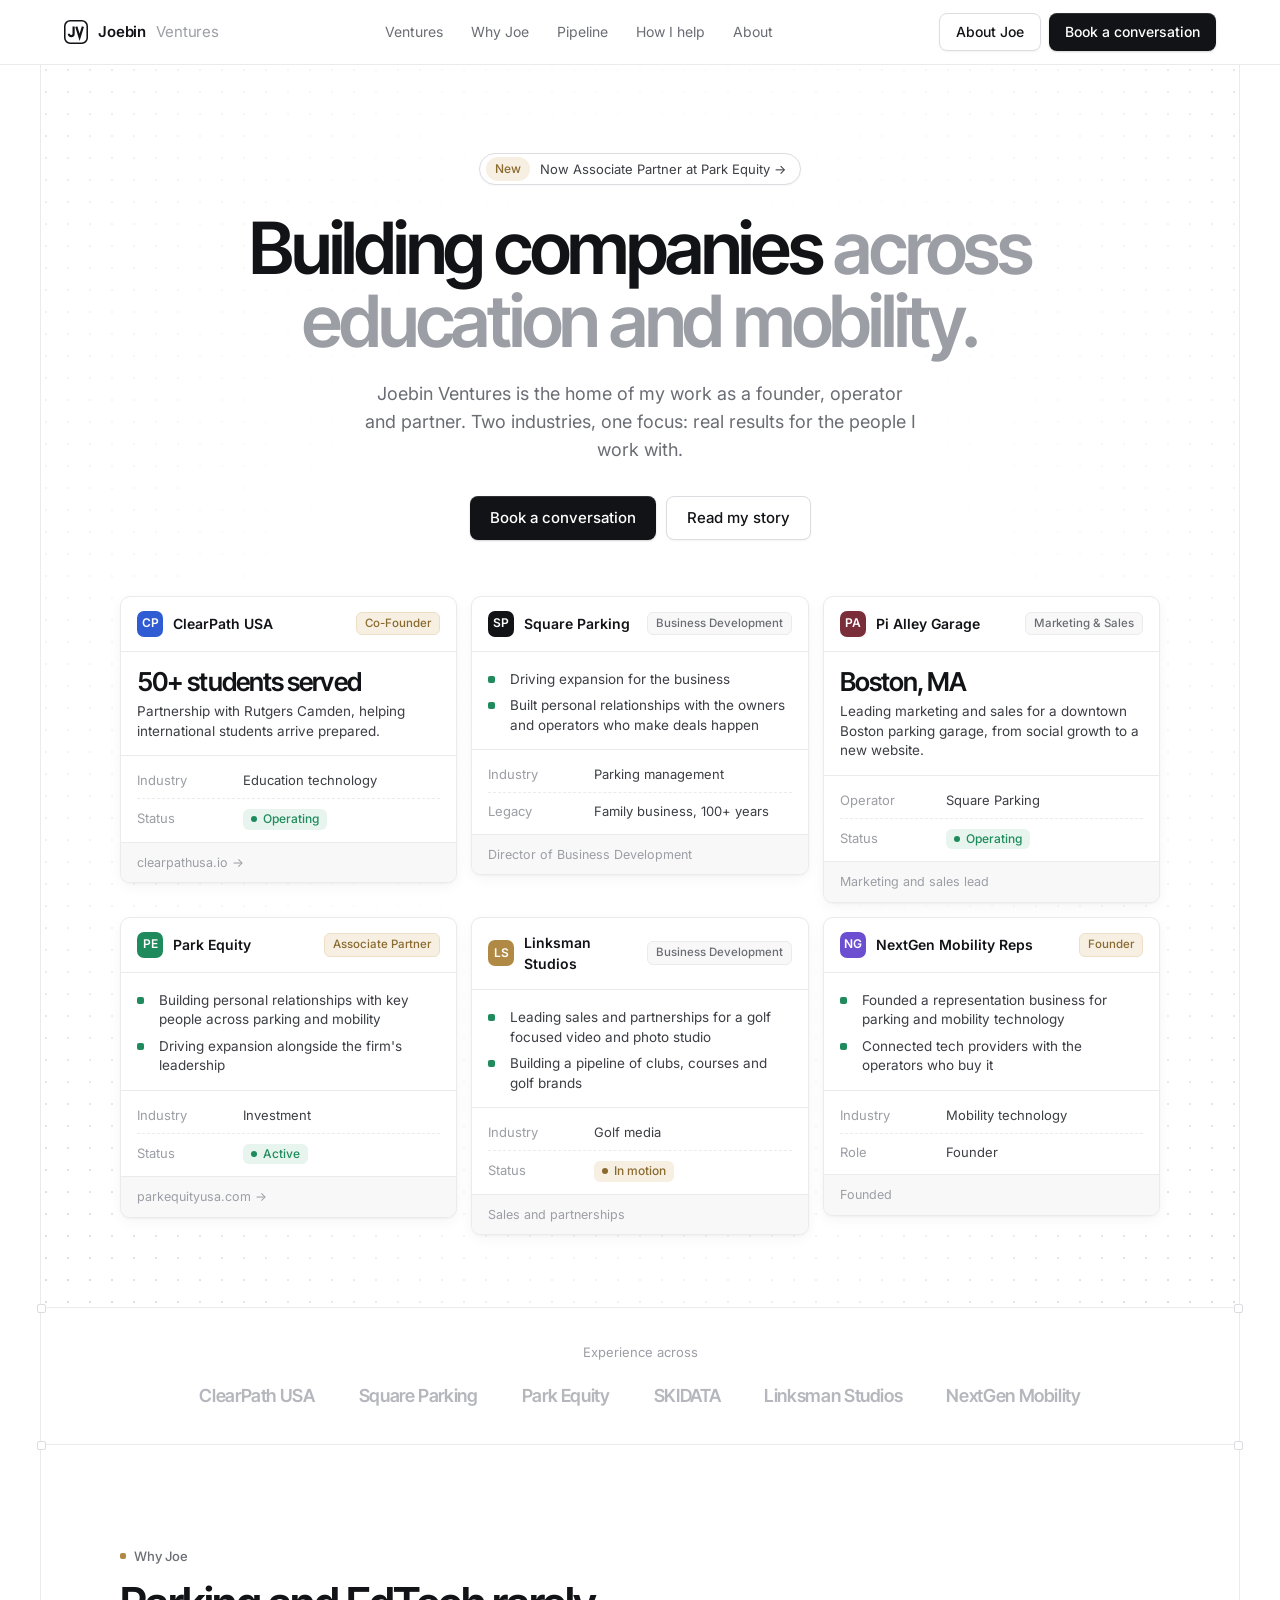
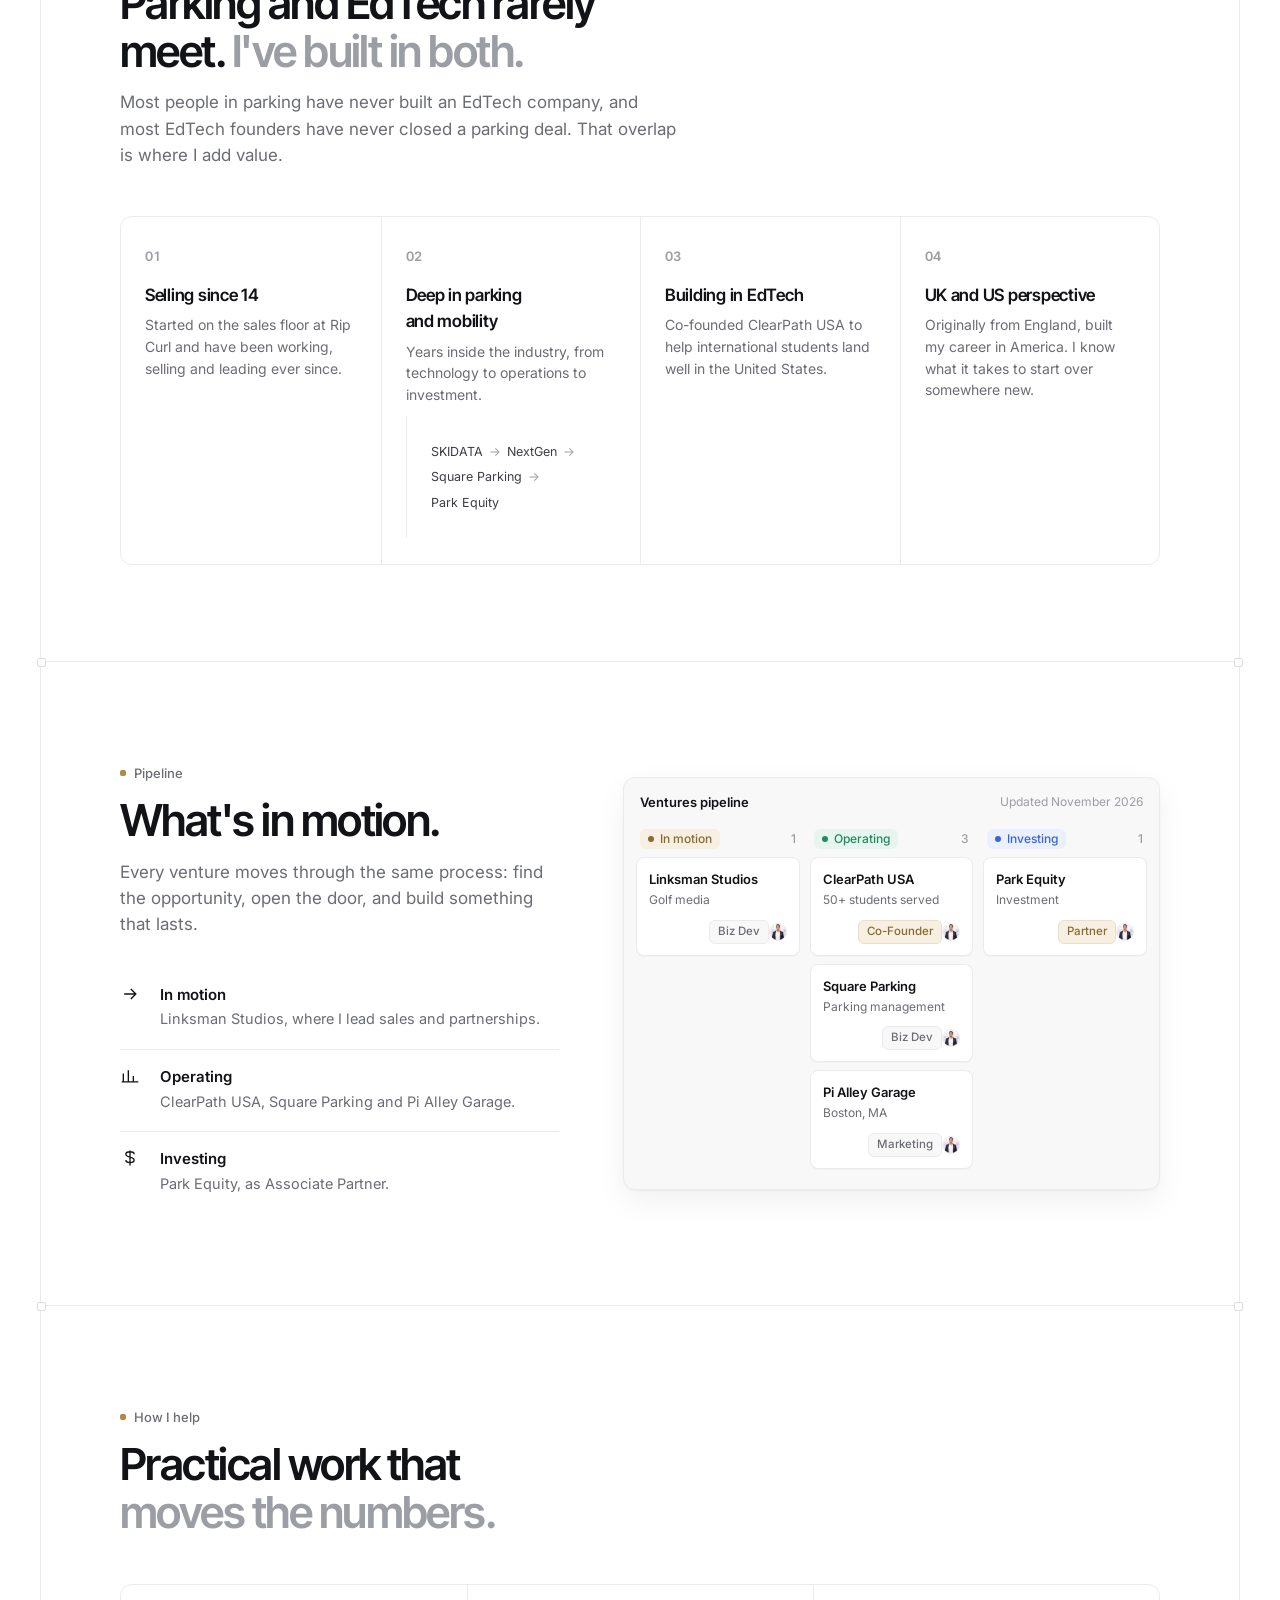
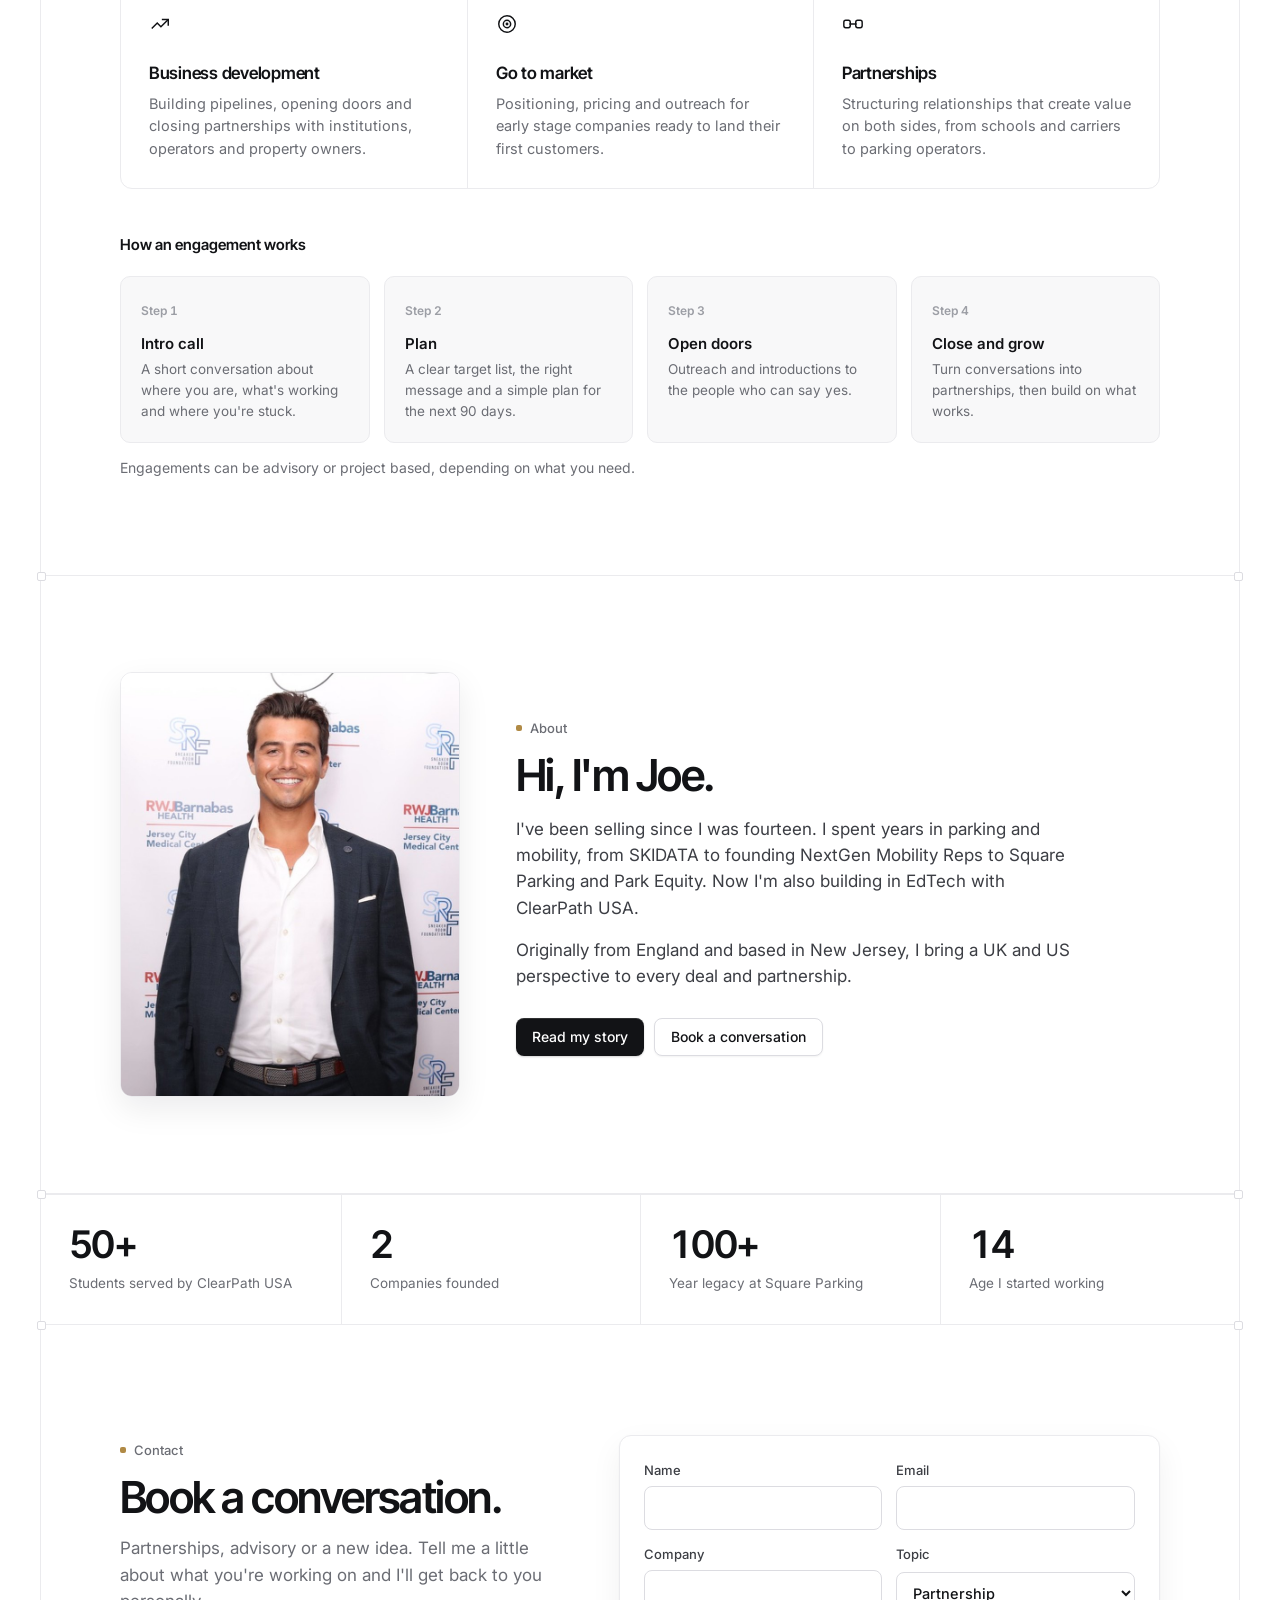
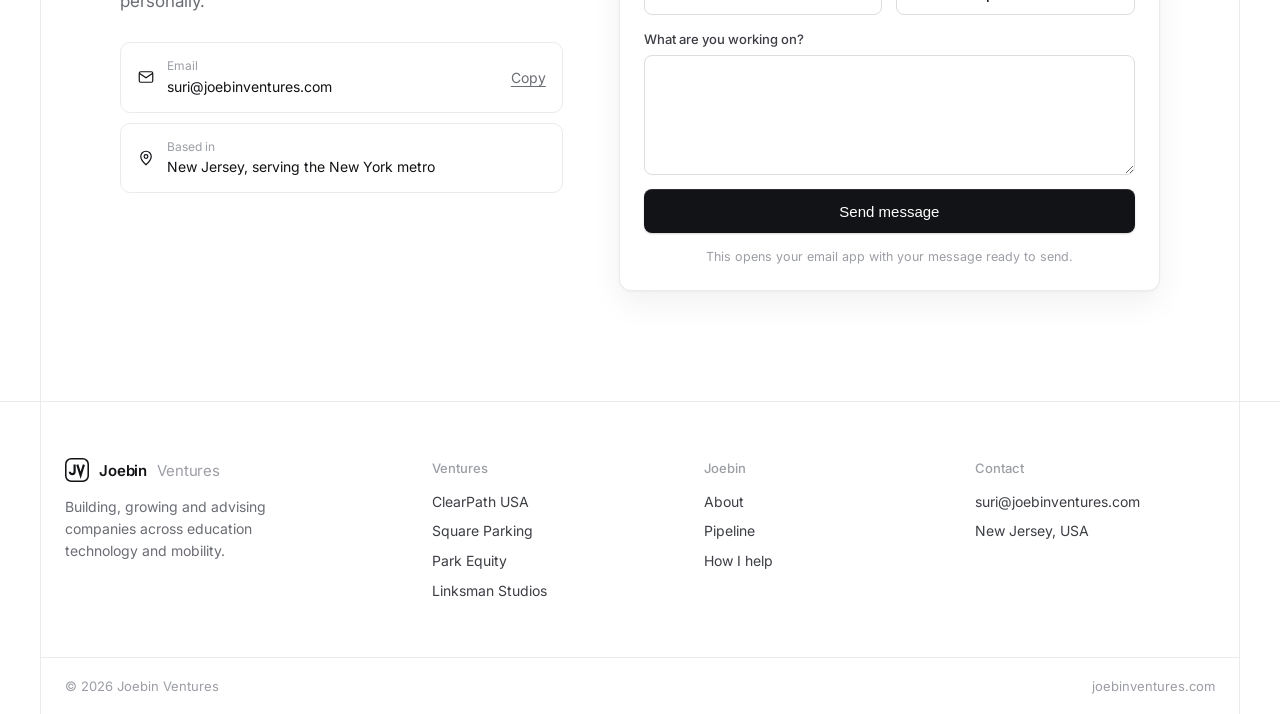
==== index.html @ 10397120 "Results on venture cards, Why Joe, real pipeline, contact form, engagement process Co-Authored-By: C" ====
<!doctype html>
<html lang="en">
<head>
<meta charset="utf-8">
<meta name="viewport" content="width=device-width, initial-scale=1">
<title>Joebin Ventures</title>
<meta name="description" content="Joebin Ventures. Joe Suri builds, grows and advises companies across education technology, parking and mobility.">
<link rel="icon" href="favicon.svg" type="image/svg+xml">
<link rel="apple-touch-icon" href="apple-touch-icon.png">
<link rel="canonical" href="https://joebinventures.com/">
<meta property="og:type" content="website">
<meta property="og:site_name" content="Joebin Ventures">
<meta property="og:title" content="Joebin Ventures">
<meta property="og:description" content="Joe Suri builds and grows companies across education technology, parking and mobility. Co-Founder of ClearPath USA and Associate Partner at Park Equity.">
<meta property="og:url" content="https://joebinventures.com/">
<meta property="og:image" content="https://joebinventures.com/og-image.png">
<meta name="twitter:card" content="summary_large_image">
<meta name="theme-color" content="#ffffff">
<script type="application/ld+json">{"@context":"https://schema.org","@type":"Person","name":"Joe Suri","url":"https://joebinventures.com/","email":"mailto:suri@joebinventures.com","jobTitle":"Founder","worksFor":[{"@type":"Organization","name":"Joebin Ventures","url":"https://joebinventures.com/"},{"@type":"Organization","name":"ClearPath USA","url":"https://clearpathusa.io"},{"@type":"Organization","name":"Square Parking"}],"alumniOf":"Boise State University"}</script>
<link rel="preconnect" href="https://fonts.googleapis.com">
<link rel="preconnect" href="https://fonts.gstatic.com" crossorigin>
<link href="https://fonts.googleapis.com/css2?family=Inter:wght@400;500;600&family=Inter+Tight:wght@500;600&display=swap" rel="stylesheet">
<link rel="stylesheet" href="styles.css">
</head>
<body>

<header>
  <div class="nav">
    <a href="./" class="brand"><img src="jv-mark.svg" alt="">Joebin <em>Ventures</em></a>
    <ul class="links">
      <li><a href="#ventures">Ventures</a></li>
      <li><a href="#why">Why Joe</a></li>
      <li><a href="#pipeline">Pipeline</a></li>
      <li><a href="#work">How I help</a></li>
      <li><a href="about.html">About</a></li>
    </ul>
    <div class="navcta">
      <a href="about.html" class="btn btn-light">About Joe</a>
      <a href="#contact" class="btn btn-dark">Book a conversation</a>
    </div>
    <button class="menu-btn" id="menuBtn" aria-label="Open menu" aria-expanded="false"><svg viewBox="0 0 24 24" fill="none" stroke="currentColor" stroke-width="1.8"><path d="M4 7h16M4 12h16M4 17h16"/></svg></button>
  </div>
  <nav class="mnav"><a href="#ventures">Ventures</a><a href="#why">Why Joe</a><a href="#pipeline">Pipeline</a><a href="#work">How I help</a><a href="about.html">About</a><a href="#contact">Contact</a></nav>
</header>

<main class="frame">

  <section class="pad hero" id="ventures">
    <a href="#pipeline" class="announce"><b>New</b><span>Now Associate Partner at Park Equity &rarr;</span></a>
    <h1>Building companies <span>across education and mobility.</span></h1>
    <p>Joebin Ventures is the home of my work as a founder, operator and partner. Two industries, one focus: real results for the people I work with.</p>
    <div class="cta">
      <a href="#contact" class="btn btn-dark btn-lg">Book a conversation</a>
      <a href="about.html" class="btn btn-light btn-lg">Read my story</a>
    </div>

    <div class="records inner">
      <a class="rec" href="https://clearpathusa.io" target="_blank" rel="noopener">
        <div class="rec-h"><span class="ico" style="background:#2f5bd3">CP</span><strong>ClearPath USA</strong><span class="tag gold">Co-Founder</span></div>
        <div class="out"><b>50+ students served</b><span>Partnership with Rutgers Camden, helping international students arrive prepared.</span></div>
        <dl class="rows">
          <div class="row"><dt>Industry</dt><dd>Education technology</dd></div>
          <div class="row"><dt>Status</dt><dd><span class="pill p-green">Operating</span></dd></div>
        </dl>
        <div class="rec-f">clearpathusa.io &rarr;</div>
      </a>
      <div class="rec">
        <div class="rec-h"><span class="ico" style="background:#121316">SP</span><strong>Square Parking</strong><span class="tag">Business Development</span></div>
        <div class="out"><ul><li>Driving expansion for the business</li><li>Built personal relationships with the owners and operators who make deals happen</li></ul></div>
        <dl class="rows">
          <div class="row"><dt>Industry</dt><dd>Parking management</dd></div>
          <div class="row"><dt>Legacy</dt><dd>Family business, 100+ years</dd></div>
        </dl>
        <div class="rec-f">Director of Business Development</div>
      </div>
      <div class="rec">
        <div class="rec-h"><span class="ico" style="background:#7a2e3a">PA</span><strong>Pi Alley Garage</strong><span class="tag">Marketing &amp; Sales</span></div>
        <div class="out"><b>Boston, MA</b><span>Leading marketing and sales for a downtown Boston parking garage, from social growth to a new website.</span></div>
        <dl class="rows">
          <div class="row"><dt>Operator</dt><dd>Square Parking</dd></div>
          <div class="row"><dt>Status</dt><dd><span class="pill p-green">Operating</span></dd></div>
        </dl>
        <div class="rec-f">Marketing and sales lead</div>
      </div>
      <a class="rec" href="https://parkequityusa.com" target="_blank" rel="noopener">
        <div class="rec-h"><span class="ico" style="background:#1f8a5b">PE</span><strong>Park Equity</strong><span class="tag gold">Associate Partner</span></div>
        <div class="out"><ul><li>Building personal relationships with key people across parking and mobility</li><li>Driving expansion alongside the firm's leadership</li></ul></div>
        <dl class="rows">
          <div class="row"><dt>Industry</dt><dd>Investment</dd></div>
          <div class="row"><dt>Status</dt><dd><span class="pill p-green">Active</span></dd></div>
        </dl>
        <div class="rec-f">parkequityusa.com &rarr;</div>
      </a>
      <div class="rec">
        <div class="rec-h"><span class="ico" style="background:#b08a45">LS</span><strong>Linksman Studios</strong><span class="tag">Business Development</span></div>
        <div class="out"><ul><li>Leading sales and partnerships for a golf focused video and photo studio</li><li>Building a pipeline of clubs, courses and golf brands</li></ul></div>
        <dl class="rows">
          <div class="row"><dt>Industry</dt><dd>Golf media</dd></div>
          <div class="row"><dt>Status</dt><dd><span class="pill p-gold">In motion</span></dd></div>
        </dl>
        <div class="rec-f">Sales and partnerships</div>
      </div>
      <div class="rec">
        <div class="rec-h"><span class="ico" style="background:#6b4fd0">NG</span><strong>NextGen Mobility Reps</strong><span class="tag gold">Founder</span></div>
        <div class="out"><ul><li>Founded a representation business for parking and mobility technology</li><li>Connected tech providers with the operators who buy it</li></ul></div>
        <dl class="rows">
          <div class="row"><dt>Industry</dt><dd>Mobility technology</dd></div>
          <div class="row"><dt>Role</dt><dd>Founder</dd></div>
        </dl>
        <div class="rec-f">Founded</div>
      </div>
    </div>
  </section>

  <section class="band">
    <div class="strip">
      <small>Experience across</small>
      <span>ClearPath USA</span><span>Square Parking</span><span>Park Equity</span><span>SKIDATA</span><span>Linksman Studios</span><span>NextGen Mobility</span>
    </div>
  </section>

  <section class="band pad" id="why">
    <div class="inner">
      <span class="eyebrow"><i></i>Why Joe</span>
      <h2 class="h2">Parking and EdTech rarely meet. <span>I've built in both.</span></h2>
      <p class="sub">Most people in parking have never built an EdTech company, and most EdTech founders have never closed a parking deal. That overlap is where I add value.</p>
      <div class="why">
        <div><span class="k">01</span><h3>Selling since 14</h3><p>Started on the sales floor at Rip Curl and have been working, selling and leading ever since.</p></div>
        <div><span class="k">02</span><h3>Deep in parking and mobility</h3><p>Years inside the industry, from technology to operations to investment.</p><div class="path">SKIDATA <i>&rarr;</i> NextGen <i>&rarr;</i> Square Parking <i>&rarr;</i> Park Equity</div></div>
        <div><span class="k">03</span><h3>Building in EdTech</h3><p>Co-founded ClearPath USA to help international students land well in the United States.</p></div>
        <div><span class="k">04</span><h3>UK and US perspective</h3><p>Originally from England, built my career in America. I know what it takes to start over somewhere new.</p></div>
      </div>
    </div>
  </section>

  <section class="band pad" id="pipeline">
    <div class="inner feat">
      <div>
        <span class="eyebrow"><i></i>Pipeline</span>
        <h2 class="h2">What's in motion.</h2>
        <p class="sub">Every venture moves through the same process: find the opportunity, open the door, and build something that lasts.</p>
        <div class="feat-list">
          <div class="fl"><svg viewBox="0 0 24 24" fill="none" stroke="currentColor" stroke-width="1.6"><path d="M5 12h14M13 6l6 6-6 6"/></svg><div><strong>In motion</strong><p>Linksman Studios, where I lead sales and partnerships.</p></div></div>
          <div class="fl"><svg viewBox="0 0 24 24" fill="none" stroke="currentColor" stroke-width="1.6"><path d="M4 19V9M10 19V5M16 19v-7M22 19H2"/></svg><div><strong>Operating</strong><p>ClearPath USA, Square Parking and Pi Alley Garage.</p></div></div>
          <div class="fl"><svg viewBox="0 0 24 24" fill="none" stroke="currentColor" stroke-width="1.6"><path d="M12 3v18M17 7.5c0-1.9-2.2-3-5-3s-5 1.1-5 3 2.2 2.7 5 3.5 5 1.6 5 3.5-2.2 3-5 3-5-1.1-5-3"/></svg><div><strong>Investing</strong><p>Park Equity, as Associate Partner.</p></div></div>
        </div>
      </div>
      <div class="board">
        <div class="board-top">Ventures pipeline<span>Updated November 2026</span></div>
        <div class="cols">
          <div class="col">
            <h4><span class="pill p-gold">In motion</span><em>1</em></h4>
            <div class="card"><strong>Linksman Studios</strong><small>Golf media</small><div class="meta"><span class="tag">Biz Dev</span><span class="av"><img src="joe-suri.jpg" alt=""></span></div></div>
          </div>
          <div class="col">
            <h4><span class="pill p-green">Operating</span><em>3</em></h4>
            <div class="card"><strong>ClearPath USA</strong><small>50+ students served</small><div class="meta"><span class="tag gold">Co-Founder</span><span class="av"><img src="joe-suri.jpg" alt=""></span></div></div>
            <div class="card"><strong>Square Parking</strong><small>Parking management</small><div class="meta"><span class="tag">Biz Dev</span><span class="av"><img src="joe-suri.jpg" alt=""></span></div></div>
            <div class="card"><strong>Pi Alley Garage</strong><small>Boston, MA</small><div class="meta"><span class="tag">Marketing</span><span class="av"><img src="joe-suri.jpg" alt=""></span></div></div>
          </div>
          <div class="col">
            <h4><span class="pill p-blue">Investing</span><em>1</em></h4>
            <div class="card"><strong>Park Equity</strong><small>Investment</small><div class="meta"><span class="tag gold">Partner</span><span class="av"><img src="joe-suri.jpg" alt=""></span></div></div>
          </div>
        </div>
      </div>
    </div>
  </section>

  <section class="band pad" id="work">
    <div class="inner">
      <span class="eyebrow"><i></i>How I help</span>
      <h2 class="h2">Practical work that <span>moves the numbers.</span></h2>
      <div class="svc">
        <div><svg viewBox="0 0 24 24" fill="none" stroke="currentColor" stroke-width="1.6"><path d="M3 17l6-6 4 4 8-8"/><path d="M14 7h7v7"/></svg><h3>Business development</h3><p>Building pipelines, opening doors and closing partnerships with institutions, operators and property owners.</p></div>
        <div><svg viewBox="0 0 24 24" fill="none" stroke="currentColor" stroke-width="1.6"><circle cx="12" cy="12" r="9"/><circle cx="12" cy="12" r="4"/><circle cx="12" cy="12" r=".8" fill="currentColor"/></svg><h3>Go to market</h3><p>Positioning, pricing and outreach for early stage companies ready to land their first customers.</p></div>
        <div><svg viewBox="0 0 24 24" fill="none" stroke="currentColor" stroke-width="1.6"><path d="M8 12h8"/><rect x="2" y="8" width="7" height="8" rx="2"/><rect x="15" y="8" width="7" height="8" rx="2"/></svg><h3>Partnerships</h3><p>Structuring relationships that create value on both sides, from schools and carriers to parking operators.</p></div>
      </div>
      <h3 style="font-size:15px;font-weight:600;margin-top:44px">How an engagement works</h3>
      <div class="process">
        <div class="step"><span class="n">Step 1</span><h4>Intro call</h4><p>A short conversation about where you are, what's working and where you're stuck.</p></div>
        <div class="step"><span class="n">Step 2</span><h4>Plan</h4><p>A clear target list, the right message and a simple plan for the next 90 days.</p></div>
        <div class="step"><span class="n">Step 3</span><h4>Open doors</h4><p>Outreach and introductions to the people who can say yes.</p></div>
        <div class="step"><span class="n">Step 4</span><h4>Close and grow</h4><p>Turn conversations into partnerships, then build on what works.</p></div>
      </div>
      <p class="engage">Engagements can be advisory or project based, depending on what you need.</p>
    </div>
  </section>

  <section class="band pad">
    <div class="inner profile">
      <div class="photo"><img src="joe-suri.jpg" alt="Joe Suri"></div>
      <div>
        <span class="eyebrow"><i></i>About</span>
        <h2 class="h2">Hi, I'm Joe.</h2>
        <p>I've been selling since I was fourteen. I spent years in parking and mobility, from SKIDATA to founding NextGen Mobility Reps to Square Parking and Park Equity. Now I'm also building in EdTech with ClearPath USA.</p>
        <p>Originally from England and based in New Jersey, I bring a UK and US perspective to every deal and partnership.</p>
        <div class="cta"><a href="about.html" class="btn btn-dark">Read my story</a><a href="#contact" class="btn btn-light">Book a conversation</a></div>
      </div>
    </div>
  </section>

  <section class="band">
    <div class="stats">
      <div class="stat"><b>50+</b><span>Students served by ClearPath USA</span></div>
      <div class="stat"><b>2</b><span>Companies founded</span></div>
      <div class="stat"><b>100+</b><span>Year legacy at Square Parking</span></div>
      <div class="stat"><b>14</b><span>Age I started working</span></div>
    </div>
  </section>

  <section class="band pad final left" id="contact">
    <div class="inner contact-grid">
      <div>
        <span class="eyebrow"><i></i>Contact</span>
        <h2 class="h2">Book a conversation.</h2>
        <p class="sub">Partnerships, advisory or a new idea. Tell me a little about what you're working on and I'll get back to you personally.</p>
        <div class="ways">
          <div class="way"><svg viewBox="0 0 24 24" fill="none" stroke="currentColor" stroke-width="1.6"><rect x="3" y="5" width="18" height="14" rx="2"/><path d="m3 7 9 6 9-6"/></svg><div><small>Email</small><span>suri@joebinventures.com</span></div><button class="copy" data-copy="suri@joebinventures.com">Copy</button></div>
          <div class="way"><svg viewBox="0 0 24 24" fill="none" stroke="currentColor" stroke-width="1.6"><path d="M12 21s-7-6.2-7-11a7 7 0 0 1 14 0c0 4.8-7 11-7 11z"/><circle cx="12" cy="10" r="2.5"/></svg><div><small>Based in</small><span>New Jersey, serving the New York metro</span></div></div>
        </div>
      </div>
      <form class="cf" id="cf" novalidate>
        <div class="two">
          <label for="cf-name">Name<input id="cf-name" name="name" autocomplete="name" required></label>
          <label for="cf-email">Email<input id="cf-email" name="email" type="email" autocomplete="email" required></label>
        </div>
        <div class="two">
          <label for="cf-company">Company<input id="cf-company" name="company" autocomplete="organization"></label>
          <label for="cf-topic">Topic<select id="cf-topic" name="topic"><option>Partnership</option><option>Advisory</option><option>Business development</option><option>Parking or mobility</option><option>ClearPath USA</option><option>Something else</option></select></label>
        </div>
        <label for="cf-msg">What are you working on?<textarea id="cf-msg" name="message" required></textarea></label>
        <div class="err" id="cf-err" hidden>Please add your name, email and a short message.</div>
        <button class="btn btn-dark btn-lg" type="submit">Send message</button>
        <div class="fine">This opens your email app with your message ready to send.</div>
      </form>
    </div>
  </section>

</main>

<footer>
  <div class="foot">
    <div><a href="./" class="brand"><img src="jv-mark.svg" alt="">Joebin <em>Ventures</em></a><p>Building, growing and advising companies across education technology and mobility.</p></div>
    <div><h5>Ventures</h5><ul><li><a href="https://clearpathusa.io" target="_blank" rel="noopener">ClearPath USA</a></li><li><a href="#ventures">Square Parking</a></li><li><a href="https://parkequityusa.com" target="_blank" rel="noopener">Park Equity</a></li><li><a href="#pipeline">Linksman Studios</a></li></ul></div>
    <div><h5>Joebin</h5><ul><li><a href="about.html">About</a></li><li><a href="#pipeline">Pipeline</a></li><li><a href="#work">How I help</a></li></ul></div>
    <div><h5>Contact</h5><ul><li><a href="mailto:suri@joebinventures.com">suri@joebinventures.com</a></li><li>New Jersey, USA</li></ul></div>
  </div>
  <div class="legal"><span>&copy; <span id="yr">2026</span> Joebin Ventures</span><span>joebinventures.com</span></div>
</footer>

<script>
document.getElementById('yr').textContent=new Date().getFullYear();
var h=document.querySelector('header'),mb=document.getElementById('menuBtn');
mb.addEventListener('click',function(){var o=h.classList.toggle('open');mb.setAttribute('aria-expanded',o)});
document.querySelectorAll('.mnav a').forEach(function(a){a.addEventListener('click',function(){h.classList.remove('open')})});
document.querySelectorAll('.copy').forEach(function(b){b.addEventListener('click',function(){var t=b.getAttribute('data-copy');
 var done=function(){b.textContent='Copied';setTimeout(function(){b.textContent='Copy'},1600)};
 if(navigator.clipboard){navigator.clipboard.writeText(t).then(done,function(){})}});});
var f=document.getElementById('cf');
if(f){f.addEventListener('submit',function(e){e.preventDefault();
 var g=function(id){return document.getElementById(id).value.trim()};
 var n=g('cf-name'),em=g('cf-email'),m=g('cf-msg'),c=g('cf-company'),t=g('cf-topic');
 var err=document.getElementById('cf-err');
 if(!n||!em||!m){err.hidden=false;return}err.hidden=true;
 var body='Name: '+n+'\nEmail: '+em+(c?'\nCompany: '+c:'')+'\nTopic: '+t+'\n\n'+m;
 location.href='mailto:suri@joebinventures.com?subject='+encodeURIComponent(t+' inquiry from '+n)+'&body='+encodeURIComponent(body);
});}
</script>
</body>
</html>
---- styles.css ----
/* Light, framed layout: hairline rails down both sides, sections stacked with rules, product-style cards */
:root{
  --bg:#ffffff; --soft:#f8f8f9; --soft2:#f2f2f4;
  --line:#ebebee; --line2:#dcdce1;
  --text:#121316; --body:#3c3e44; --muted:#6b6d74; --faint:#9c9ea5;
  --gold:#b08a45; --goldSoft:#f6efe2; --green:#1f8a5b; --greenSoft:#e7f5ee; --blue:#3a63d8; --blueSoft:#eaf0fd;
  --display:"Inter Tight",Inter,Arial,Helvetica,sans-serif;
  --sans:Inter,Arial,Helvetica,sans-serif;
  --r:10px;
}
*{box-sizing:border-box;margin:0;padding:0}
html{scroll-behavior:smooth;overflow-x:clip}
body{background:var(--bg);color:var(--text);font-family:var(--sans);font-size:16px;line-height:1.55;-webkit-font-smoothing:antialiased;overflow-x:hidden}
a{color:inherit;text-decoration:none}
img{display:block;max-width:100%}
h1,h2,h3{font-family:var(--display);text-wrap:balance}

/* Frame */
.frame{max-width:1200px;margin:0 auto;border-left:1px solid var(--line);border-right:1px solid var(--line)}
.band{border-top:1px solid var(--line);position:relative}
.pad{padding:96px max(24px,env(safe-area-inset-left,0px)) 96px max(24px,env(safe-area-inset-right,0px))}
.inner{max-width:1040px;margin:0 auto}
.band::before,.band::after{content:"";position:absolute;top:-4px;width:7px;height:7px;background:var(--bg);border:1px solid var(--line2);border-radius:2px}
.band::before{left:-4px}.band::after{right:-4px}

/* Header */
header{position:sticky;top:0;z-index:30;background:rgba(255,255,255,.86);backdrop-filter:saturate(1.4) blur(12px);border-bottom:1px solid var(--line)}
.nav{max-width:1200px;margin:0 auto;height:64px;display:flex;align-items:center;justify-content:space-between;padding:0 max(24px,env(safe-area-inset-left,0px)) 0 max(24px,env(safe-area-inset-right,0px));gap:24px}
.brand{display:flex;align-items:center;gap:10px;font-weight:600;font-size:15px;letter-spacing:-.01em}
.brand img{height:24px;width:auto}
.brand em{font-style:normal;font-weight:400;color:var(--faint)}
.links{display:flex;gap:28px;list-style:none;font-size:14px;color:var(--muted)}
.links a:hover,.links a.on{color:var(--text)}
.navcta{display:flex;gap:8px;align-items:center}

/* Buttons */
.btn{display:inline-flex;align-items:center;gap:8px;height:38px;padding:0 16px;border-radius:8px;font-size:14px;font-weight:500;transition:background .15s,border-color .15s,box-shadow .15s;white-space:nowrap}
.btn-dark{background:var(--text);color:#fff;box-shadow:0 1px 2px rgba(0,0,0,.18),inset 0 1px 0 rgba(255,255,255,.12)}
.btn-dark:hover{background:#2a2c31}
.btn-light{background:#fff;border:1px solid var(--line2);color:var(--text);box-shadow:0 1px 2px rgba(16,17,20,.05)}
.btn-light:hover{border-color:#c4c5cb}
.btn-lg{height:44px;padding:0 20px;font-size:15px}
.btn:focus-visible,a:focus-visible{outline:2px solid var(--blue);outline-offset:2px}

/* Type */
.eyebrow{display:inline-flex;align-items:center;gap:8px;font-size:13px;font-weight:500;color:var(--muted)}
.eyebrow i{width:6px;height:6px;border-radius:2px;background:var(--gold);display:inline-block}
.h2{font-size:clamp(30px,4vw,44px);font-weight:600;letter-spacing:-.035em;line-height:1.08;margin-top:14px;max-width:700px}
.h2 span{color:var(--faint)}
.sub{color:var(--muted);font-size:17px;margin-top:14px;max-width:560px}

/* Hero */
.hero{text-align:center;padding-top:88px;padding-bottom:72px;background-image:radial-gradient(var(--line2) 1px,transparent 1px);background-size:22px 22px;background-position:center;position:relative}
.hero::after{content:"";position:absolute;inset:0;background:radial-gradient(ellipse 70% 80% at 50% 40%,rgba(255,255,255,.96) 35%,rgba(255,255,255,.7) 70%,rgba(255,255,255,0));pointer-events:none}
.hero > *{position:relative;z-index:1}
.announce{display:inline-flex;align-items:center;gap:10px;height:32px;padding:0 6px 0 6px;border:1px solid var(--line2);border-radius:999px;background:#fff;font-size:13px;color:var(--body);box-shadow:0 1px 2px rgba(16,17,20,.04)}
.announce b{font-weight:500;background:var(--goldSoft);color:#8a6a2e;border-radius:999px;padding:3px 9px;font-size:12px}
.announce span{padding-right:8px}
.hero h1{margin:26px auto 0;font-size:clamp(40px,6.4vw,72px);font-weight:600;letter-spacing:-.045em;line-height:1.02;max-width:880px}
.hero h1 span{color:var(--faint)}
.hero p{margin:22px auto 0;max-width:560px;font-size:18px;color:var(--muted)}
.hero .cta{margin-top:32px;display:flex;justify-content:center;gap:10px;flex-wrap:wrap}

/* Record cards */
.records{display:grid;grid-template-columns:repeat(3,1fr);gap:14px;margin-top:56px;text-align:left}
.rec{background:#fff;border:1px solid var(--line);border-radius:var(--r);box-shadow:0 1px 2px rgba(16,17,20,.04),0 4px 14px rgba(16,17,20,.04);overflow:hidden;transition:border-color .15s,box-shadow .15s,transform .15s}
a.rec:hover{border-color:var(--line2);box-shadow:0 2px 4px rgba(16,17,20,.05),0 10px 24px rgba(16,17,20,.07);transform:translateY(-1px)}
.rec-h{display:flex;align-items:center;gap:10px;padding:14px 16px;border-bottom:1px solid var(--line)}
.ico{width:26px;height:26px;border-radius:7px;display:grid;place-items:center;font-size:12px;font-weight:600;color:#fff;flex:none}
.rec-h strong{font-size:14px;font-weight:600;min-width:0}
.tag{margin-left:auto;font-size:11.5px;font-weight:500;color:var(--muted);border:1px solid var(--line);background:var(--soft);padding:2px 8px;border-radius:6px;white-space:nowrap}
.tag.gold{color:#8a6a2e;background:var(--goldSoft);border-color:#ecdfc6}
.rows{padding:6px 16px 4px}
.row{display:grid;grid-template-columns:96px 1fr;gap:10px;padding:8px 0;font-size:13px;border-bottom:1px dashed var(--line)}
.row:last-child{border-bottom:0}
.row dt{color:var(--faint);display:flex;align-items:center;gap:6px}
.row dd{color:var(--body);min-width:0}
.pill{display:inline-flex;align-items:center;gap:6px;font-size:12px;font-weight:500;padding:1px 8px;border-radius:6px}
.pill::before{content:"";width:6px;height:6px;border-radius:50%;background:currentColor}
.p-green{color:var(--green);background:var(--greenSoft)}
.p-blue{color:var(--blue);background:var(--blueSoft)}
.p-gold{color:#8a6a2e;background:var(--goldSoft)}
.rec-f{padding:10px 16px;font-size:12.5px;color:var(--faint);border-top:1px solid var(--line);background:var(--soft)}
.rec.add{border-style:dashed;box-shadow:none;background:var(--soft);display:flex;flex-direction:column;align-items:center;justify-content:center;text-align:center;padding:28px;gap:6px;min-height:220px}
.rec.add .plus{width:34px;height:34px;border-radius:9px;border:1px solid var(--line2);background:#fff;display:grid;place-items:center;font-size:18px;color:var(--muted);margin-bottom:6px}
.rec.add strong{font-size:14px;font-weight:600}
.rec.add span{font-size:13px;color:var(--muted)}

/* Name strip */
.strip{padding:34px 24px;display:flex;flex-wrap:wrap;align-items:center;justify-content:center;gap:14px 44px}
.strip small{width:100%;text-align:center;font-size:13px;color:var(--faint);margin-bottom:6px}
.strip span{font-family:var(--display);font-size:18px;font-weight:600;letter-spacing:-.02em;color:#b5b7bd}

/* Two column feature */
.feat{display:grid;grid-template-columns:.9fr 1.1fr;gap:64px;align-items:center}
.feat-list{margin-top:30px;display:grid;gap:4px}
.fl{display:grid;grid-template-columns:28px 1fr;gap:12px;padding:14px 0;border-top:1px solid var(--line)}
.fl:first-child{border-top:0}
.fl svg{width:20px;height:20px;margin-top:2px;color:var(--text)}
.fl strong{font-weight:600;font-size:15px}
.fl p{color:var(--muted);font-size:14.5px;margin-top:2px}

/* Board */
.board{background:var(--soft);border:1px solid var(--line);border-radius:12px;padding:12px;box-shadow:0 1px 2px rgba(16,17,20,.04),0 12px 32px rgba(16,17,20,.06)}
.board-top{display:flex;align-items:center;gap:8px;padding:2px 4px 12px;font-size:13px;font-weight:600}
.board-top span{margin-left:auto;font-weight:400;color:var(--faint);font-size:12px}
.cols{display:grid;grid-template-columns:repeat(3,1fr);gap:10px}
.col h4{display:flex;align-items:center;gap:6px;font-size:12px;font-weight:500;color:var(--muted);padding:4px 4px 8px}
.col h4 em{font-style:normal;color:var(--faint);margin-left:auto}
.card{background:#fff;border:1px solid var(--line);border-radius:8px;padding:11px 12px;margin-bottom:8px;box-shadow:0 1px 1px rgba(16,17,20,.03)}
.card strong{display:block;font-size:13px;font-weight:600}
.card small{display:block;font-size:12px;color:var(--muted);margin-top:2px}
.card .meta{display:flex;align-items:center;justify-content:space-between;margin-top:10px}
.card .av{width:18px;height:18px;border-radius:50%;overflow:hidden;border:1px solid var(--line)}
.card .av img{width:100%;height:100%;object-fit:cover;object-position:50% 12%}
.card.ghost{border-style:dashed;background:transparent;box-shadow:none;color:var(--faint);font-size:12.5px;text-align:center}

/* Stats */
.stats{display:grid;grid-template-columns:repeat(4,1fr);border-top:1px solid var(--line)}
.stat{padding:30px 28px;border-left:1px solid var(--line)}
.stat:first-child{border-left:0}
.stat b{display:block;font-family:var(--display);font-size:38px;font-weight:600;letter-spacing:-.04em;line-height:1;font-variant-numeric:tabular-nums}
.stat span{display:block;margin-top:10px;font-size:13.5px;color:var(--muted)}

/* Profile */
.profile{display:grid;grid-template-columns:340px 1fr;gap:56px;align-items:center}
.photo{border-radius:12px;overflow:hidden;border:1px solid var(--line);box-shadow:0 12px 32px rgba(16,17,20,.08);aspect-ratio:4/5;max-width:100%}
.photo img{width:100%;height:100%;object-fit:cover;object-position:50% 15%}
.profile p{color:var(--body);font-size:17px;margin-top:16px;max-width:560px}
.profile .cta{display:flex;gap:10px;margin-top:28px;flex-wrap:wrap}

/* Services */
.svc{display:grid;grid-template-columns:repeat(3,1fr);margin-top:48px;border:1px solid var(--line);border-radius:12px;overflow:hidden}
.svc div{padding:28px;border-left:1px solid var(--line)}
.svc div:first-child{border-left:0}
.svc svg{width:22px;height:22px}
.svc h3{font-size:17px;font-weight:600;letter-spacing:-.015em;margin-top:18px}
.svc p{font-size:14.5px;color:var(--muted);margin-top:6px}

/* CTA */
.final{text-align:center;padding-top:110px;padding-bottom:110px}
.final .h2{margin-left:auto;margin-right:auto}
.final .cta{margin-top:30px;display:flex;justify-content:center;gap:10px;flex-wrap:wrap}
.email{margin-top:18px;font-size:14px;color:var(--muted)}
.email span{user-select:all}

/* Footer */
footer{border-top:1px solid var(--line)}
.foot{max-width:1200px;margin:0 auto;border-left:1px solid var(--line);border-right:1px solid var(--line);display:grid;grid-template-columns:1.4fr 1fr 1fr 1fr;gap:32px;padding:56px max(24px,env(safe-area-inset-left,0px)) 56px max(24px,env(safe-area-inset-right,0px))}
.foot p{color:var(--muted);font-size:14px;margin-top:14px;max-width:260px}
.foot h5{font-size:13px;font-weight:500;color:var(--faint);margin-bottom:12px}
.foot ul{list-style:none;display:grid;gap:8px;font-size:14px;color:var(--body)}
.foot ul a:hover{color:var(--text)}
.legal{max-width:1200px;margin:0 auto;border:1px solid var(--line);border-bottom:0;display:flex;justify-content:space-between;flex-wrap:wrap;gap:10px;padding:18px max(24px,env(safe-area-inset-left,0px)) 18px max(24px,env(safe-area-inset-right,0px));font-size:13px;color:var(--faint)}

/* About page */
.about-hero{padding-top:80px;padding-bottom:80px}
.awards{display:grid;grid-template-columns:repeat(3,1fr);gap:14px;margin-top:48px}
.award{border:1px solid var(--line);border-radius:var(--r);padding:24px;background:#fff;box-shadow:0 1px 2px rgba(16,17,20,.04)}
.award .ico{width:32px;height:32px;border-radius:8px;background:var(--goldSoft);color:#8a6a2e}
.award .ico svg{width:17px;height:17px}
.award h3{font-size:16.5px;font-weight:600;letter-spacing:-.015em;margin-top:18px}
.award small{display:block;font-size:12.5px;color:var(--faint);margin-top:3px}
.award p{font-size:14px;color:var(--muted);margin-top:10px}
.table{margin-top:48px;border:1px solid var(--line);border-radius:12px;overflow:hidden;background:#fff}
.tr{display:grid;grid-template-columns:150px 1fr 1.6fr;gap:20px;padding:18px 22px;border-top:1px solid var(--line);align-items:baseline}
.tr:first-child{border-top:0}
.tr.th{background:var(--soft);font-size:12px;color:var(--faint);font-weight:500;padding-top:11px;padding-bottom:11px}
.tr .when{font-size:13px;color:var(--muted);font-variant-numeric:tabular-nums}
.tr strong{font-size:15px;font-weight:600}
.tr p{font-size:14.5px;color:var(--muted)}
.chips{display:flex;flex-wrap:wrap;gap:8px;margin-top:24px}
.chips span{font-size:13px;padding:5px 12px;border:1px solid var(--line2);border-radius:999px;color:var(--body);background:#fff}

@media (max-width:960px){
  .links{display:none}
  .records{grid-template-columns:1fr 1fr}
  .feat,.profile{grid-template-columns:1fr;gap:44px}
  .profile .photo{max-width:340px}
  .stats{grid-template-columns:1fr 1fr}
  .stat:nth-child(3){border-left:0}
  .stat:nth-child(n+3){border-top:1px solid var(--line)}
  .svc,.awards{grid-template-columns:1fr}
  .svc div{border-left:0;border-top:1px solid var(--line)}
  .svc div:first-child{border-top:0}
  .foot{grid-template-columns:1fr 1fr}
  .pad{padding-top:72px;padding-bottom:72px}
}
@media (max-width:640px){
  .records{grid-template-columns:1fr}
  .cols{grid-template-columns:1fr}
  .navcta .btn-light{display:none}
  .tr{grid-template-columns:1fr;gap:4px}
  .tr.th{display:none}
  .strip{gap:10px 26px}
  .strip span{font-size:16px}
}
@media (prefers-reduced-motion:reduce){*{transition:none!important}}

/* Mobile menu */
.menu-btn{display:none;width:38px;height:38px;border:1px solid var(--line2);border-radius:8px;background:#fff;align-items:center;justify-content:center;cursor:pointer}
.menu-btn svg{width:18px;height:18px}
.mnav{display:none;border-top:1px solid var(--line);background:#fff;padding:8px max(24px,env(safe-area-inset-left,0px)) 16px max(24px,env(safe-area-inset-right,0px))}
.mnav a{display:block;padding:12px 0;border-bottom:1px solid var(--line);font-size:15px}
.mnav a:last-child{border-bottom:0}
header.open .mnav{display:block}
.copy{background:none;border:0;font:inherit;color:var(--muted);cursor:pointer;text-decoration:underline;text-underline-offset:3px;margin-left:8px}
.copy:hover{color:var(--text)}
@media (max-width:960px){.menu-btn{display:inline-flex}}
@media (max-width:640px){.navcta .btn-dark{display:none}}
/* 404 */
.nf{text-align:center;padding-top:140px;padding-bottom:140px}
.nf .code{font-family:var(--display);font-size:13px;color:var(--faint);letter-spacing:.2em}
@media (max-width:640px){.announce{height:auto;border-radius:12px;padding:6px 10px 6px 6px;text-align:left;font-size:12.5px;line-height:1.4}.hero{padding-top:56px}}

/* Outcome block on venture cards */
.out{padding:16px 16px 14px;border-bottom:1px solid var(--line)}
.out b{display:block;font-family:var(--display);font-size:26px;font-weight:600;letter-spacing:-.035em;line-height:1.1;font-variant-numeric:tabular-nums}
.out span{display:block;font-size:13.5px;color:var(--body);margin-top:6px;line-height:1.45}
.out ul{list-style:none;display:grid;gap:7px;margin-top:2px}
.out li{display:grid;grid-template-columns:16px 1fr;gap:6px;font-size:13.5px;color:var(--body);line-height:1.45}
.out li::before{content:"";width:7px;height:7px;border-radius:2px;background:var(--green);margin-top:6px}
.records{align-items:start}

/* Why Joe */
.why{display:grid;grid-template-columns:repeat(4,1fr);margin-top:48px;border:1px solid var(--line);border-radius:12px;overflow:hidden;background:#fff}
.why div{padding:26px 24px;border-left:1px solid var(--line)}
.why div:first-child{border-left:0}
.why .k{font-family:var(--display);font-size:13px;font-weight:600;color:var(--faint);font-variant-numeric:tabular-nums}
.why h3{font-size:17px;font-weight:600;letter-spacing:-.015em;margin-top:14px}
.why p{font-size:14px;color:var(--muted);margin-top:6px}
.path{display:flex;flex-wrap:wrap;align-items:center;gap:6px;margin-top:10px;font-size:12.5px;color:var(--body)}
.path i{font-style:normal;color:var(--faint)}

/* Process */
.process{display:grid;grid-template-columns:repeat(4,1fr);gap:14px;margin-top:20px}
.step{border:1px solid var(--line);border-radius:var(--r);padding:20px;background:var(--soft)}
.step .n{font-size:12px;font-weight:600;color:var(--faint);font-variant-numeric:tabular-nums}
.step h4{font-size:15px;font-weight:600;margin-top:10px}
.step p{font-size:13.5px;color:var(--muted);margin-top:4px}
.engage{margin-top:14px;font-size:14px;color:var(--muted)}

/* Contact form */
.contact-grid{display:grid;grid-template-columns:.9fr 1.1fr;gap:56px;align-items:start;text-align:left}
.contact-grid .h2{margin-left:0}
.ways{margin-top:28px;display:grid;gap:10px}
.way{display:flex;align-items:center;gap:12px;padding:14px 16px;border:1px solid var(--line);border-radius:var(--r);background:#fff;font-size:14px}
.way svg{width:18px;height:18px;flex:none;color:var(--text)}
.way small{display:block;color:var(--faint);font-size:12px}
.way .copy{margin-left:auto}
form.cf{border:1px solid var(--line);border-radius:12px;padding:24px;background:#fff;box-shadow:0 1px 2px rgba(16,17,20,.04),0 12px 32px rgba(16,17,20,.06);display:grid;gap:14px}
.cf .two{display:grid;grid-template-columns:1fr 1fr;gap:14px}
.cf label{display:grid;gap:6px;font-size:13px;font-weight:500;color:var(--body);min-width:0}
.cf input,.cf select,.cf textarea{font:inherit;font-size:14.5px;color:var(--text);border:1px solid var(--line2);border-radius:8px;padding:10px 12px;background:#fff;width:100%}
.cf textarea{min-height:120px;resize:vertical}
.cf input:focus,.cf select:focus,.cf textarea:focus{outline:2px solid var(--blue);outline-offset:0;border-color:transparent}
.cf .btn{justify-content:center;border:0;cursor:pointer;width:100%}
.cf .fine{font-size:12.5px;color:var(--faint);text-align:center}
.cf .err{font-size:13px;color:#b42318}
.final.left{text-align:left}

@media (max-width:960px){
  .why{grid-template-columns:1fr 1fr}
  .why div:nth-child(3){border-left:0}
  .why div:nth-child(n+3){border-top:1px solid var(--line)}
  .process{grid-template-columns:1fr 1fr}
  .contact-grid{grid-template-columns:1fr;gap:36px}
}
@media (max-width:640px){
  .why{grid-template-columns:1fr}
  .why div{border-left:0;border-top:1px solid var(--line)}
  .why div:first-child{border-top:0}
  .process{grid-template-columns:1fr}
  .cf .two{grid-template-columns:1fr}
  form.cf{padding:18px}
}
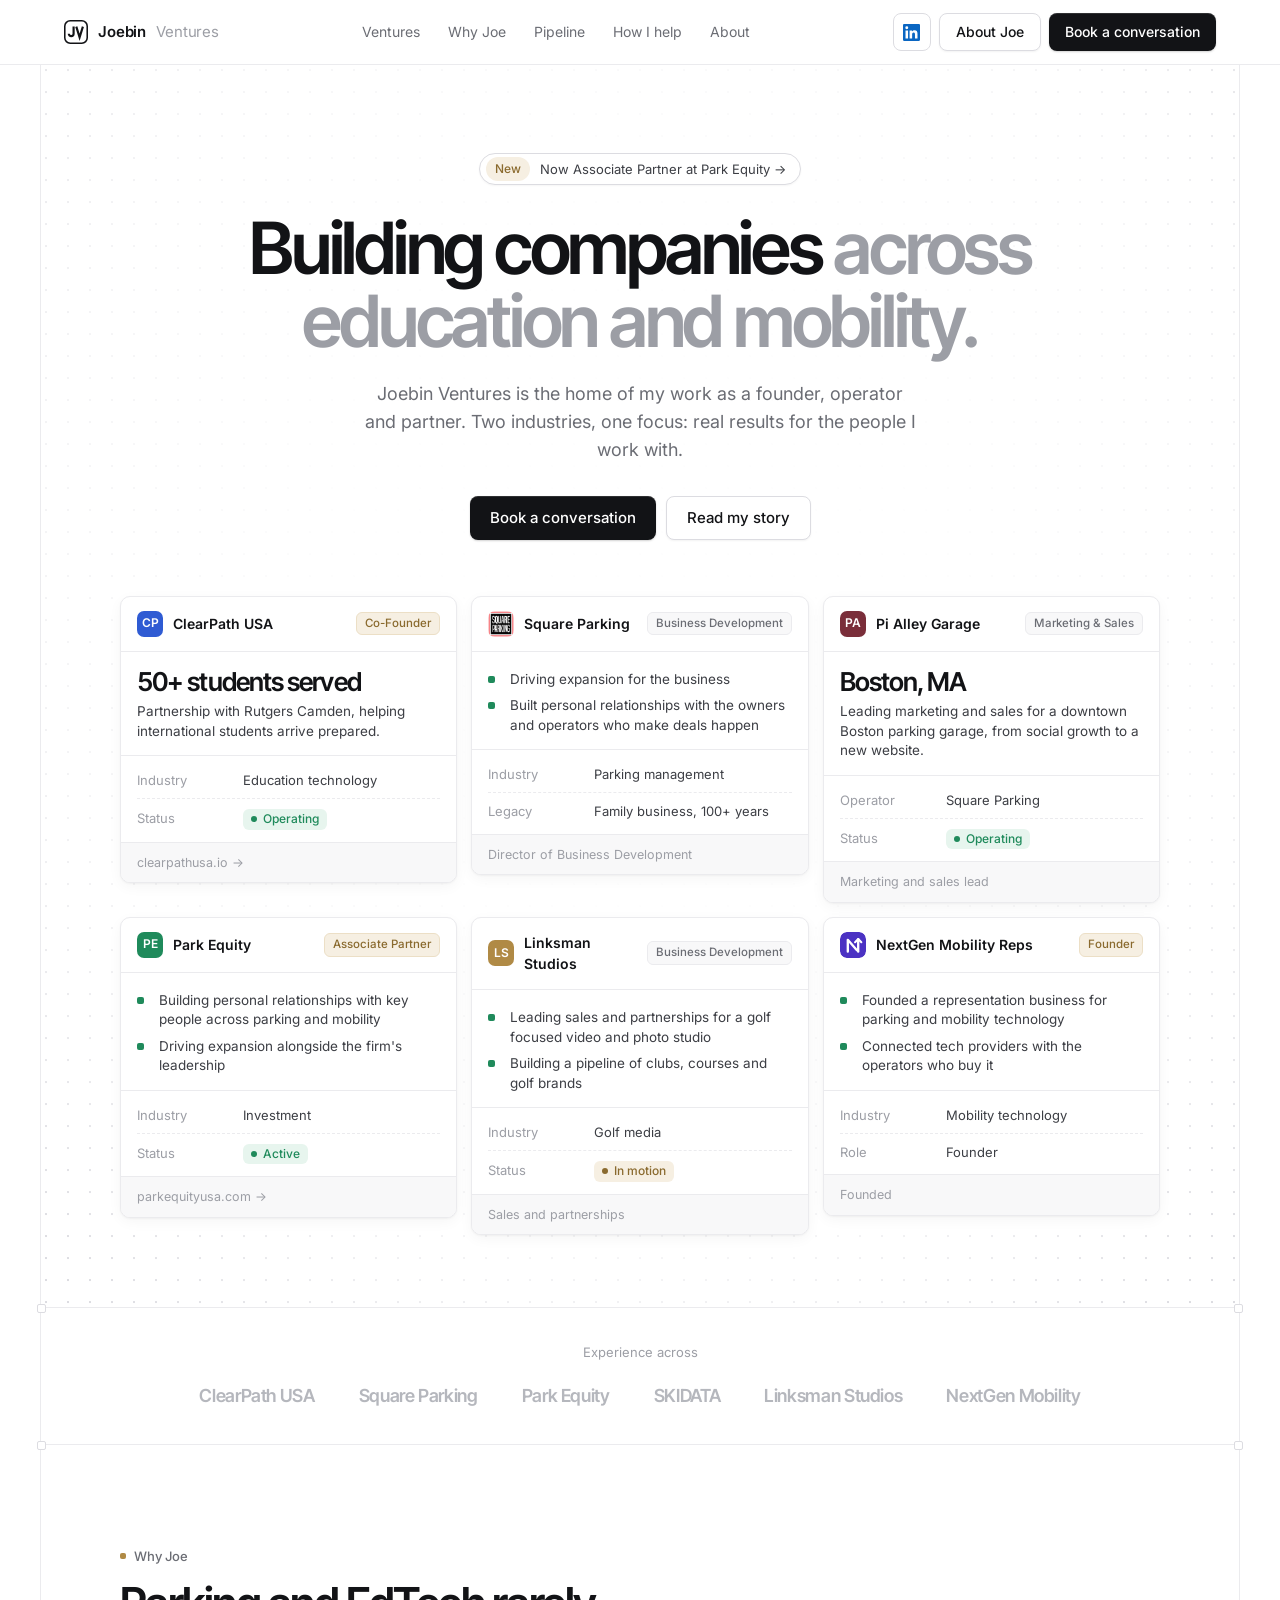
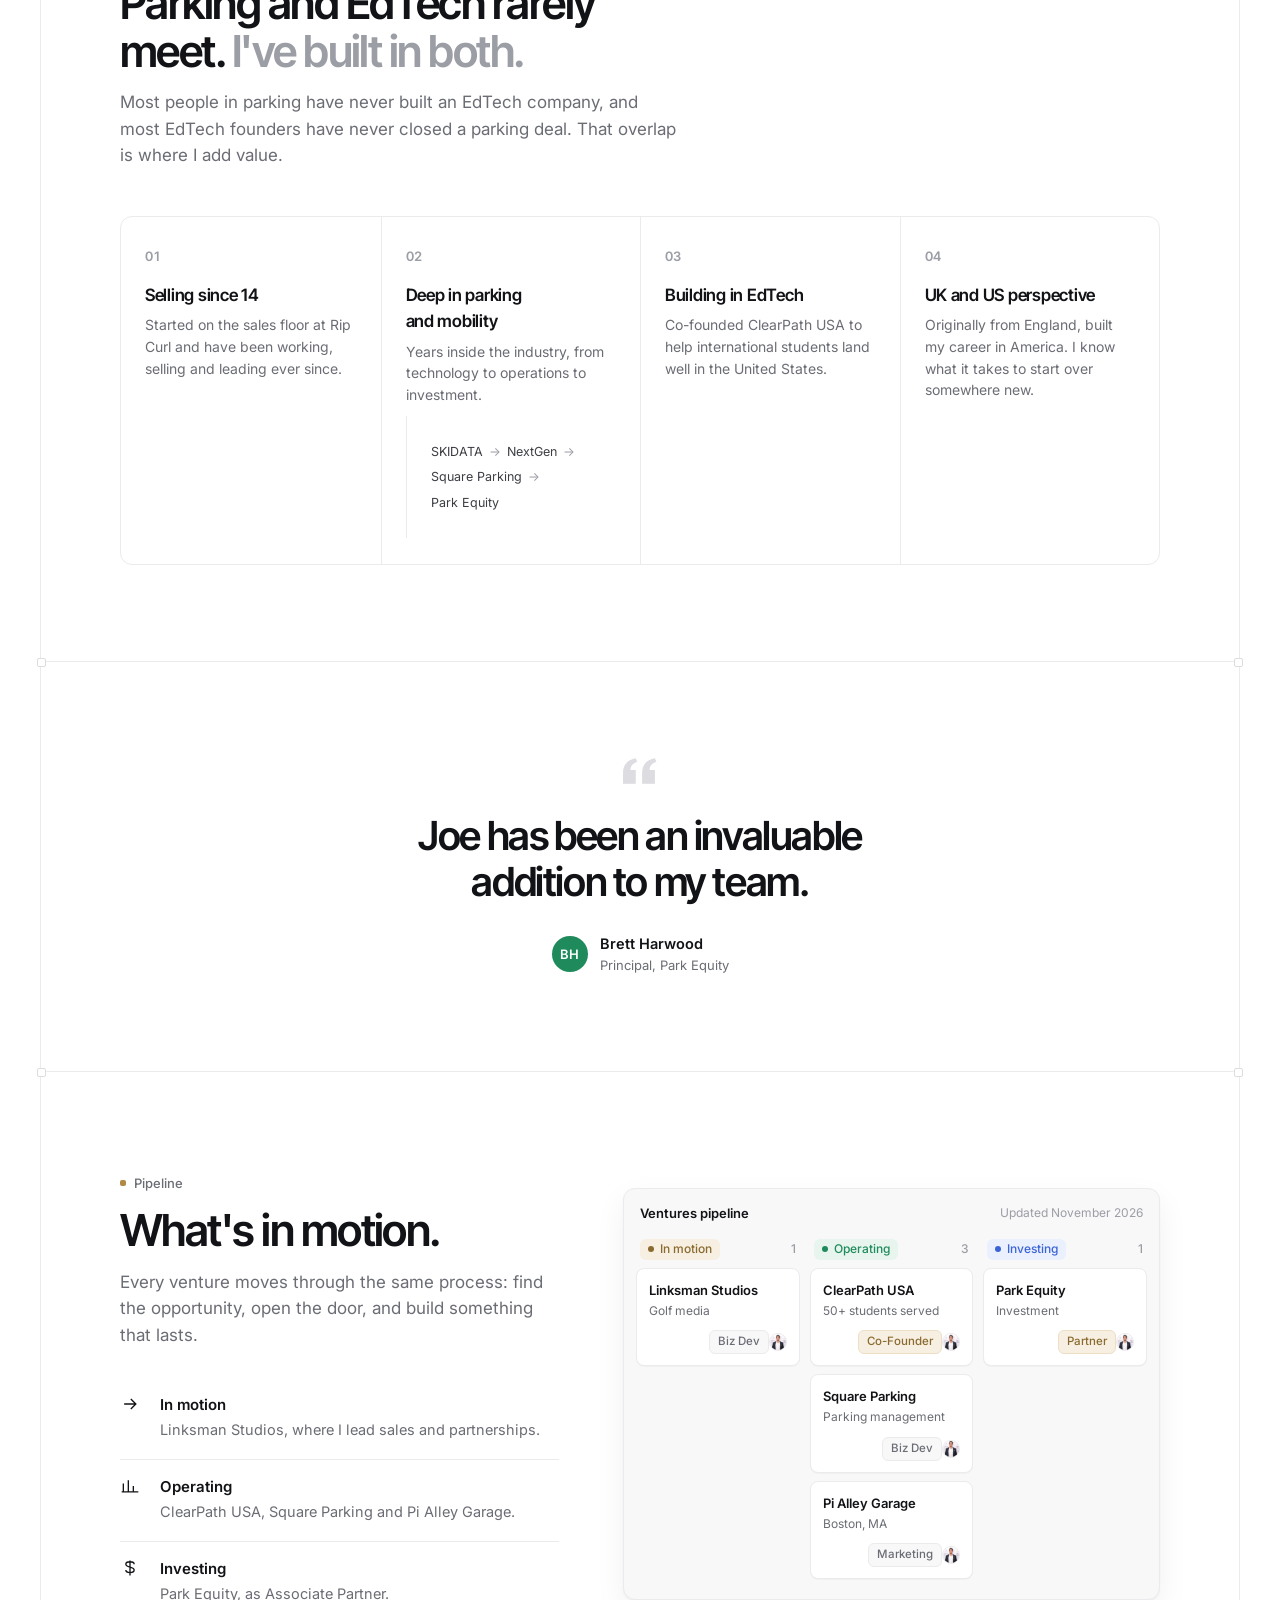
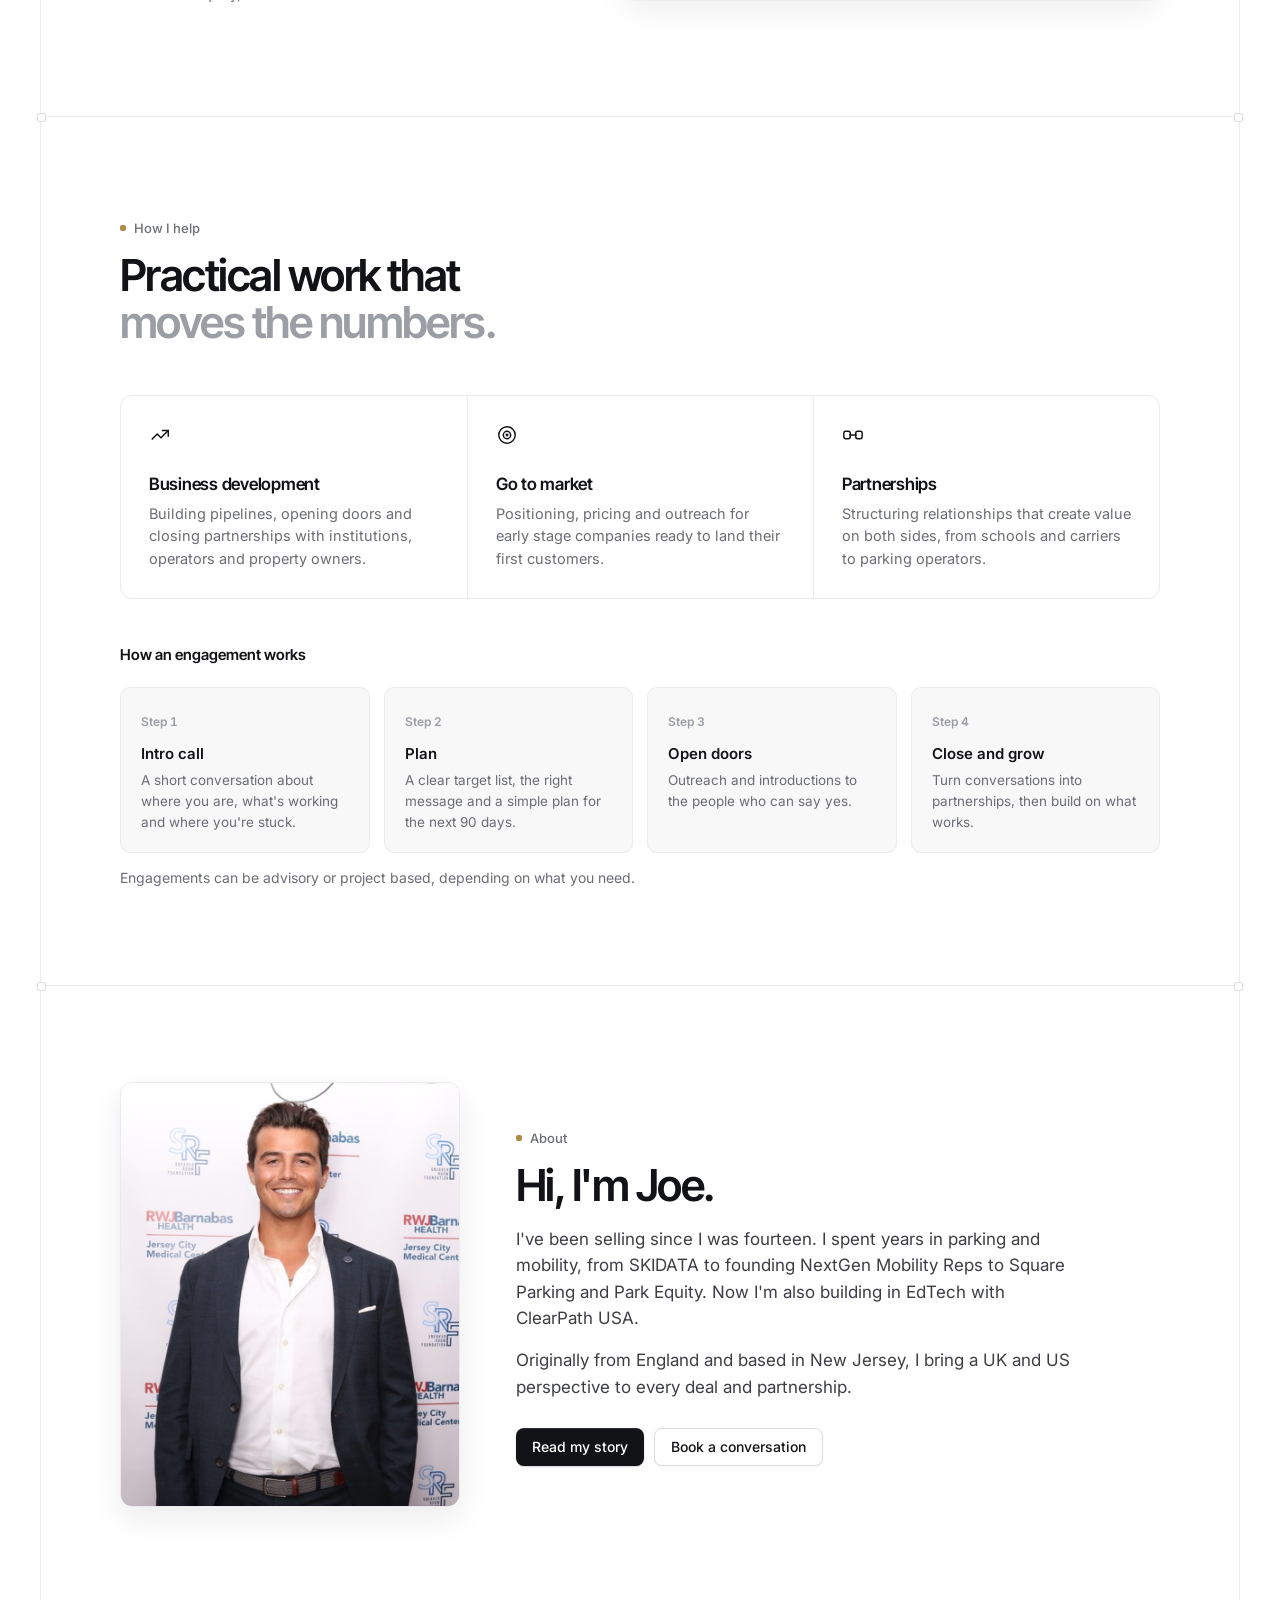
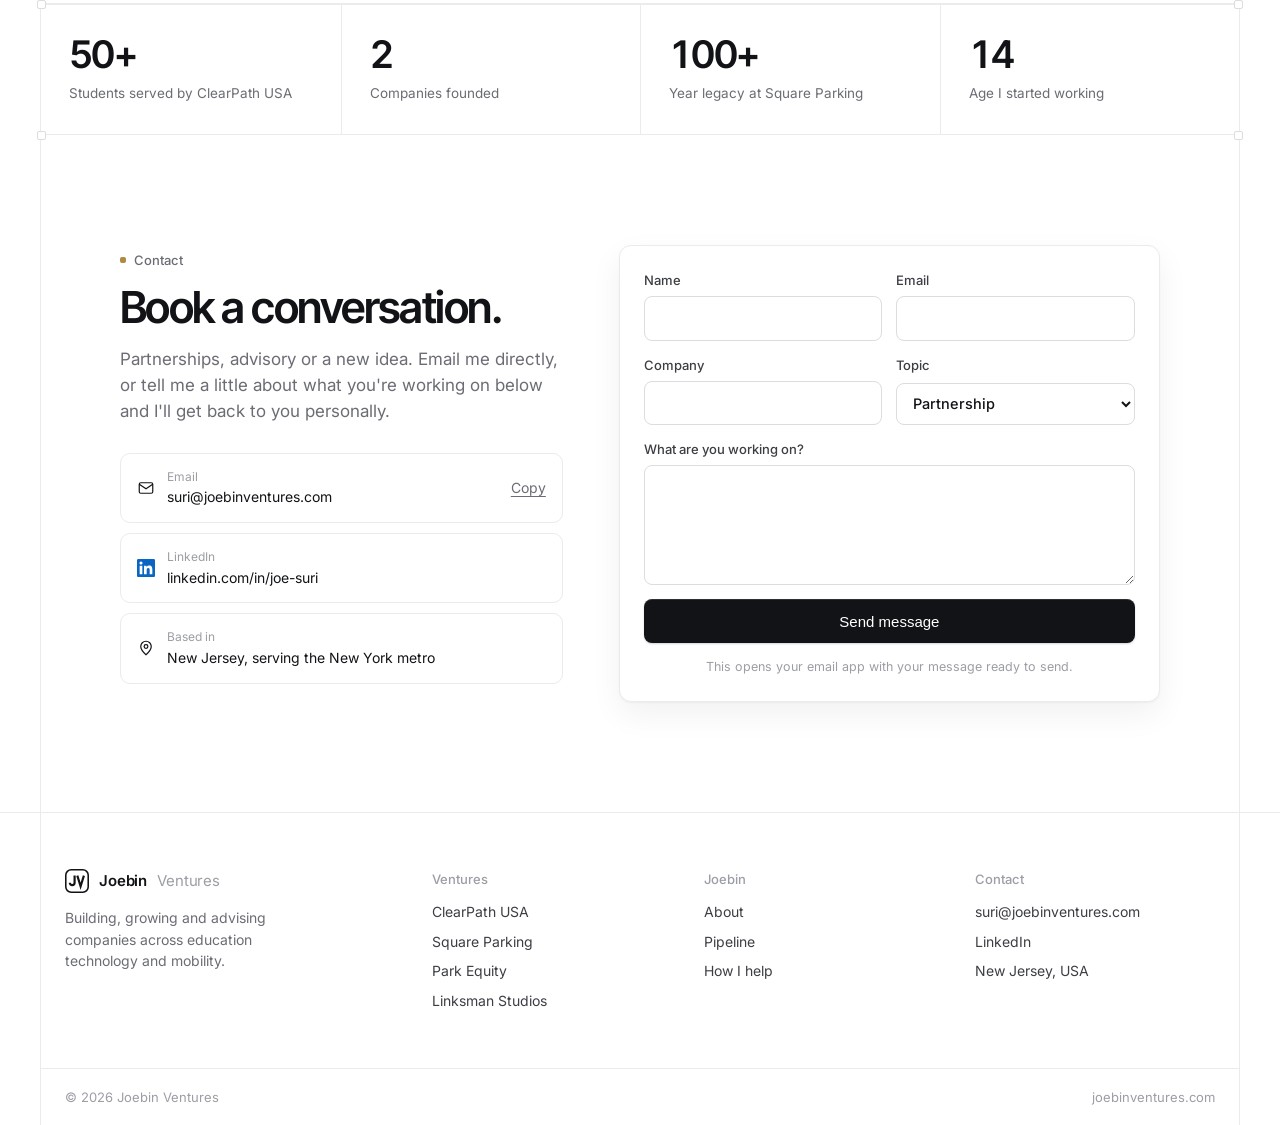
==== commit f0353eca: "Add LinkedIn, Brett Harwood testimonial, Square Parking and NextGen logos, email booking Co-Authored" ====
--- a/index.html
+++ b/index.html
@@ -16,7 +16,7 @@
 <meta property="og:image" content="https://joebinventures.com/og-image.png">
 <meta name="twitter:card" content="summary_large_image">
 <meta name="theme-color" content="#ffffff">
-<script type="application/ld+json">{"@context":"https://schema.org","@type":"Person","name":"Joe Suri","url":"https://joebinventures.com/","email":"mailto:suri@joebinventures.com","jobTitle":"Founder","worksFor":[{"@type":"Organization","name":"Joebin Ventures","url":"https://joebinventures.com/"},{"@type":"Organization","name":"ClearPath USA","url":"https://clearpathusa.io"},{"@type":"Organization","name":"Square Parking"}],"alumniOf":"Boise State University"}</script>
+<script type="application/ld+json">{"@context":"https://schema.org","@type":"Person","name":"Joe Suri","url":"https://joebinventures.com/","email":"mailto:suri@joebinventures.com","jobTitle":"Founder, Joebin Ventures","worksFor":[{"@type":"Organization","name":"Joebin Ventures","url":"https://joebinventures.com/"},{"@type":"Organization","name":"ClearPath USA","url":"https://clearpathusa.io"},{"@type":"Organization","name":"Square Parking"}],"alumniOf":"Boise State University","sameAs":["https://www.linkedin.com/in/joe-suri/"]}</script>
 <link rel="preconnect" href="https://fonts.googleapis.com">
 <link rel="preconnect" href="https://fonts.gstatic.com" crossorigin>
 <link href="https://fonts.googleapis.com/css2?family=Inter:wght@400;500;600&family=Inter+Tight:wght@500;600&display=swap" rel="stylesheet">
@@ -35,12 +35,13 @@
       <li><a href="about.html">About</a></li>
     </ul>
     <div class="navcta">
+      <a href="https://www.linkedin.com/in/joe-suri/" class="icon-btn" target="_blank" rel="noopener" aria-label="Joe Suri on LinkedIn"><svg viewBox="0 0 24 24" fill="currentColor"><path d="M20.45 20.45h-3.56v-5.57c0-1.33-.02-3.04-1.85-3.04-1.85 0-2.14 1.45-2.14 2.94v5.67H9.34V9h3.42v1.56h.05c.48-.9 1.64-1.85 3.37-1.85 3.6 0 4.27 2.37 4.27 5.46v6.28zM5.34 7.43a2.06 2.06 0 1 1 0-4.13 2.06 2.06 0 0 1 0 4.13zM7.12 20.45H3.56V9h3.56v11.45zM22.22 0H1.77C.79 0 0 .77 0 1.73v20.54C0 23.23.79 24 1.77 24h20.45c.98 0 1.78-.77 1.78-1.73V1.73C24 .77 23.2 0 22.22 0z"/></svg></a>
       <a href="about.html" class="btn btn-light">About Joe</a>
       <a href="#contact" class="btn btn-dark">Book a conversation</a>
     </div>
     <button class="menu-btn" id="menuBtn" aria-label="Open menu" aria-expanded="false"><svg viewBox="0 0 24 24" fill="none" stroke="currentColor" stroke-width="1.8"><path d="M4 7h16M4 12h16M4 17h16"/></svg></button>
   </div>
-  <nav class="mnav"><a href="#ventures">Ventures</a><a href="#why">Why Joe</a><a href="#pipeline">Pipeline</a><a href="#work">How I help</a><a href="about.html">About</a><a href="#contact">Contact</a></nav>
+  <nav class="mnav"><a href="#ventures">Ventures</a><a href="#why">Why Joe</a><a href="#pipeline">Pipeline</a><a href="#work">How I help</a><a href="about.html">About</a><a href="#contact">Contact</a><a href="https://www.linkedin.com/in/joe-suri/" target="_blank" rel="noopener">LinkedIn</a></nav>
 </header>
 
 <main class="frame">
@@ -50,7 +51,7 @@
     <h1>Building companies <span>across education and mobility.</span></h1>
     <p>Joebin Ventures is the home of my work as a founder, operator and partner. Two industries, one focus: real results for the people I work with.</p>
     <div class="cta">
-      <a href="#contact" class="btn btn-dark btn-lg">Book a conversation</a>
+      <a href="mailto:suri@joebinventures.com?subject=Booking%20a%20conversation" class="btn btn-dark btn-lg">Book a conversation</a>
       <a href="about.html" class="btn btn-light btn-lg">Read my story</a>
     </div>
 
@@ -65,7 +66,7 @@
         <div class="rec-f">clearpathusa.io &rarr;</div>
       </a>
       <div class="rec">
-        <div class="rec-h"><span class="ico" style="background:#121316">SP</span><strong>Square Parking</strong><span class="tag">Business Development</span></div>
+        <div class="rec-h"><img class="ico logo" src="logos/square-parking.png" alt=""><strong>Square Parking</strong><span class="tag">Business Development</span></div>
         <div class="out"><ul><li>Driving expansion for the business</li><li>Built personal relationships with the owners and operators who make deals happen</li></ul></div>
         <dl class="rows">
           <div class="row"><dt>Industry</dt><dd>Parking management</dd></div>
@@ -101,7 +102,7 @@
         <div class="rec-f">Sales and partnerships</div>
       </div>
       <div class="rec">
-        <div class="rec-h"><span class="ico" style="background:#6b4fd0">NG</span><strong>NextGen Mobility Reps</strong><span class="tag gold">Founder</span></div>
+        <div class="rec-h"><img class="ico logo" src="logos/nextgen-mark.svg" alt=""><strong>NextGen Mobility Reps</strong><span class="tag gold">Founder</span></div>
         <div class="out"><ul><li>Founded a representation business for parking and mobility technology</li><li>Connected tech providers with the operators who buy it</li></ul></div>
         <dl class="rows">
           <div class="row"><dt>Industry</dt><dd>Mobility technology</dd></div>
@@ -130,6 +131,14 @@
         <div><span class="k">03</span><h3>Building in EdTech</h3><p>Co-founded ClearPath USA to help international students land well in the United States.</p></div>
         <div><span class="k">04</span><h3>UK and US perspective</h3><p>Originally from England, built my career in America. I know what it takes to start over somewhere new.</p></div>
       </div>
+    </div>
+  </section>
+
+  <section class="band pad" id="testimonial">
+    <div class="inner quote">
+      <svg class="qm" viewBox="0 0 32 24" fill="currentColor" aria-hidden="true"><path d="M0 24V14C0 6 4.5 1.3 12 0l1.4 3.4C9 4.8 7.2 7.6 7 11h5v13H0zm18 0V14c0-8 4.5-12.7 12-14l1.4 3.4C27 4.8 25.2 7.6 25 11h5v13H18z"/></svg>
+      <blockquote>Joe has been an invaluable addition to my team.</blockquote>
+      <div class="who"><span class="ico" style="background:#1f8a5b">BH</span><div><strong>Brett Harwood</strong><small>Principal, Park Equity</small></div></div>
     </div>
   </section>
 
@@ -214,9 +223,10 @@
       <div>
         <span class="eyebrow"><i></i>Contact</span>
         <h2 class="h2">Book a conversation.</h2>
-        <p class="sub">Partnerships, advisory or a new idea. Tell me a little about what you're working on and I'll get back to you personally.</p>
+        <p class="sub">Partnerships, advisory or a new idea. Email me directly, or tell me a little about what you're working on below and I'll get back to you personally.</p>
         <div class="ways">
           <div class="way"><svg viewBox="0 0 24 24" fill="none" stroke="currentColor" stroke-width="1.6"><rect x="3" y="5" width="18" height="14" rx="2"/><path d="m3 7 9 6 9-6"/></svg><div><small>Email</small><span>suri@joebinventures.com</span></div><button class="copy" data-copy="suri@joebinventures.com">Copy</button></div>
+          <a class="way" href="https://www.linkedin.com/in/joe-suri/" target="_blank" rel="noopener"><svg style="color:#0a66c2" viewBox="0 0 24 24" fill="currentColor"><path d="M20.45 20.45h-3.56v-5.57c0-1.33-.02-3.04-1.85-3.04-1.85 0-2.14 1.45-2.14 2.94v5.67H9.34V9h3.42v1.56h.05c.48-.9 1.64-1.85 3.37-1.85 3.6 0 4.27 2.37 4.27 5.46v6.28zM5.34 7.43a2.06 2.06 0 1 1 0-4.13 2.06 2.06 0 0 1 0 4.13zM7.12 20.45H3.56V9h3.56v11.45zM22.22 0H1.77C.79 0 0 .77 0 1.73v20.54C0 23.23.79 24 1.77 24h20.45c.98 0 1.78-.77 1.78-1.73V1.73C24 .77 23.2 0 22.22 0z"/></svg><div><small>LinkedIn</small><span>linkedin.com/in/joe-suri</span></div></a>
           <div class="way"><svg viewBox="0 0 24 24" fill="none" stroke="currentColor" stroke-width="1.6"><path d="M12 21s-7-6.2-7-11a7 7 0 0 1 14 0c0 4.8-7 11-7 11z"/><circle cx="12" cy="10" r="2.5"/></svg><div><small>Based in</small><span>New Jersey, serving the New York metro</span></div></div>
         </div>
       </div>
@@ -244,7 +254,7 @@
     <div><a href="./" class="brand"><img src="jv-mark.svg" alt="">Joebin <em>Ventures</em></a><p>Building, growing and advising companies across education technology and mobility.</p></div>
     <div><h5>Ventures</h5><ul><li><a href="https://clearpathusa.io" target="_blank" rel="noopener">ClearPath USA</a></li><li><a href="#ventures">Square Parking</a></li><li><a href="https://parkequityusa.com" target="_blank" rel="noopener">Park Equity</a></li><li><a href="#pipeline">Linksman Studios</a></li></ul></div>
     <div><h5>Joebin</h5><ul><li><a href="about.html">About</a></li><li><a href="#pipeline">Pipeline</a></li><li><a href="#work">How I help</a></li></ul></div>
-    <div><h5>Contact</h5><ul><li><a href="mailto:suri@joebinventures.com">suri@joebinventures.com</a></li><li>New Jersey, USA</li></ul></div>
+    <div><h5>Contact</h5><ul><li><a href="mailto:suri@joebinventures.com">suri@joebinventures.com</a></li><li><a href="https://www.linkedin.com/in/joe-suri/" target="_blank" rel="noopener">LinkedIn</a></li><li>New Jersey, USA</li></ul></div>
   </div>
   <div class="legal"><span>&copy; <span id="yr">2026</span> Joebin Ventures</span><span>joebinventures.com</span></div>
 </footer>
--- a/styles.css
+++ b/styles.css
@@ -274,3 +274,20 @@
   .cf .two{grid-template-columns:1fr}
   form.cf{padding:18px}
 }
+
+/* LinkedIn icon button, logos, testimonial */
+.icon-btn{width:38px;height:38px;border:1px solid var(--line2);border-radius:8px;display:inline-flex;align-items:center;justify-content:center;color:#0a66c2;background:#fff}
+.icon-btn svg{width:17px;height:17px}
+.icon-btn:hover{border-color:#c4c5cb}
+img.ico.logo{object-fit:contain;background:none;padding:0}
+a.way:hover{border-color:var(--line2)}
+.way svg[fill="currentColor"]{width:18px;height:18px}
+.btn svg{flex:none}
+.quote{text-align:center;max-width:760px}
+.quote .qm{width:34px;height:26px;color:var(--line2)}
+.quote blockquote{font-family:var(--display);font-size:clamp(26px,3.6vw,40px);font-weight:600;letter-spacing:-.035em;line-height:1.15;margin-top:22px;text-wrap:balance}
+.quote .who{display:inline-flex;align-items:center;gap:12px;margin-top:28px;text-align:left}
+.quote .who .ico{width:36px;height:36px;border-radius:50%;font-size:13px}
+.quote .who strong{display:block;font-size:14.5px;font-weight:600}
+.quote .who small{display:block;font-size:13px;color:var(--muted)}
+@media (max-width:640px){.navcta .icon-btn{display:none}}
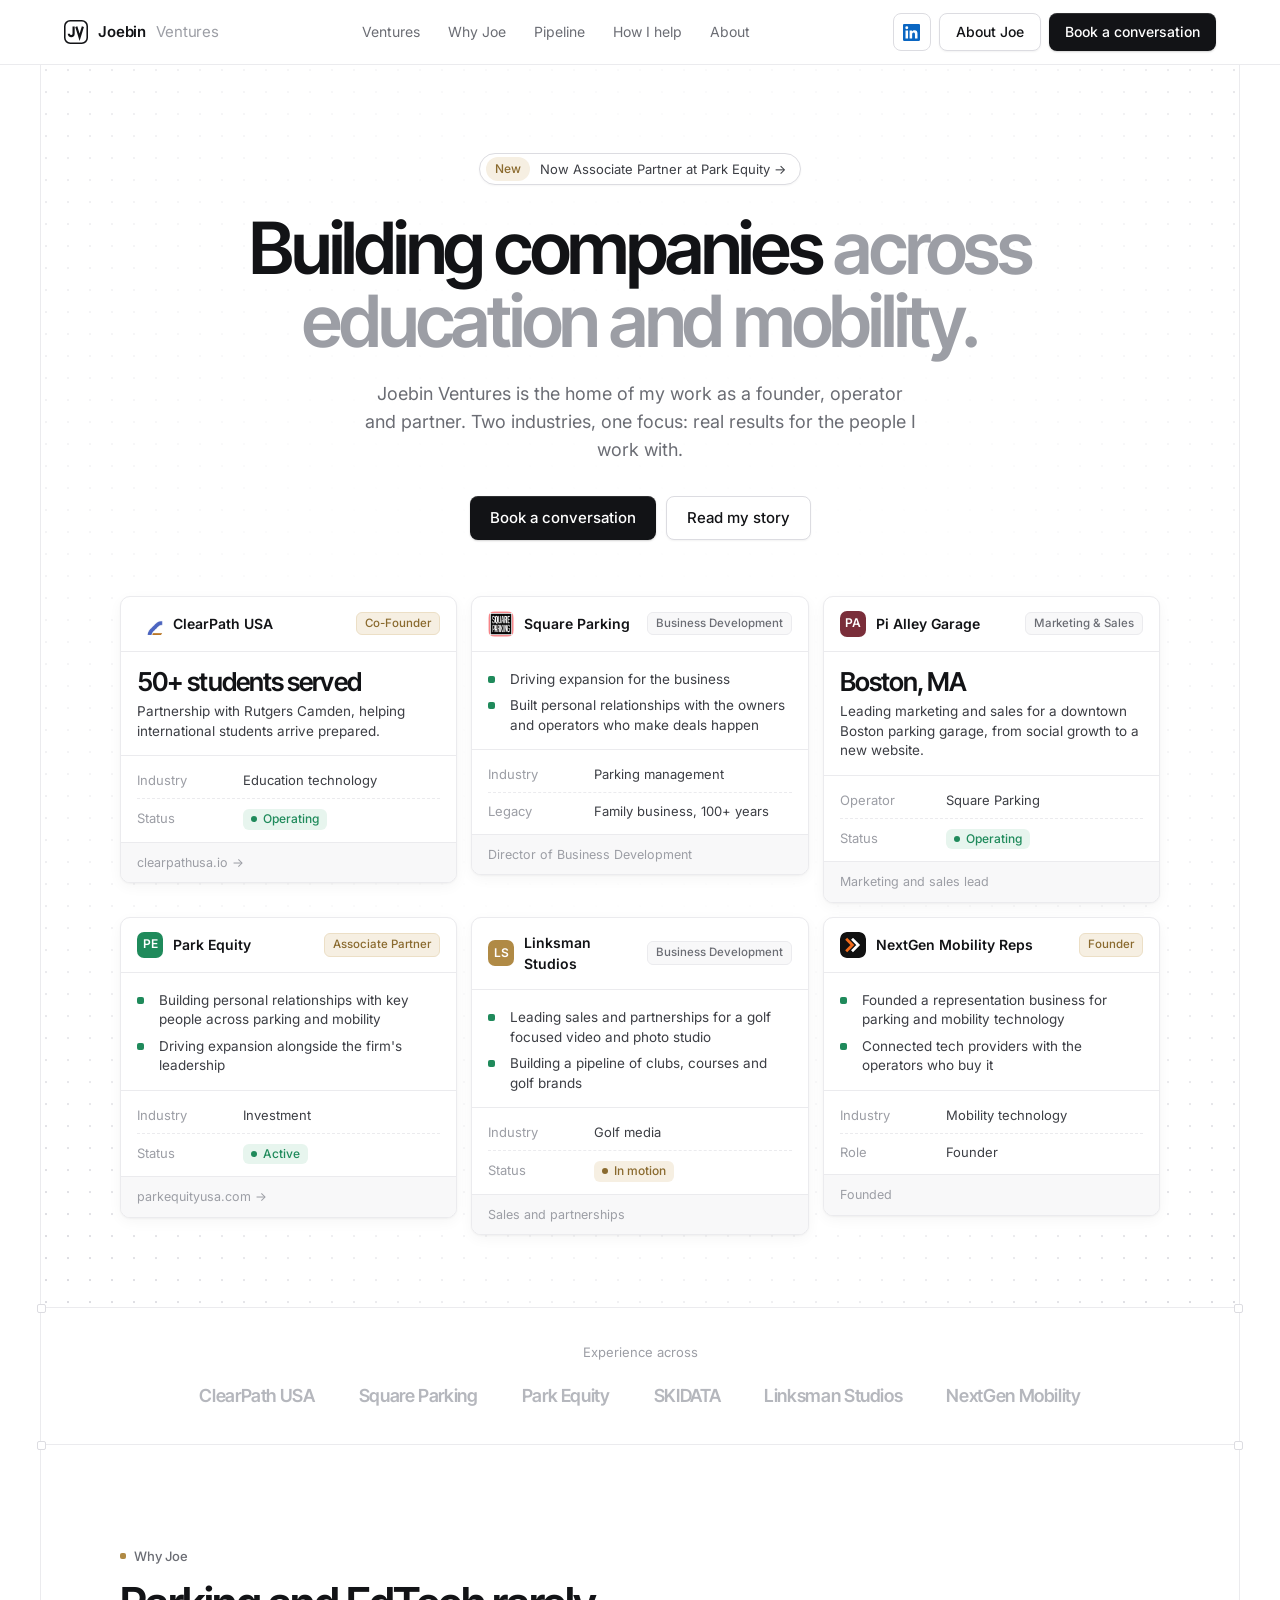
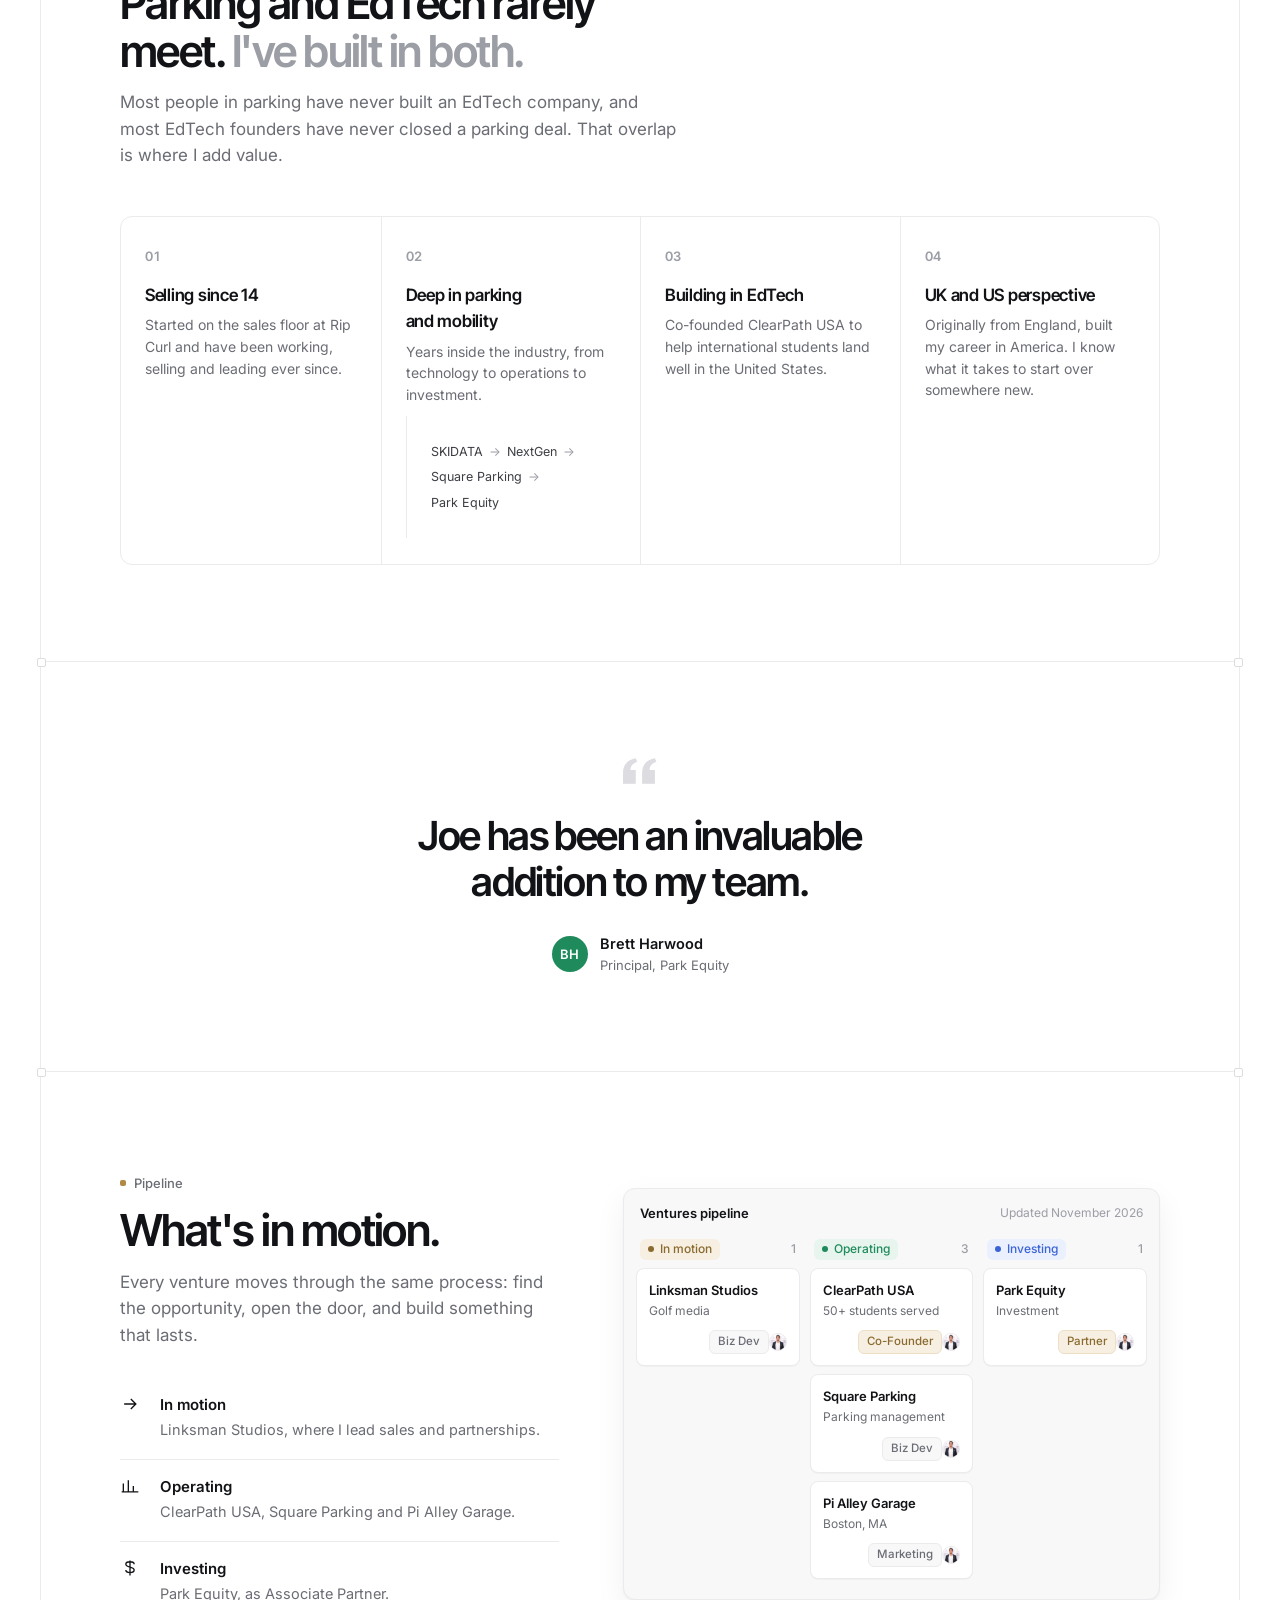
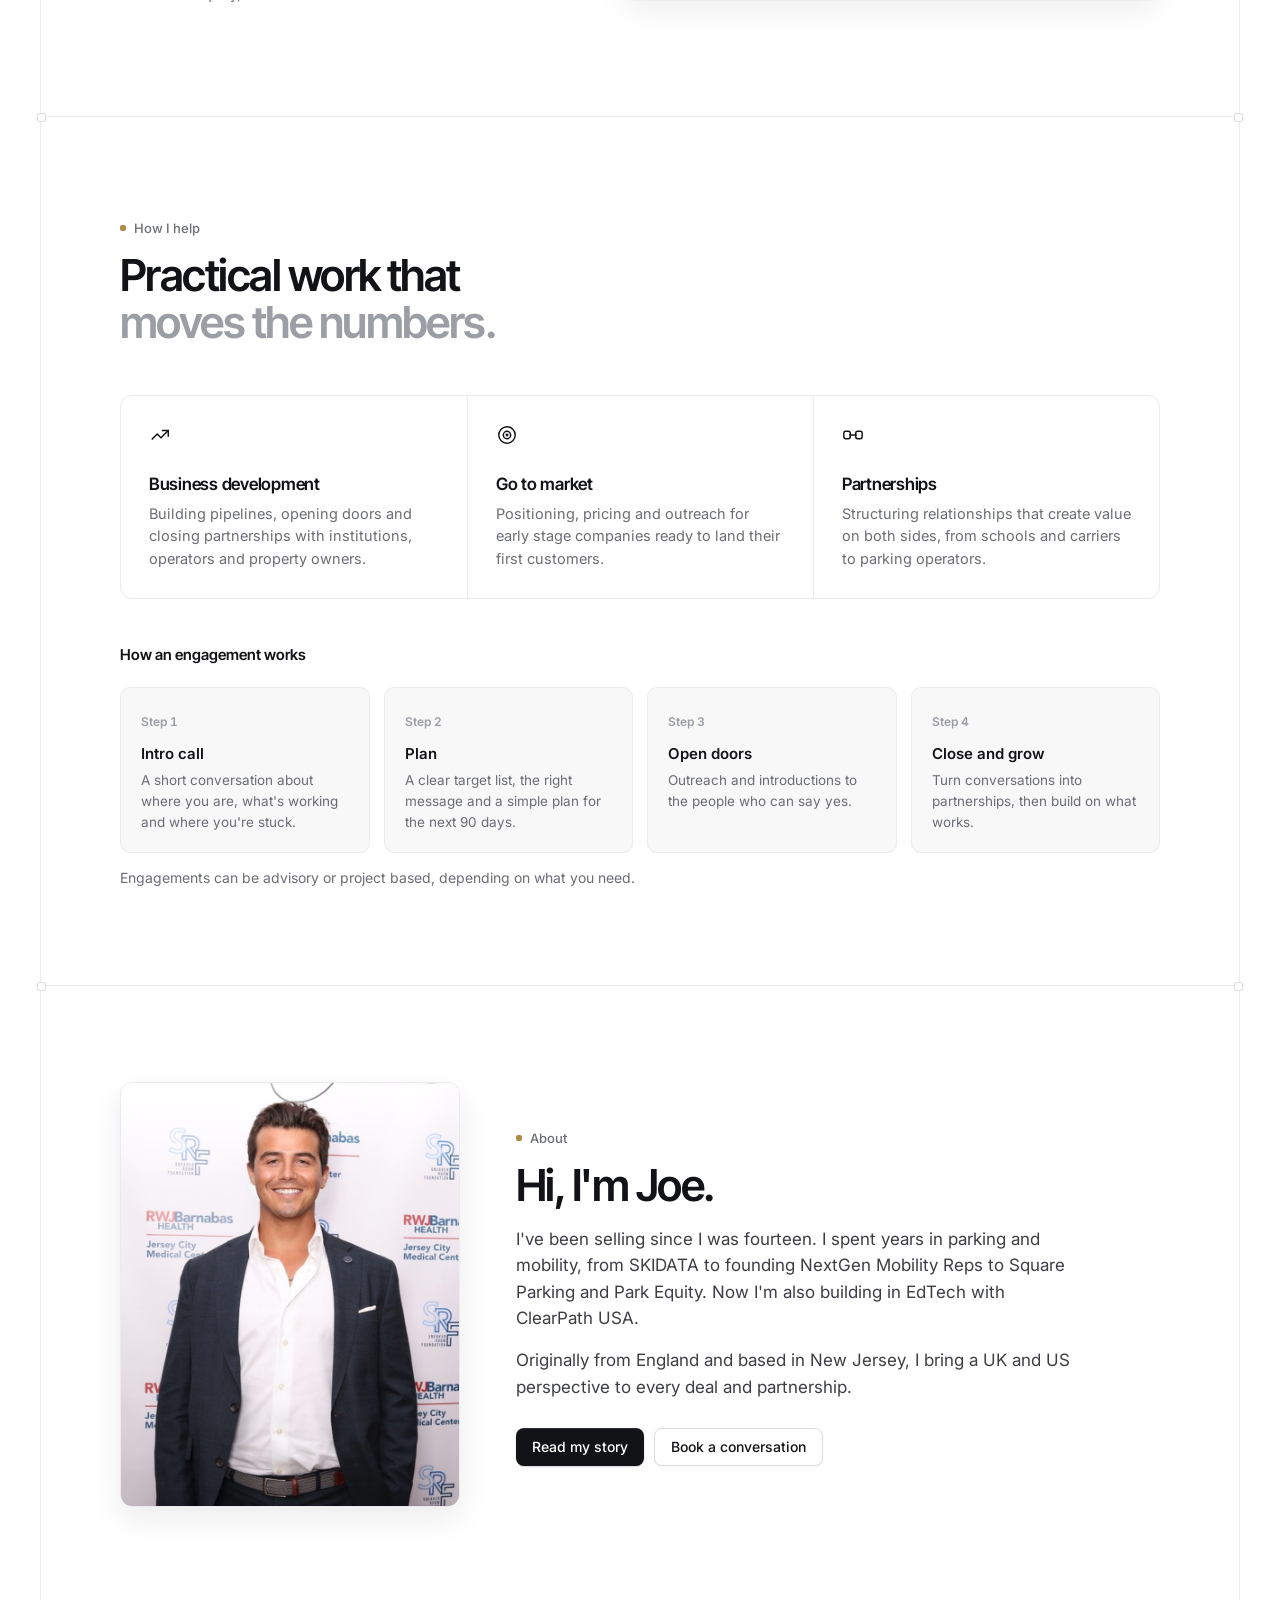
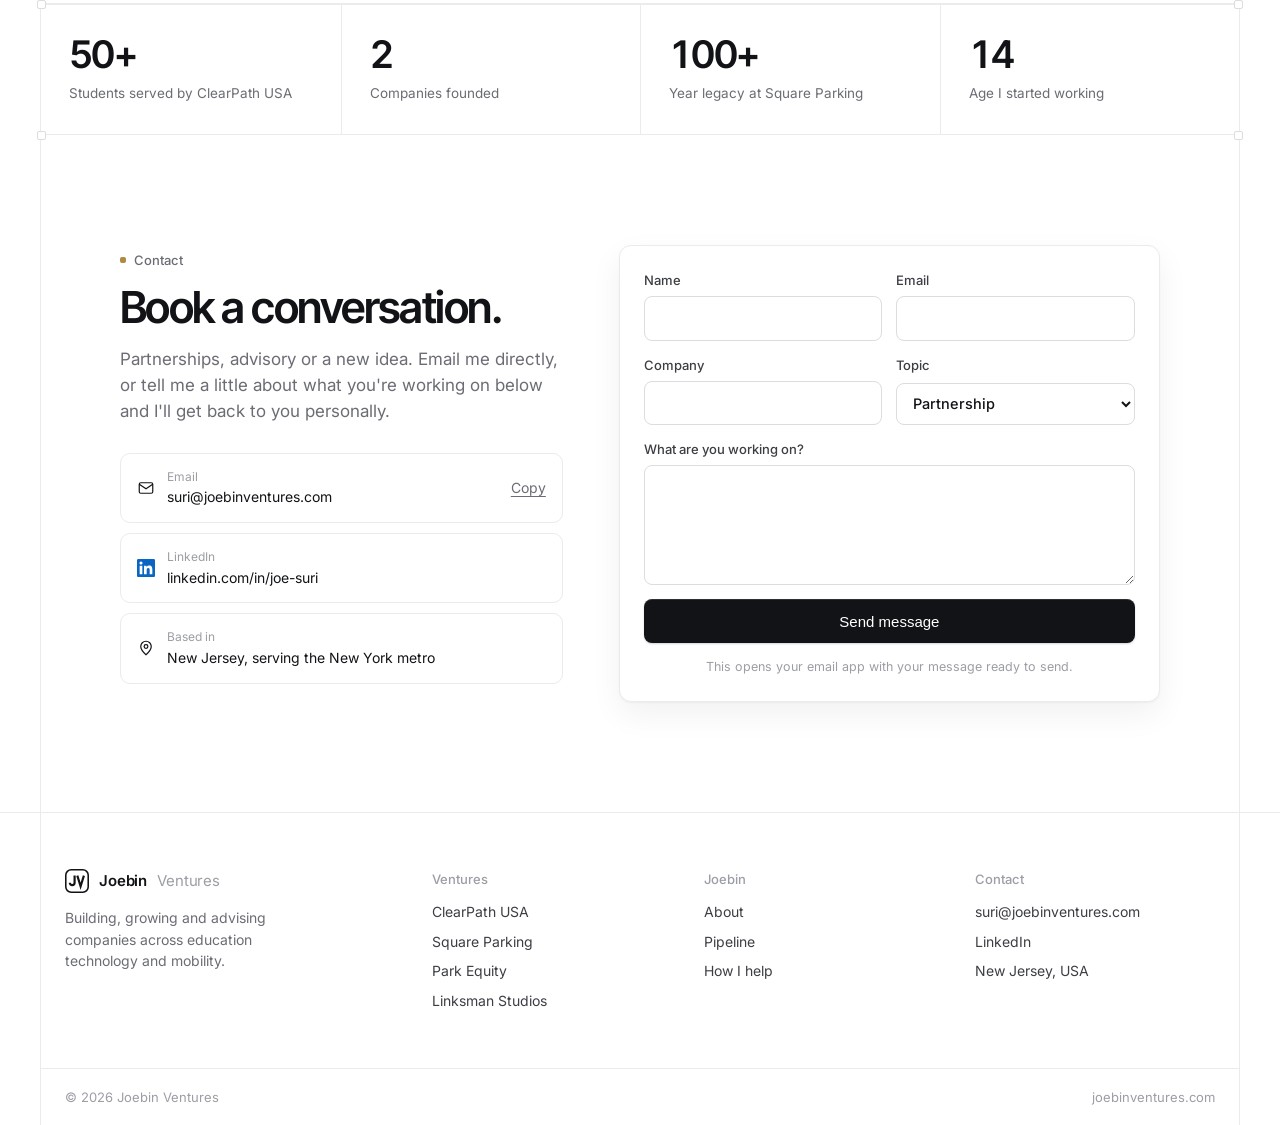
==== commit 30e76788: "Add ClearPath USA logo Co-Authored-By: Claude Opus 5.5 <noreply@anthropic.com> Claude-Session: https" ====
--- a/index.html
+++ b/index.html
@@ -57,7 +57,7 @@
 
     <div class="records inner">
       <a class="rec" href="https://clearpathusa.io" target="_blank" rel="noopener">
-        <div class="rec-h"><span class="ico" style="background:#2f5bd3">CP</span><strong>ClearPath USA</strong><span class="tag gold">Co-Founder</span></div>
+        <div class="rec-h"><img class="ico logo" src="logos/clearpath.png" alt=""><strong>ClearPath USA</strong><span class="tag gold">Co-Founder</span></div>
         <div class="out"><b>50+ students served</b><span>Partnership with Rutgers Camden, helping international students arrive prepared.</span></div>
         <dl class="rows">
           <div class="row"><dt>Industry</dt><dd>Education technology</dd></div>
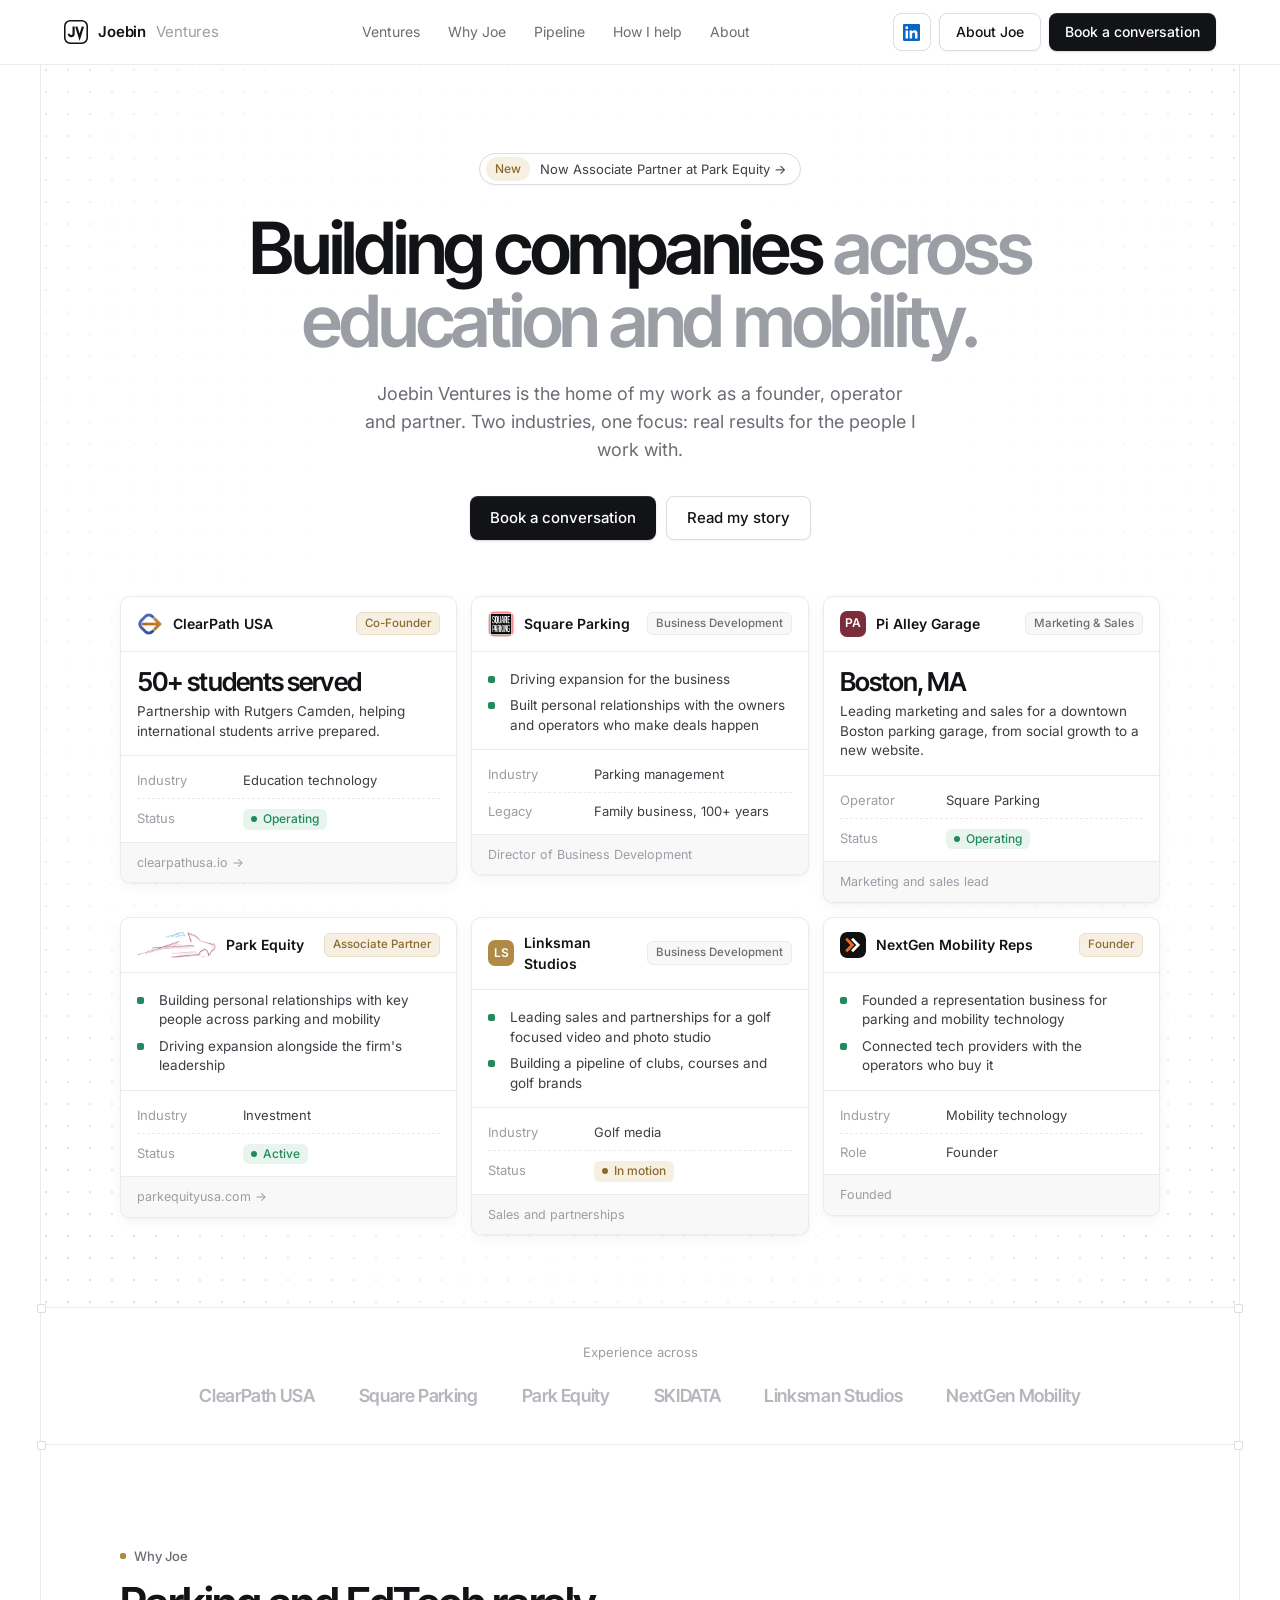
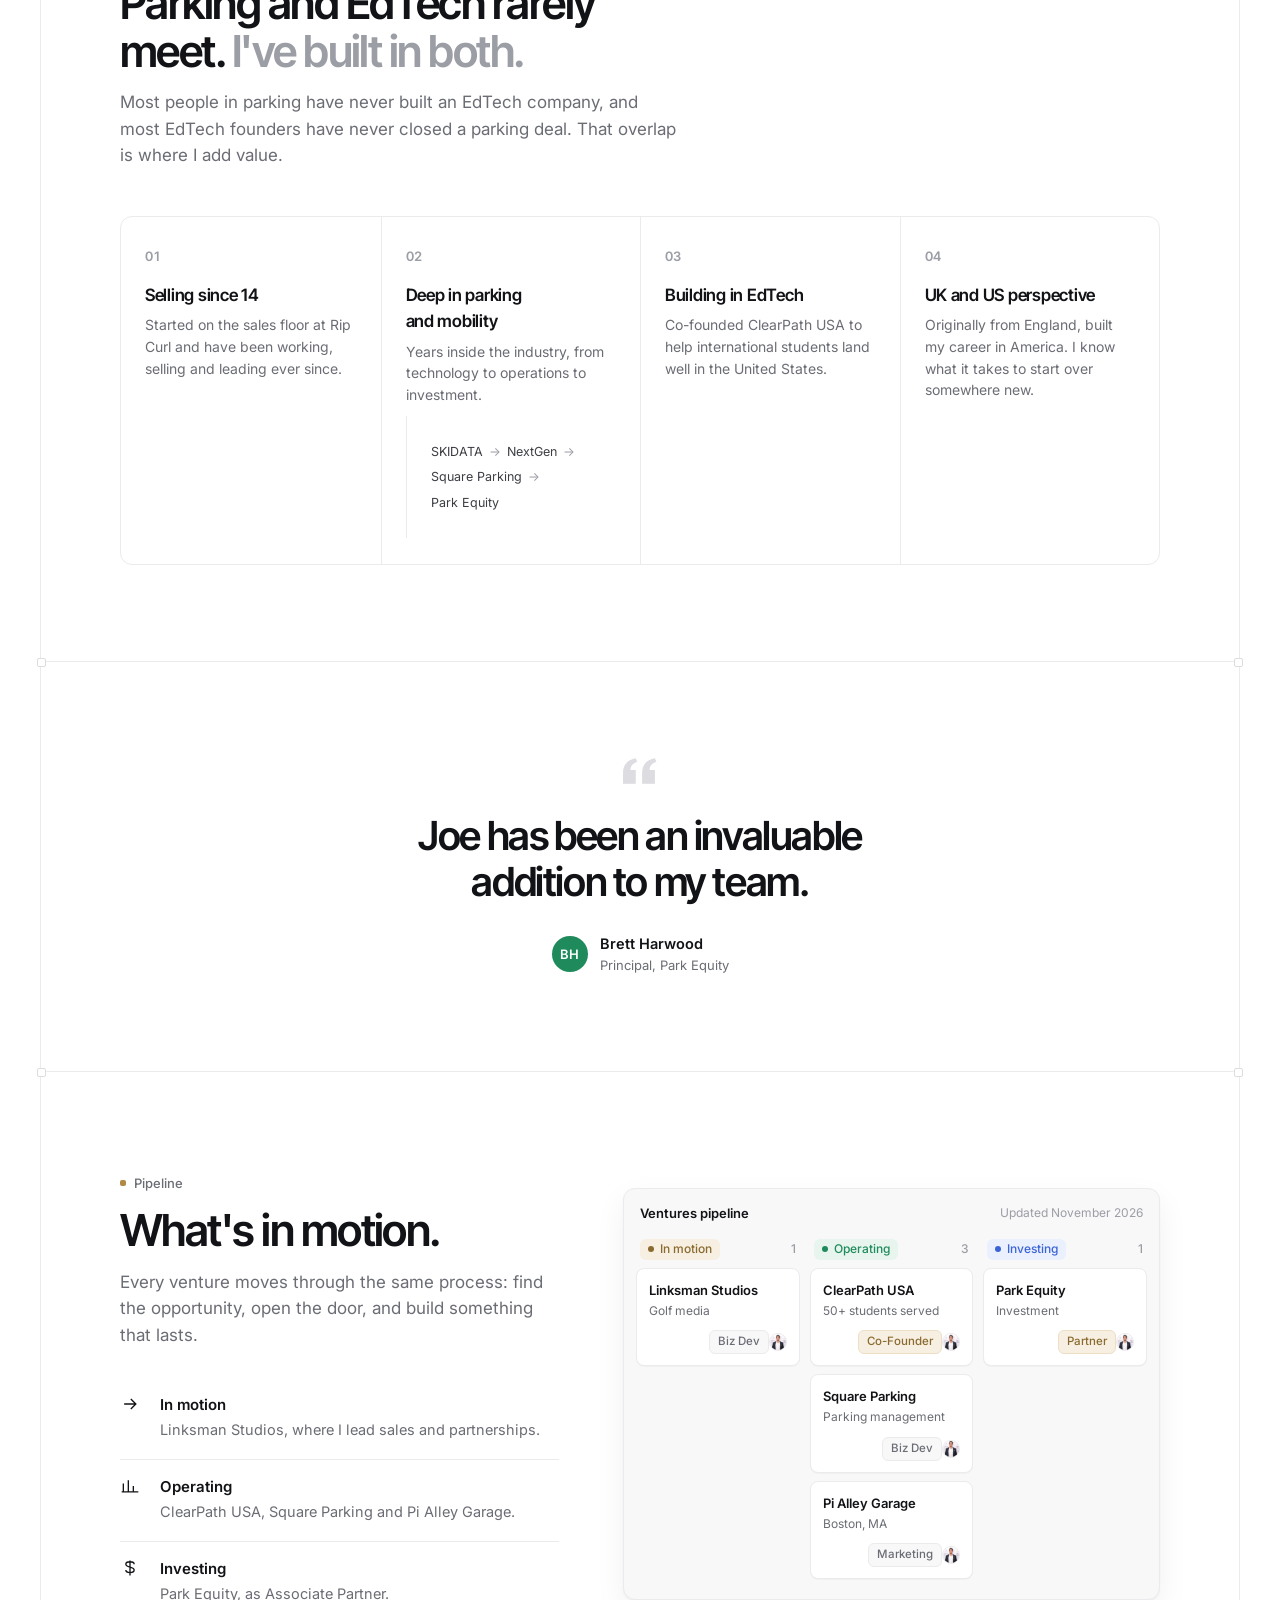
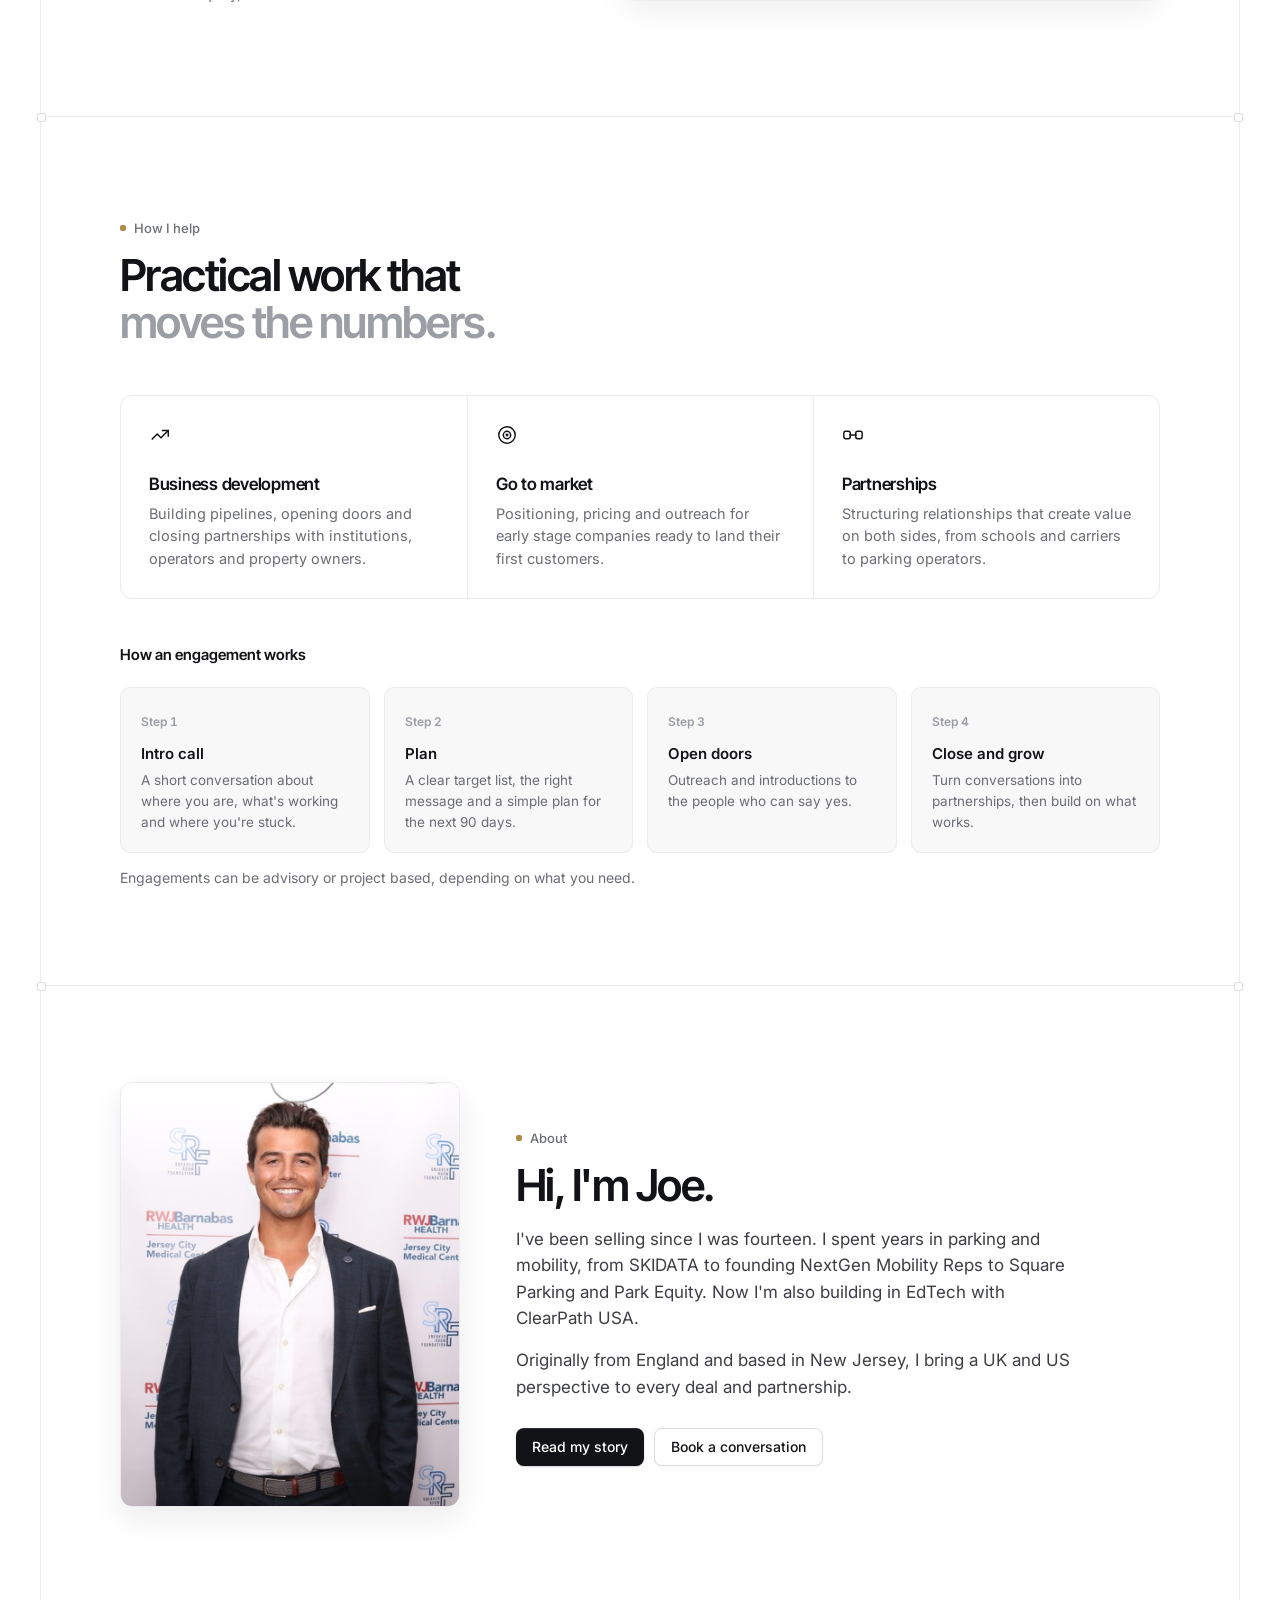
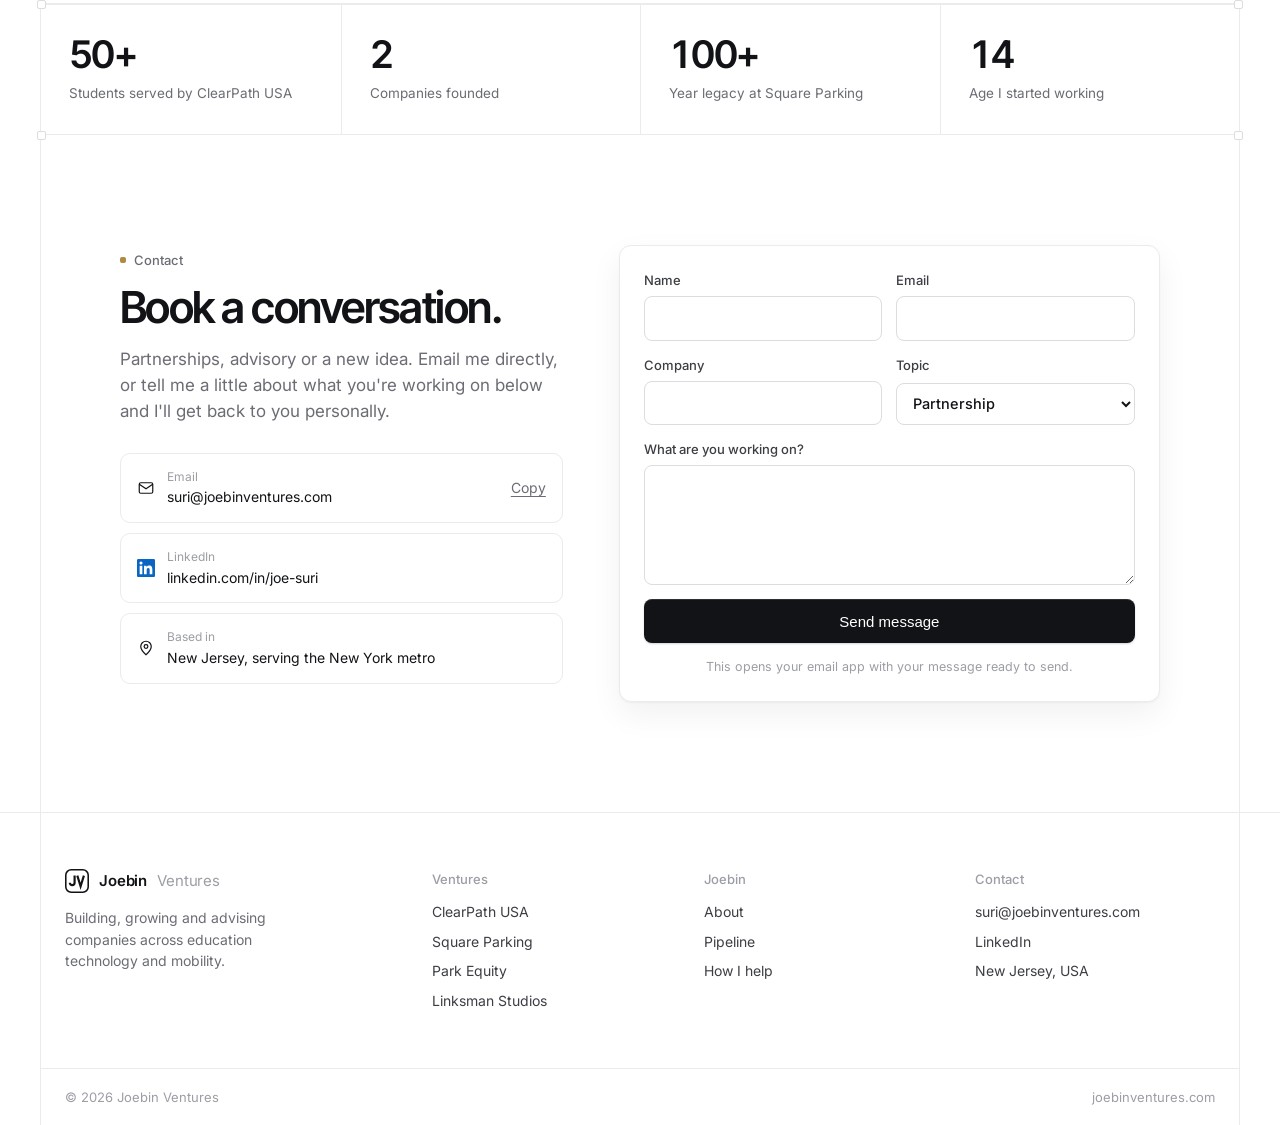
==== commit 97b687b5: "Add Park Equity logo, fix ClearPath logo crop Co-Authored-By: Claude Opus 5.5 <noreply@anthropic.com" ====
--- a/index.html
+++ b/index.html
@@ -84,7 +84,7 @@
         <div class="rec-f">Marketing and sales lead</div>
       </div>
       <a class="rec" href="https://parkequityusa.com" target="_blank" rel="noopener">
-        <div class="rec-h"><span class="ico" style="background:#1f8a5b">PE</span><strong>Park Equity</strong><span class="tag gold">Associate Partner</span></div>
+        <div class="rec-h"><img class="ico logo wide" src="logos/park-equity.png" alt=""><strong>Park Equity</strong><span class="tag gold">Associate Partner</span></div>
         <div class="out"><ul><li>Building personal relationships with key people across parking and mobility</li><li>Driving expansion alongside the firm's leadership</li></ul></div>
         <dl class="rows">
           <div class="row"><dt>Industry</dt><dd>Investment</dd></div>
--- a/styles.css
+++ b/styles.css
@@ -291,3 +291,4 @@
 .quote .who strong{display:block;font-size:14.5px;font-weight:600}
 .quote .who small{display:block;font-size:13px;color:var(--muted)}
 @media (max-width:640px){.navcta .icon-btn{display:none}}
+img.ico.logo.wide{width:auto;height:26px;border-radius:0}
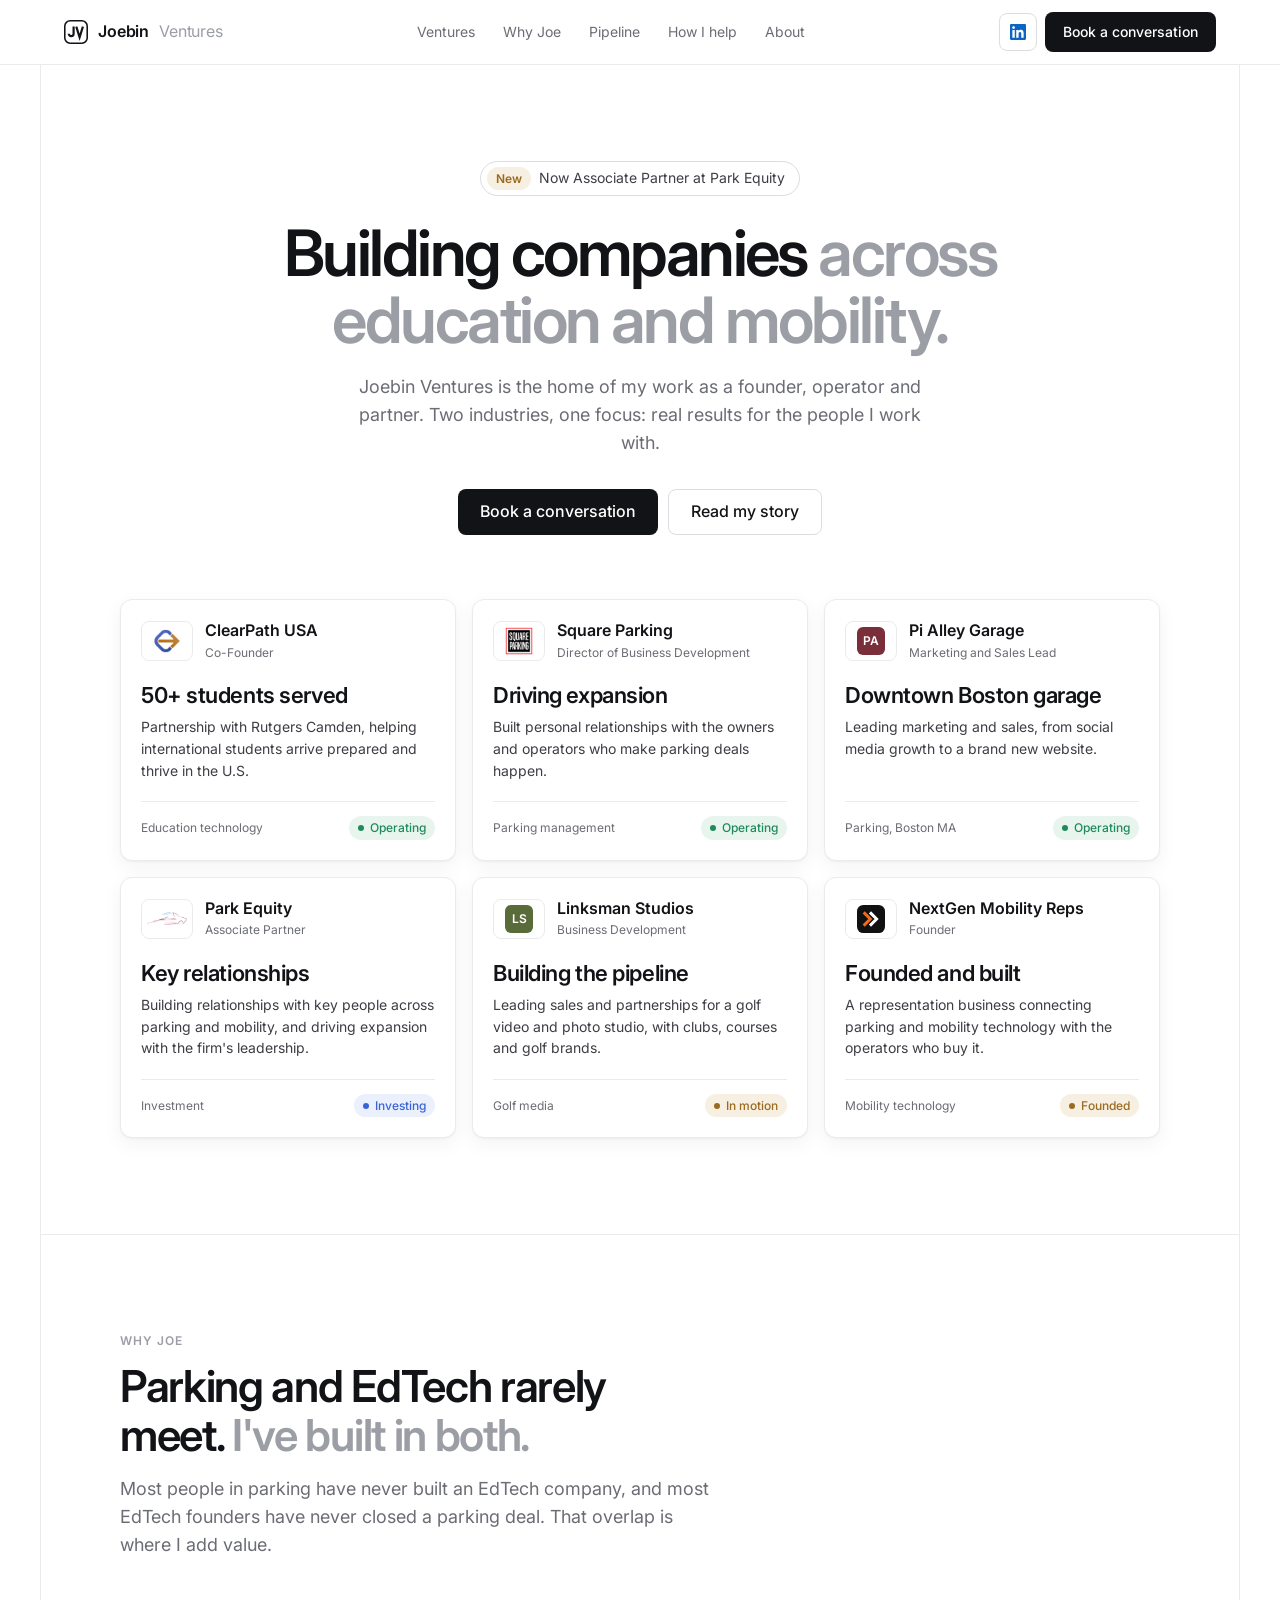
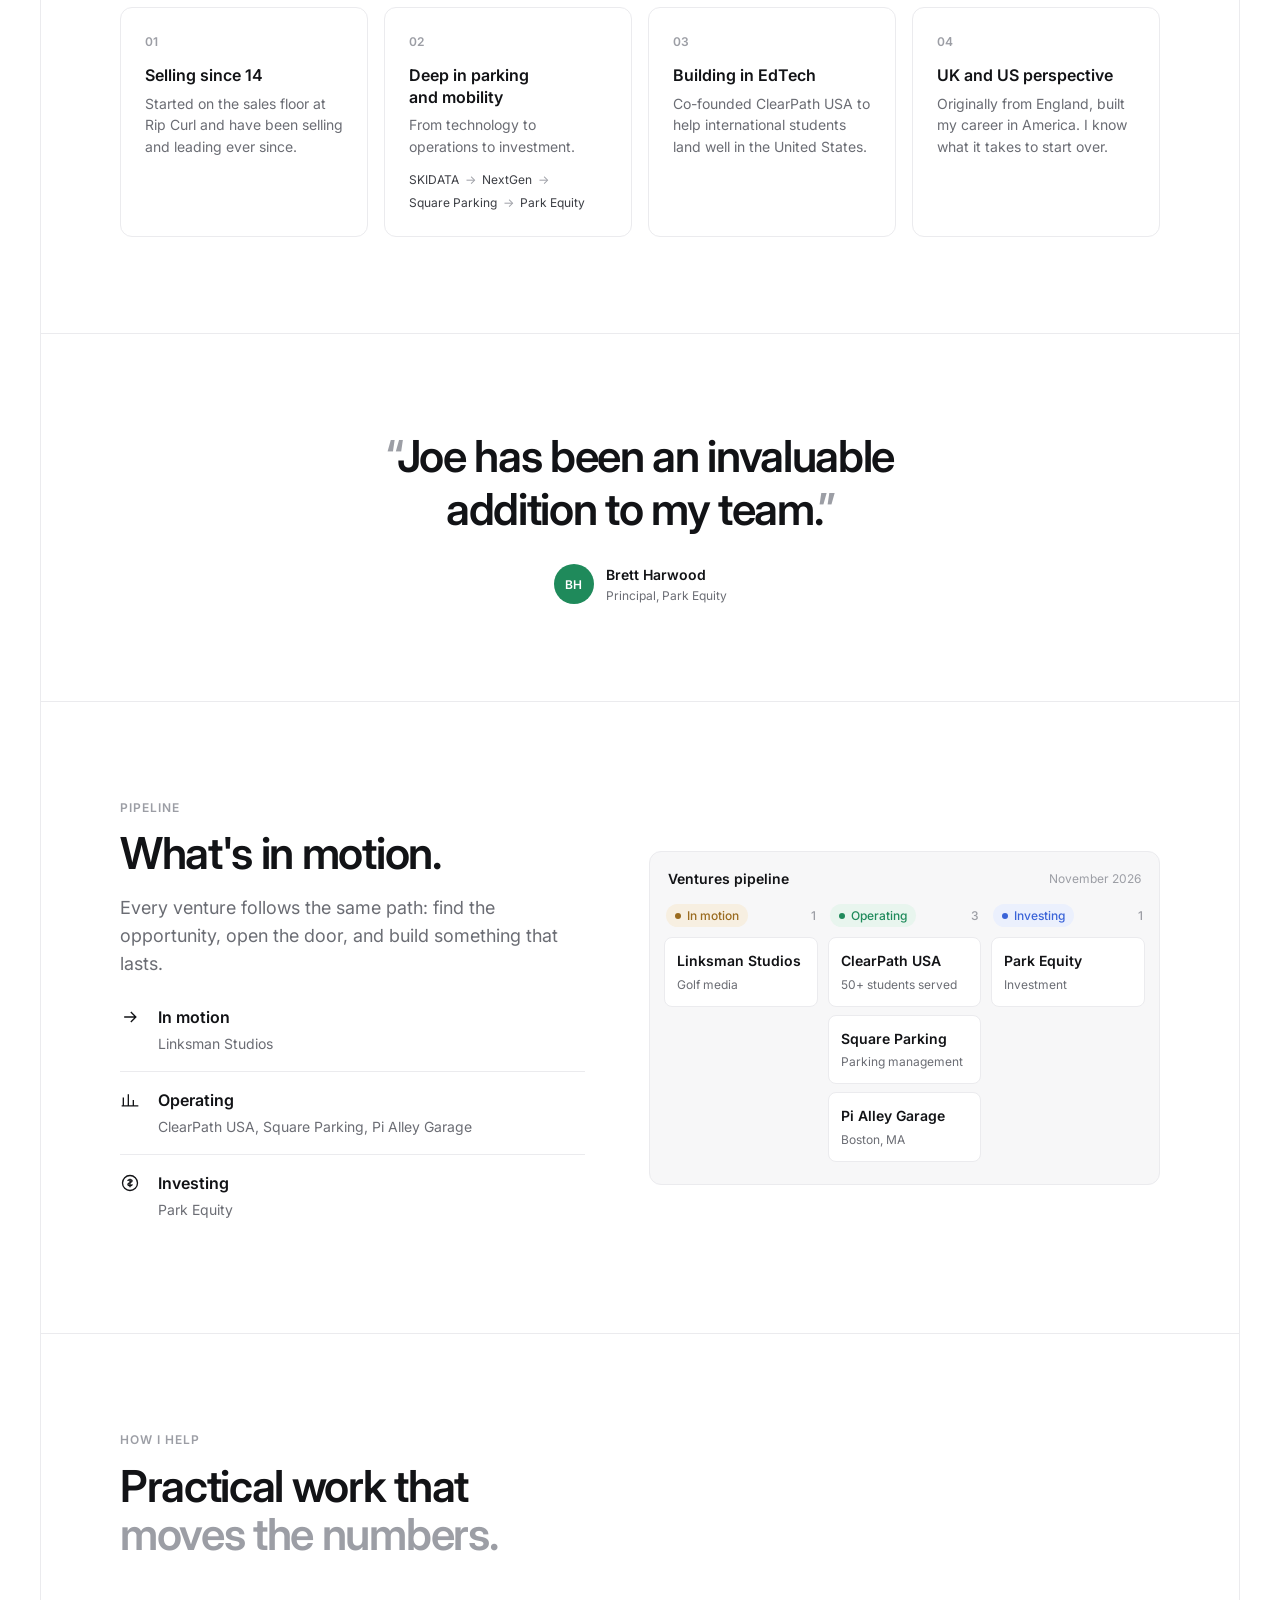
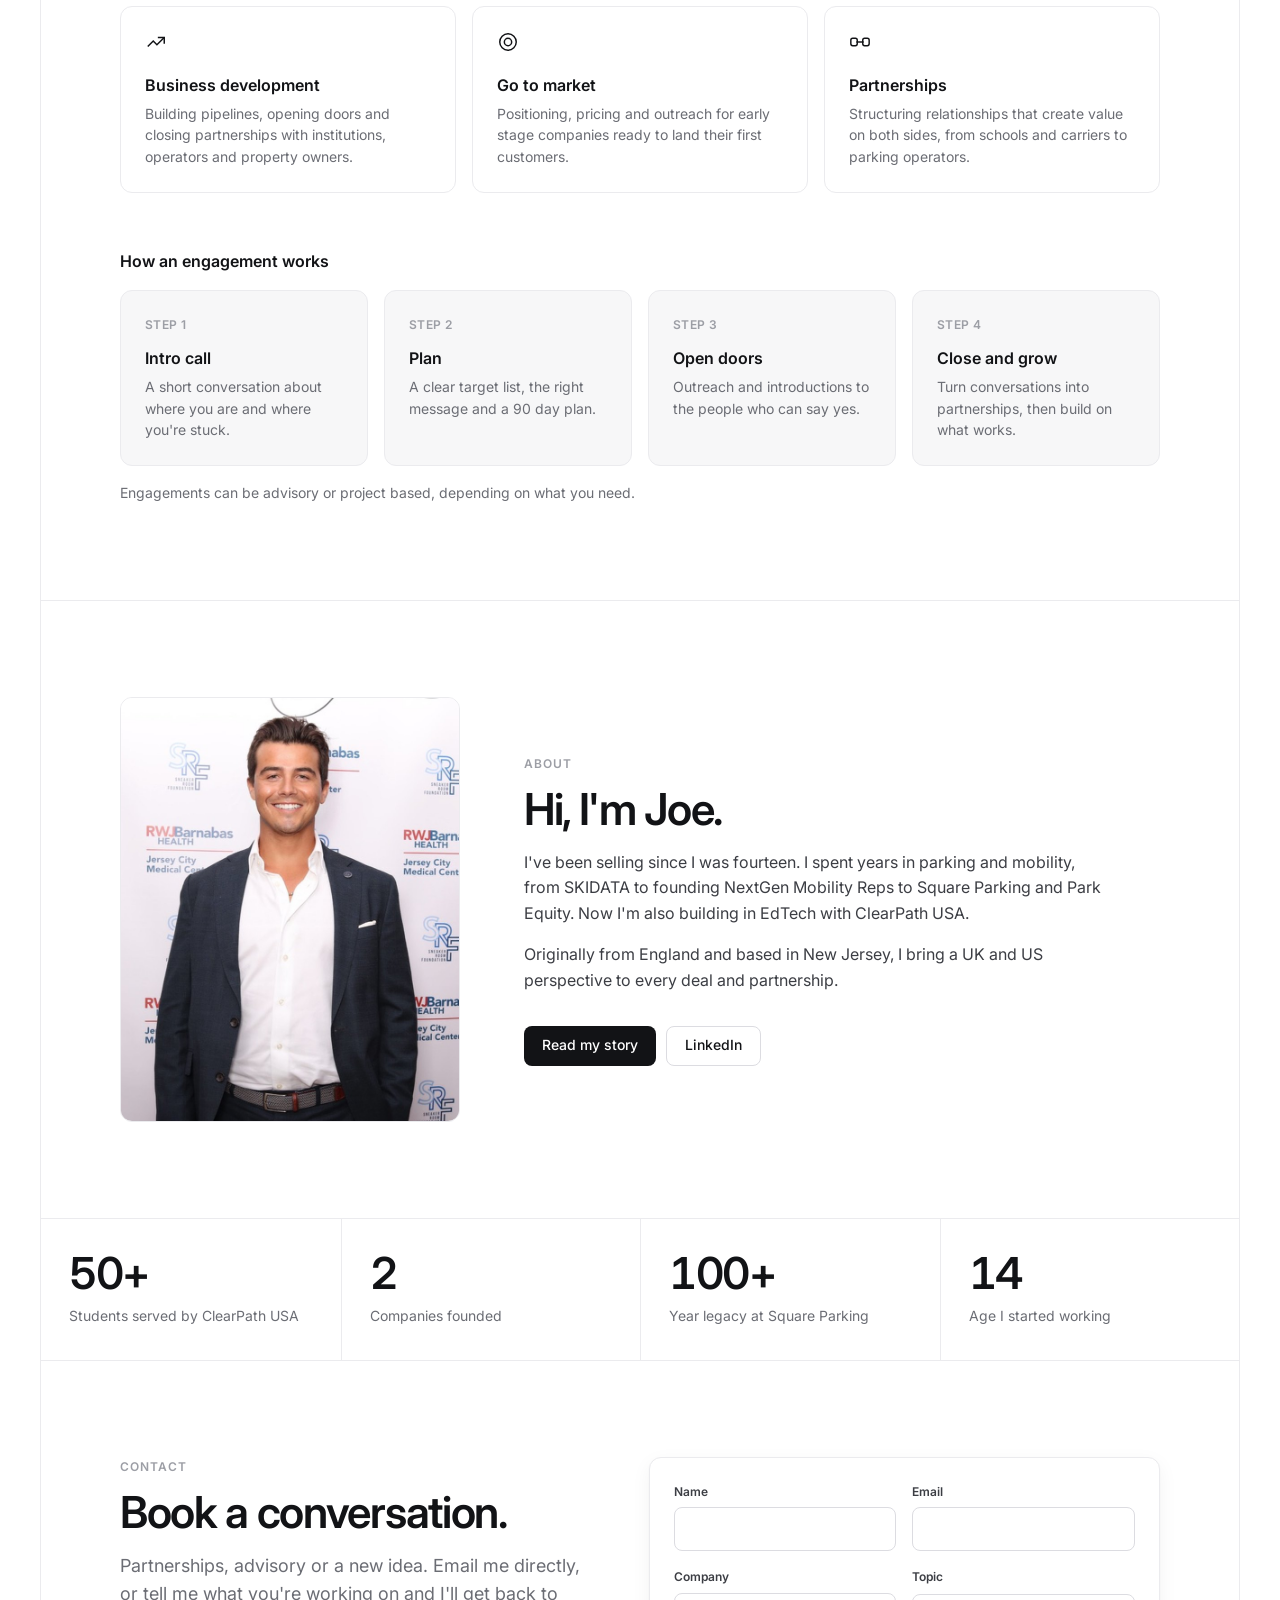
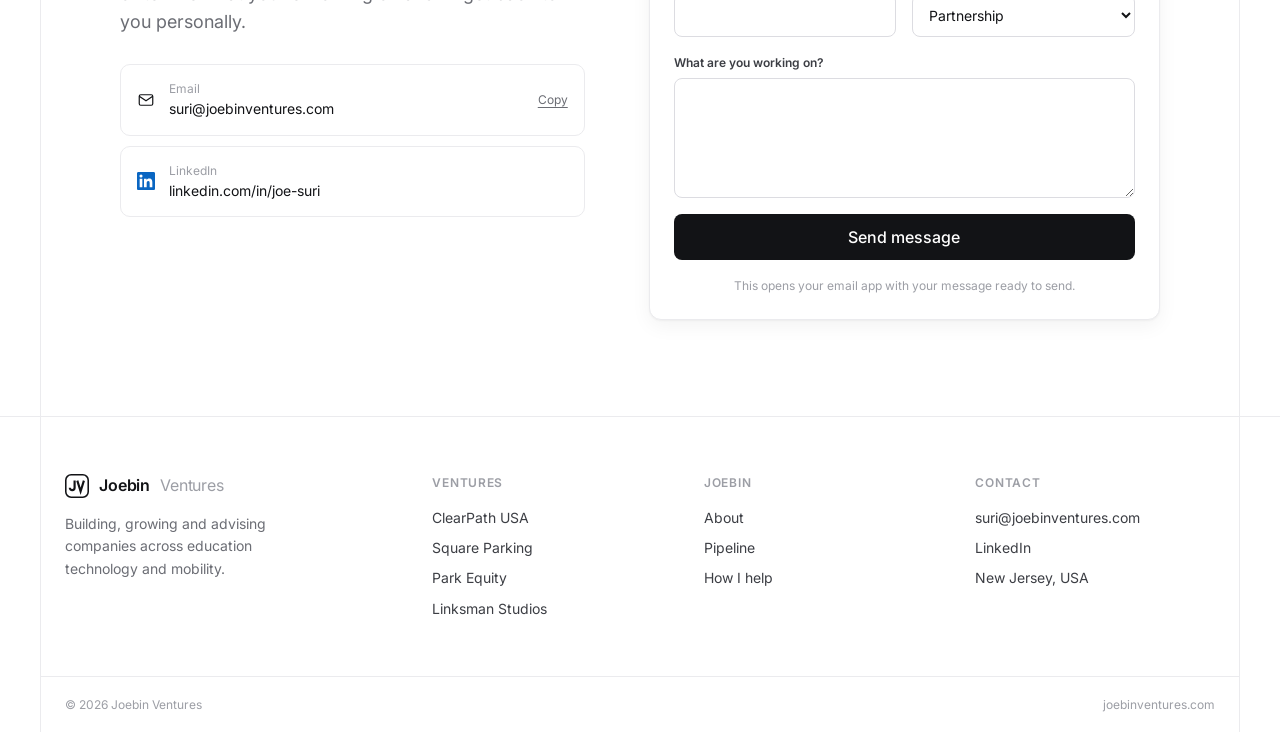
==== commit 97d44c13: "Clean up design: one font, seven size type scale, uniform venture cards Co-Authored-By: Claude Opus " ====
--- a/index.html
+++ b/index.html
@@ -19,7 +19,7 @@
 <script type="application/ld+json">{"@context":"https://schema.org","@type":"Person","name":"Joe Suri","url":"https://joebinventures.com/","email":"mailto:suri@joebinventures.com","jobTitle":"Founder, Joebin Ventures","worksFor":[{"@type":"Organization","name":"Joebin Ventures","url":"https://joebinventures.com/"},{"@type":"Organization","name":"ClearPath USA","url":"https://clearpathusa.io"},{"@type":"Organization","name":"Square Parking"}],"alumniOf":"Boise State University","sameAs":["https://www.linkedin.com/in/joe-suri/"]}</script>
 <link rel="preconnect" href="https://fonts.googleapis.com">
 <link rel="preconnect" href="https://fonts.gstatic.com" crossorigin>
-<link href="https://fonts.googleapis.com/css2?family=Inter:wght@400;500;600&family=Inter+Tight:wght@500;600&display=swap" rel="stylesheet">
+<link href="https://fonts.googleapis.com/css2?family=Inter:wght@400;500;600&display=swap" rel="stylesheet">
 <link rel="stylesheet" href="styles.css">
 </head>
 <body>
@@ -36,7 +36,6 @@
     </ul>
     <div class="navcta">
       <a href="https://www.linkedin.com/in/joe-suri/" class="icon-btn" target="_blank" rel="noopener" aria-label="Joe Suri on LinkedIn"><svg viewBox="0 0 24 24" fill="currentColor"><path d="M20.45 20.45h-3.56v-5.57c0-1.33-.02-3.04-1.85-3.04-1.85 0-2.14 1.45-2.14 2.94v5.67H9.34V9h3.42v1.56h.05c.48-.9 1.64-1.85 3.37-1.85 3.6 0 4.27 2.37 4.27 5.46v6.28zM5.34 7.43a2.06 2.06 0 1 1 0-4.13 2.06 2.06 0 0 1 0 4.13zM7.12 20.45H3.56V9h3.56v11.45zM22.22 0H1.77C.79 0 0 .77 0 1.73v20.54C0 23.23.79 24 1.77 24h20.45c.98 0 1.78-.77 1.78-1.73V1.73C24 .77 23.2 0 22.22 0z"/></svg></a>
-      <a href="about.html" class="btn btn-light">About Joe</a>
       <a href="#contact" class="btn btn-dark">Book a conversation</a>
     </div>
     <button class="menu-btn" id="menuBtn" aria-label="Open menu" aria-expanded="false"><svg viewBox="0 0 24 24" fill="none" stroke="currentColor" stroke-width="1.8"><path d="M4 7h16M4 12h16M4 17h16"/></svg></button>
@@ -47,7 +46,7 @@
 <main class="frame">
 
   <section class="pad hero" id="ventures">
-    <a href="#pipeline" class="announce"><b>New</b><span>Now Associate Partner at Park Equity &rarr;</span></a>
+    <a href="https://parkequityusa.com" target="_blank" rel="noopener" class="announce"><b>New</b>Now Associate Partner at Park Equity</a>
     <h1>Building companies <span>across education and mobility.</span></h1>
     <p>Joebin Ventures is the home of my work as a founder, operator and partner. Two industries, one focus: real results for the people I work with.</p>
     <div class="cta">
@@ -57,119 +56,93 @@
 
     <div class="records inner">
       <a class="rec" href="https://clearpathusa.io" target="_blank" rel="noopener">
-        <div class="rec-h"><img class="ico logo" src="logos/clearpath.png" alt=""><strong>ClearPath USA</strong><span class="tag gold">Co-Founder</span></div>
-        <div class="out"><b>50+ students served</b><span>Partnership with Rutgers Camden, helping international students arrive prepared.</span></div>
-        <dl class="rows">
-          <div class="row"><dt>Industry</dt><dd>Education technology</dd></div>
-          <div class="row"><dt>Status</dt><dd><span class="pill p-green">Operating</span></dd></div>
-        </dl>
-        <div class="rec-f">clearpathusa.io &rarr;</div>
+        <div class="rec-h"><span class="logo-box"><img src="logos/clearpath.png" alt="ClearPath USA logo"></span><div class="rec-t"><strong>ClearPath USA</strong><small>Co-Founder</small></div></div>
+        <h3 class="rec-o">50+ students served</h3>
+        <p class="rec-d">Partnership with Rutgers Camden, helping international students arrive prepared and thrive in the U.S.</p>
+        <div class="rec-f"><span>Education technology</span><span class="pill p-green">Operating</span></div>
       </a>
       <div class="rec">
-        <div class="rec-h"><img class="ico logo" src="logos/square-parking.png" alt=""><strong>Square Parking</strong><span class="tag">Business Development</span></div>
-        <div class="out"><ul><li>Driving expansion for the business</li><li>Built personal relationships with the owners and operators who make deals happen</li></ul></div>
-        <dl class="rows">
-          <div class="row"><dt>Industry</dt><dd>Parking management</dd></div>
-          <div class="row"><dt>Legacy</dt><dd>Family business, 100+ years</dd></div>
-        </dl>
-        <div class="rec-f">Director of Business Development</div>
-      </div>
-      <div class="rec">
-        <div class="rec-h"><span class="ico" style="background:#7a2e3a">PA</span><strong>Pi Alley Garage</strong><span class="tag">Marketing &amp; Sales</span></div>
-        <div class="out"><b>Boston, MA</b><span>Leading marketing and sales for a downtown Boston parking garage, from social growth to a new website.</span></div>
-        <dl class="rows">
-          <div class="row"><dt>Operator</dt><dd>Square Parking</dd></div>
-          <div class="row"><dt>Status</dt><dd><span class="pill p-green">Operating</span></dd></div>
-        </dl>
-        <div class="rec-f">Marketing and sales lead</div>
+        <div class="rec-h"><span class="logo-box"><img src="logos/square-parking.png" alt="Square Parking logo"></span><div class="rec-t"><strong>Square Parking</strong><small>Director of Business Development</small></div></div>
+        <h3 class="rec-o">Driving expansion</h3>
+        <p class="rec-d">Built personal relationships with the owners and operators who make parking deals happen.</p>
+        <div class="rec-f"><span>Parking management</span><span class="pill p-green">Operating</span></div>
+      </div>
+      <div class="rec">
+        <div class="rec-h"><span class="logo-box"><span class="init" style="background:#7a2e3a">PA</span></span><div class="rec-t"><strong>Pi Alley Garage</strong><small>Marketing and Sales Lead</small></div></div>
+        <h3 class="rec-o">Downtown Boston garage</h3>
+        <p class="rec-d">Leading marketing and sales, from social media growth to a brand new website.</p>
+        <div class="rec-f"><span>Parking, Boston MA</span><span class="pill p-green">Operating</span></div>
       </div>
       <a class="rec" href="https://parkequityusa.com" target="_blank" rel="noopener">
-        <div class="rec-h"><img class="ico logo wide" src="logos/park-equity.png" alt=""><strong>Park Equity</strong><span class="tag gold">Associate Partner</span></div>
-        <div class="out"><ul><li>Building personal relationships with key people across parking and mobility</li><li>Driving expansion alongside the firm's leadership</li></ul></div>
-        <dl class="rows">
-          <div class="row"><dt>Industry</dt><dd>Investment</dd></div>
-          <div class="row"><dt>Status</dt><dd><span class="pill p-green">Active</span></dd></div>
-        </dl>
-        <div class="rec-f">parkequityusa.com &rarr;</div>
+        <div class="rec-h"><span class="logo-box"><img src="logos/park-equity.png" alt="Park Equity logo"></span><div class="rec-t"><strong>Park Equity</strong><small>Associate Partner</small></div></div>
+        <h3 class="rec-o">Key relationships</h3>
+        <p class="rec-d">Building relationships with key people across parking and mobility, and driving expansion with the firm's leadership.</p>
+        <div class="rec-f"><span>Investment</span><span class="pill p-blue">Investing</span></div>
       </a>
       <div class="rec">
-        <div class="rec-h"><span class="ico" style="background:#b08a45">LS</span><strong>Linksman Studios</strong><span class="tag">Business Development</span></div>
-        <div class="out"><ul><li>Leading sales and partnerships for a golf focused video and photo studio</li><li>Building a pipeline of clubs, courses and golf brands</li></ul></div>
-        <dl class="rows">
-          <div class="row"><dt>Industry</dt><dd>Golf media</dd></div>
-          <div class="row"><dt>Status</dt><dd><span class="pill p-gold">In motion</span></dd></div>
-        </dl>
-        <div class="rec-f">Sales and partnerships</div>
-      </div>
-      <div class="rec">
-        <div class="rec-h"><img class="ico logo" src="logos/nextgen-mark.svg" alt=""><strong>NextGen Mobility Reps</strong><span class="tag gold">Founder</span></div>
-        <div class="out"><ul><li>Founded a representation business for parking and mobility technology</li><li>Connected tech providers with the operators who buy it</li></ul></div>
-        <dl class="rows">
-          <div class="row"><dt>Industry</dt><dd>Mobility technology</dd></div>
-          <div class="row"><dt>Role</dt><dd>Founder</dd></div>
-        </dl>
-        <div class="rec-f">Founded</div>
-      </div>
-    </div>
-  </section>
-
-  <section class="band">
-    <div class="strip">
-      <small>Experience across</small>
-      <span>ClearPath USA</span><span>Square Parking</span><span>Park Equity</span><span>SKIDATA</span><span>Linksman Studios</span><span>NextGen Mobility</span>
+        <div class="rec-h"><span class="logo-box"><span class="init" style="background:#5a6b3a">LS</span></span><div class="rec-t"><strong>Linksman Studios</strong><small>Business Development</small></div></div>
+        <h3 class="rec-o">Building the pipeline</h3>
+        <p class="rec-d">Leading sales and partnerships for a golf video and photo studio, with clubs, courses and golf brands.</p>
+        <div class="rec-f"><span>Golf media</span><span class="pill p-gold">In motion</span></div>
+      </div>
+      <div class="rec">
+        <div class="rec-h"><span class="logo-box"><img src="logos/nextgen-mark.svg" alt="NextGen Mobility Reps logo"></span><div class="rec-t"><strong>NextGen Mobility Reps</strong><small>Founder</small></div></div>
+        <h3 class="rec-o">Founded and built</h3>
+        <p class="rec-d">A representation business connecting parking and mobility technology with the operators who buy it.</p>
+        <div class="rec-f"><span>Mobility technology</span><span class="pill p-gold">Founded</span></div>
+      </div>
     </div>
   </section>
 
   <section class="band pad" id="why">
     <div class="inner">
-      <span class="eyebrow"><i></i>Why Joe</span>
+      <span class="eyebrow">Why Joe</span>
       <h2 class="h2">Parking and EdTech rarely meet. <span>I've built in both.</span></h2>
       <p class="sub">Most people in parking have never built an EdTech company, and most EdTech founders have never closed a parking deal. That overlap is where I add value.</p>
-      <div class="why">
-        <div><span class="k">01</span><h3>Selling since 14</h3><p>Started on the sales floor at Rip Curl and have been working, selling and leading ever since.</p></div>
-        <div><span class="k">02</span><h3>Deep in parking and mobility</h3><p>Years inside the industry, from technology to operations to investment.</p><div class="path">SKIDATA <i>&rarr;</i> NextGen <i>&rarr;</i> Square Parking <i>&rarr;</i> Park Equity</div></div>
-        <div><span class="k">03</span><h3>Building in EdTech</h3><p>Co-founded ClearPath USA to help international students land well in the United States.</p></div>
-        <div><span class="k">04</span><h3>UK and US perspective</h3><p>Originally from England, built my career in America. I know what it takes to start over somewhere new.</p></div>
+      <div class="grid4">
+        <div class="cell"><span class="k">01</span><h3>Selling since 14</h3><p>Started on the sales floor at Rip Curl and have been selling and leading ever since.</p></div>
+        <div class="cell"><span class="k">02</span><h3>Deep in parking and mobility</h3><p>From technology to operations to investment.</p><div class="path">SKIDATA <i>&rarr;</i> NextGen <i>&rarr;</i> Square Parking <i>&rarr;</i> Park Equity</div></div>
+        <div class="cell"><span class="k">03</span><h3>Building in EdTech</h3><p>Co-founded ClearPath USA to help international students land well in the United States.</p></div>
+        <div class="cell"><span class="k">04</span><h3>UK and US perspective</h3><p>Originally from England, built my career in America. I know what it takes to start over.</p></div>
       </div>
     </div>
   </section>
 
   <section class="band pad" id="testimonial">
     <div class="inner quote">
-      <svg class="qm" viewBox="0 0 32 24" fill="currentColor" aria-hidden="true"><path d="M0 24V14C0 6 4.5 1.3 12 0l1.4 3.4C9 4.8 7.2 7.6 7 11h5v13H0zm18 0V14c0-8 4.5-12.7 12-14l1.4 3.4C27 4.8 25.2 7.6 25 11h5v13H18z"/></svg>
       <blockquote>Joe has been an invaluable addition to my team.</blockquote>
-      <div class="who"><span class="ico" style="background:#1f8a5b">BH</span><div><strong>Brett Harwood</strong><small>Principal, Park Equity</small></div></div>
+      <div class="who"><span class="av">BH</span><div><strong>Brett Harwood</strong><small>Principal, Park Equity</small></div></div>
     </div>
   </section>
 
   <section class="band pad" id="pipeline">
     <div class="inner feat">
       <div>
-        <span class="eyebrow"><i></i>Pipeline</span>
+        <span class="eyebrow">Pipeline</span>
         <h2 class="h2">What's in motion.</h2>
-        <p class="sub">Every venture moves through the same process: find the opportunity, open the door, and build something that lasts.</p>
-        <div class="feat-list">
-          <div class="fl"><svg viewBox="0 0 24 24" fill="none" stroke="currentColor" stroke-width="1.6"><path d="M5 12h14M13 6l6 6-6 6"/></svg><div><strong>In motion</strong><p>Linksman Studios, where I lead sales and partnerships.</p></div></div>
-          <div class="fl"><svg viewBox="0 0 24 24" fill="none" stroke="currentColor" stroke-width="1.6"><path d="M4 19V9M10 19V5M16 19v-7M22 19H2"/></svg><div><strong>Operating</strong><p>ClearPath USA, Square Parking and Pi Alley Garage.</p></div></div>
-          <div class="fl"><svg viewBox="0 0 24 24" fill="none" stroke="currentColor" stroke-width="1.6"><path d="M12 3v18M17 7.5c0-1.9-2.2-3-5-3s-5 1.1-5 3 2.2 2.7 5 3.5 5 1.6 5 3.5-2.2 3-5 3-5-1.1-5-3"/></svg><div><strong>Investing</strong><p>Park Equity, as Associate Partner.</p></div></div>
+        <p class="sub">Every venture follows the same path: find the opportunity, open the door, and build something that lasts.</p>
+        <div class="flist">
+          <div class="fl"><svg viewBox="0 0 24 24" fill="none" stroke="currentColor" stroke-width="1.6"><path d="M5 12h14M13 6l6 6-6 6"/></svg><div><strong>In motion</strong><p>Linksman Studios</p></div></div>
+          <div class="fl"><svg viewBox="0 0 24 24" fill="none" stroke="currentColor" stroke-width="1.6"><path d="M4 19V9M10 19V5M16 19v-7M22 19H2"/></svg><div><strong>Operating</strong><p>ClearPath USA, Square Parking, Pi Alley Garage</p></div></div>
+          <div class="fl"><svg viewBox="0 0 24 24" fill="none" stroke="currentColor" stroke-width="1.6"><circle cx="12" cy="12" r="9"/><path d="M12 7v10M9.5 9.5c0-1 1.1-1.6 2.5-1.6s2.5.6 2.5 1.7c0 2.4-5 1.4-5 3.8 0 1.1 1.1 1.7 2.5 1.7s2.5-.6 2.5-1.6"/></svg><div><strong>Investing</strong><p>Park Equity</p></div></div>
         </div>
       </div>
       <div class="board">
-        <div class="board-top">Ventures pipeline<span>Updated November 2026</span></div>
+        <div class="board-top">Ventures pipeline<span>November 2026</span></div>
         <div class="cols">
           <div class="col">
             <h4><span class="pill p-gold">In motion</span><em>1</em></h4>
-            <div class="card"><strong>Linksman Studios</strong><small>Golf media</small><div class="meta"><span class="tag">Biz Dev</span><span class="av"><img src="joe-suri.jpg" alt=""></span></div></div>
+            <div class="card"><strong>Linksman Studios</strong><small>Golf media</small></div>
           </div>
           <div class="col">
             <h4><span class="pill p-green">Operating</span><em>3</em></h4>
-            <div class="card"><strong>ClearPath USA</strong><small>50+ students served</small><div class="meta"><span class="tag gold">Co-Founder</span><span class="av"><img src="joe-suri.jpg" alt=""></span></div></div>
-            <div class="card"><strong>Square Parking</strong><small>Parking management</small><div class="meta"><span class="tag">Biz Dev</span><span class="av"><img src="joe-suri.jpg" alt=""></span></div></div>
-            <div class="card"><strong>Pi Alley Garage</strong><small>Boston, MA</small><div class="meta"><span class="tag">Marketing</span><span class="av"><img src="joe-suri.jpg" alt=""></span></div></div>
+            <div class="card"><strong>ClearPath USA</strong><small>50+ students served</small></div>
+            <div class="card"><strong>Square Parking</strong><small>Parking management</small></div>
+            <div class="card"><strong>Pi Alley Garage</strong><small>Boston, MA</small></div>
           </div>
           <div class="col">
             <h4><span class="pill p-blue">Investing</span><em>1</em></h4>
-            <div class="card"><strong>Park Equity</strong><small>Investment</small><div class="meta"><span class="tag gold">Partner</span><span class="av"><img src="joe-suri.jpg" alt=""></span></div></div>
+            <div class="card"><strong>Park Equity</strong><small>Investment</small></div>
           </div>
         </div>
       </div>
@@ -178,21 +151,21 @@
 
   <section class="band pad" id="work">
     <div class="inner">
-      <span class="eyebrow"><i></i>How I help</span>
+      <span class="eyebrow">How I help</span>
       <h2 class="h2">Practical work that <span>moves the numbers.</span></h2>
-      <div class="svc">
-        <div><svg viewBox="0 0 24 24" fill="none" stroke="currentColor" stroke-width="1.6"><path d="M3 17l6-6 4 4 8-8"/><path d="M14 7h7v7"/></svg><h3>Business development</h3><p>Building pipelines, opening doors and closing partnerships with institutions, operators and property owners.</p></div>
-        <div><svg viewBox="0 0 24 24" fill="none" stroke="currentColor" stroke-width="1.6"><circle cx="12" cy="12" r="9"/><circle cx="12" cy="12" r="4"/><circle cx="12" cy="12" r=".8" fill="currentColor"/></svg><h3>Go to market</h3><p>Positioning, pricing and outreach for early stage companies ready to land their first customers.</p></div>
-        <div><svg viewBox="0 0 24 24" fill="none" stroke="currentColor" stroke-width="1.6"><path d="M8 12h8"/><rect x="2" y="8" width="7" height="8" rx="2"/><rect x="15" y="8" width="7" height="8" rx="2"/></svg><h3>Partnerships</h3><p>Structuring relationships that create value on both sides, from schools and carriers to parking operators.</p></div>
-      </div>
-      <h3 style="font-size:15px;font-weight:600;margin-top:44px">How an engagement works</h3>
-      <div class="process">
-        <div class="step"><span class="n">Step 1</span><h4>Intro call</h4><p>A short conversation about where you are, what's working and where you're stuck.</p></div>
-        <div class="step"><span class="n">Step 2</span><h4>Plan</h4><p>A clear target list, the right message and a simple plan for the next 90 days.</p></div>
-        <div class="step"><span class="n">Step 3</span><h4>Open doors</h4><p>Outreach and introductions to the people who can say yes.</p></div>
-        <div class="step"><span class="n">Step 4</span><h4>Close and grow</h4><p>Turn conversations into partnerships, then build on what works.</p></div>
-      </div>
-      <p class="engage">Engagements can be advisory or project based, depending on what you need.</p>
+      <div class="grid3">
+        <div class="cell"><svg viewBox="0 0 24 24" fill="none" stroke="currentColor" stroke-width="1.6"><path d="M3 17l6-6 4 4 8-8"/><path d="M14 7h7v7"/></svg><h3>Business development</h3><p>Building pipelines, opening doors and closing partnerships with institutions, operators and property owners.</p></div>
+        <div class="cell"><svg viewBox="0 0 24 24" fill="none" stroke="currentColor" stroke-width="1.6"><circle cx="12" cy="12" r="9"/><circle cx="12" cy="12" r="4"/></svg><h3>Go to market</h3><p>Positioning, pricing and outreach for early stage companies ready to land their first customers.</p></div>
+        <div class="cell"><svg viewBox="0 0 24 24" fill="none" stroke="currentColor" stroke-width="1.6"><path d="M8 12h8"/><rect x="2" y="8" width="7" height="8" rx="2"/><rect x="15" y="8" width="7" height="8" rx="2"/></svg><h3>Partnerships</h3><p>Structuring relationships that create value on both sides, from schools and carriers to parking operators.</p></div>
+      </div>
+      <h3 class="subhead">How an engagement works</h3>
+      <div class="grid4 tight">
+        <div class="cell soft"><span class="k">STEP 1</span><h3>Intro call</h3><p>A short conversation about where you are and where you're stuck.</p></div>
+        <div class="cell soft"><span class="k">STEP 2</span><h3>Plan</h3><p>A clear target list, the right message and a 90 day plan.</p></div>
+        <div class="cell soft"><span class="k">STEP 3</span><h3>Open doors</h3><p>Outreach and introductions to the people who can say yes.</p></div>
+        <div class="cell soft"><span class="k">STEP 4</span><h3>Close and grow</h3><p>Turn conversations into partnerships, then build on what works.</p></div>
+      </div>
+      <p class="note">Engagements can be advisory or project based, depending on what you need.</p>
     </div>
   </section>
 
@@ -200,11 +173,11 @@
     <div class="inner profile">
       <div class="photo"><img src="joe-suri.jpg" alt="Joe Suri"></div>
       <div>
-        <span class="eyebrow"><i></i>About</span>
+        <span class="eyebrow">About</span>
         <h2 class="h2">Hi, I'm Joe.</h2>
         <p>I've been selling since I was fourteen. I spent years in parking and mobility, from SKIDATA to founding NextGen Mobility Reps to Square Parking and Park Equity. Now I'm also building in EdTech with ClearPath USA.</p>
         <p>Originally from England and based in New Jersey, I bring a UK and US perspective to every deal and partnership.</p>
-        <div class="cta"><a href="about.html" class="btn btn-dark">Read my story</a><a href="#contact" class="btn btn-light">Book a conversation</a></div>
+        <div class="cta"><a href="about.html" class="btn btn-dark">Read my story</a><a href="https://www.linkedin.com/in/joe-suri/" target="_blank" rel="noopener" class="btn btn-light">LinkedIn</a></div>
       </div>
     </div>
   </section>
@@ -218,16 +191,15 @@
     </div>
   </section>
 
-  <section class="band pad final left" id="contact">
+  <section class="band pad" id="contact">
     <div class="inner contact-grid">
       <div>
-        <span class="eyebrow"><i></i>Contact</span>
+        <span class="eyebrow">Contact</span>
         <h2 class="h2">Book a conversation.</h2>
-        <p class="sub">Partnerships, advisory or a new idea. Email me directly, or tell me a little about what you're working on below and I'll get back to you personally.</p>
+        <p class="sub">Partnerships, advisory or a new idea. Email me directly, or tell me what you're working on and I'll get back to you personally.</p>
         <div class="ways">
-          <div class="way"><svg viewBox="0 0 24 24" fill="none" stroke="currentColor" stroke-width="1.6"><rect x="3" y="5" width="18" height="14" rx="2"/><path d="m3 7 9 6 9-6"/></svg><div><small>Email</small><span>suri@joebinventures.com</span></div><button class="copy" data-copy="suri@joebinventures.com">Copy</button></div>
-          <a class="way" href="https://www.linkedin.com/in/joe-suri/" target="_blank" rel="noopener"><svg style="color:#0a66c2" viewBox="0 0 24 24" fill="currentColor"><path d="M20.45 20.45h-3.56v-5.57c0-1.33-.02-3.04-1.85-3.04-1.85 0-2.14 1.45-2.14 2.94v5.67H9.34V9h3.42v1.56h.05c.48-.9 1.64-1.85 3.37-1.85 3.6 0 4.27 2.37 4.27 5.46v6.28zM5.34 7.43a2.06 2.06 0 1 1 0-4.13 2.06 2.06 0 0 1 0 4.13zM7.12 20.45H3.56V9h3.56v11.45zM22.22 0H1.77C.79 0 0 .77 0 1.73v20.54C0 23.23.79 24 1.77 24h20.45c.98 0 1.78-.77 1.78-1.73V1.73C24 .77 23.2 0 22.22 0z"/></svg><div><small>LinkedIn</small><span>linkedin.com/in/joe-suri</span></div></a>
-          <div class="way"><svg viewBox="0 0 24 24" fill="none" stroke="currentColor" stroke-width="1.6"><path d="M12 21s-7-6.2-7-11a7 7 0 0 1 14 0c0 4.8-7 11-7 11z"/><circle cx="12" cy="10" r="2.5"/></svg><div><small>Based in</small><span>New Jersey, serving the New York metro</span></div></div>
+          <a class="way" href="mailto:suri@joebinventures.com"><svg viewBox="0 0 24 24" fill="none" stroke="currentColor" stroke-width="1.6"><rect x="3" y="5" width="18" height="14" rx="2"/><path d="m3 7 9 6 9-6"/></svg><div><small>Email</small><span>suri@joebinventures.com</span></div><button class="copy" type="button" data-copy="suri@joebinventures.com">Copy</button></a>
+          <a class="way" href="https://www.linkedin.com/in/joe-suri/" target="_blank" rel="noopener"><svg viewBox="0 0 24 24" fill="#0a66c2"><path d="M20.45 20.45h-3.56v-5.57c0-1.33-.02-3.04-1.85-3.04-1.85 0-2.14 1.45-2.14 2.94v5.67H9.34V9h3.42v1.56h.05c.48-.9 1.64-1.85 3.37-1.85 3.6 0 4.27 2.37 4.27 5.46v6.28zM5.34 7.43a2.06 2.06 0 1 1 0-4.13 2.06 2.06 0 0 1 0 4.13zM7.12 20.45H3.56V9h3.56v11.45zM22.22 0H1.77C.79 0 0 .77 0 1.73v20.54C0 23.23.79 24 1.77 24h20.45c.98 0 1.78-.77 1.78-1.73V1.73C24 .77 23.2 0 22.22 0z"/></svg><div><small>LinkedIn</small><span>linkedin.com/in/joe-suri</span></div></a>
         </div>
       </div>
       <form class="cf" id="cf" novalidate>
@@ -264,7 +236,7 @@
 var h=document.querySelector('header'),mb=document.getElementById('menuBtn');
 mb.addEventListener('click',function(){var o=h.classList.toggle('open');mb.setAttribute('aria-expanded',o)});
 document.querySelectorAll('.mnav a').forEach(function(a){a.addEventListener('click',function(){h.classList.remove('open')})});
-document.querySelectorAll('.copy').forEach(function(b){b.addEventListener('click',function(){var t=b.getAttribute('data-copy');
+document.querySelectorAll('.copy').forEach(function(b){b.addEventListener('click',function(e){e.preventDefault();e.stopPropagation();var t=b.getAttribute('data-copy');
  var done=function(){b.textContent='Copied';setTimeout(function(){b.textContent='Copy'},1600)};
  if(navigator.clipboard){navigator.clipboard.writeText(t).then(done,function(){})}});});
 var f=document.getElementById('cf');
--- a/styles.css
+++ b/styles.css
@@ -1,294 +1,232 @@
-/* Light, framed layout: hairline rails down both sides, sections stacked with rules, product-style cards */
+/* Joebin Ventures. One font (Inter), seven sizes, one card pattern. Light framed layout. */
 :root{
-  --bg:#ffffff; --soft:#f8f8f9; --soft2:#f2f2f4;
-  --line:#ebebee; --line2:#dcdce1;
+  --bg:#ffffff; --soft:#f7f7f8; --line:#ebebee; --line2:#dcdce1;
   --text:#121316; --body:#3c3e44; --muted:#6b6d74; --faint:#9c9ea5;
-  --gold:#b08a45; --goldSoft:#f6efe2; --green:#1f8a5b; --greenSoft:#e7f5ee; --blue:#3a63d8; --blueSoft:#eaf0fd;
-  --display:"Inter Tight",Inter,Arial,Helvetica,sans-serif;
-  --sans:Inter,Arial,Helvetica,sans-serif;
-  --r:10px;
+  --green:#1f8a5b; --greenSoft:#e8f5ee; --blue:#3a63d8; --blueSoft:#ebf0fd; --amber:#9a6b1f; --amberSoft:#f7efe1;
+  --font:Inter,Arial,Helvetica,sans-serif;
+
+  /* Type scale: the only sizes used anywhere */
+  --t-xs:12px;   /* labels, tags, meta */
+  --t-sm:14px;   /* card text, secondary copy */
+  --t-base:16px; /* body copy */
+  --t-md:18px;   /* intros, lead paragraphs */
+  --t-lg:22px;   /* card headlines, h3 */
+  --t-xl:clamp(30px,4vw,44px);  /* section titles */
+  --t-2xl:clamp(38px,6vw,64px); /* page titles */
+
+  --r:12px;
+  --shadow:0 1px 2px rgba(16,17,20,.04),0 6px 20px rgba(16,17,20,.05);
 }
 *{box-sizing:border-box;margin:0;padding:0}
 html{scroll-behavior:smooth;overflow-x:clip}
-body{background:var(--bg);color:var(--text);font-family:var(--sans);font-size:16px;line-height:1.55;-webkit-font-smoothing:antialiased;overflow-x:hidden}
+body{background:var(--bg);color:var(--text);font-family:var(--font);font-size:var(--t-base);line-height:1.6;-webkit-font-smoothing:antialiased}
 a{color:inherit;text-decoration:none}
 img{display:block;max-width:100%}
-h1,h2,h3{font-family:var(--display);text-wrap:balance}
+h1,h2,h3,h4{font-weight:600;text-wrap:balance}
+button{font-family:inherit}
+:focus-visible{outline:2px solid var(--blue);outline-offset:2px}
 
 /* Frame */
 .frame{max-width:1200px;margin:0 auto;border-left:1px solid var(--line);border-right:1px solid var(--line)}
-.band{border-top:1px solid var(--line);position:relative}
-.pad{padding:96px max(24px,env(safe-area-inset-left,0px)) 96px max(24px,env(safe-area-inset-right,0px))}
+.band{border-top:1px solid var(--line)}
+.pad{padding-block:96px;padding-left:max(24px,env(safe-area-inset-left,0px));padding-right:max(24px,env(safe-area-inset-right,0px))}
 .inner{max-width:1040px;margin:0 auto}
-.band::before,.band::after{content:"";position:absolute;top:-4px;width:7px;height:7px;background:var(--bg);border:1px solid var(--line2);border-radius:2px}
-.band::before{left:-4px}.band::after{right:-4px}
 
 /* Header */
-header{position:sticky;top:0;z-index:30;background:rgba(255,255,255,.86);backdrop-filter:saturate(1.4) blur(12px);border-bottom:1px solid var(--line)}
-.nav{max-width:1200px;margin:0 auto;height:64px;display:flex;align-items:center;justify-content:space-between;padding:0 max(24px,env(safe-area-inset-left,0px)) 0 max(24px,env(safe-area-inset-right,0px));gap:24px}
-.brand{display:flex;align-items:center;gap:10px;font-weight:600;font-size:15px;letter-spacing:-.01em}
+header{position:sticky;top:0;z-index:30;background:rgba(255,255,255,.9);backdrop-filter:blur(12px);border-bottom:1px solid var(--line)}
+.nav{max-width:1200px;margin:0 auto;height:64px;display:flex;align-items:center;justify-content:space-between;gap:24px;padding-left:max(24px,env(safe-area-inset-left,0px));padding-right:max(24px,env(safe-area-inset-right,0px))}
+.brand{display:flex;align-items:center;gap:10px;font-weight:600;font-size:var(--t-base);letter-spacing:-.01em}
 .brand img{height:24px;width:auto}
 .brand em{font-style:normal;font-weight:400;color:var(--faint)}
-.links{display:flex;gap:28px;list-style:none;font-size:14px;color:var(--muted)}
+.links{display:flex;gap:28px;list-style:none;font-size:var(--t-sm);color:var(--muted)}
 .links a:hover,.links a.on{color:var(--text)}
 .navcta{display:flex;gap:8px;align-items:center}
+.icon-btn{width:38px;height:38px;border:1px solid var(--line2);border-radius:8px;display:inline-flex;align-items:center;justify-content:center;color:#0a66c2;background:#fff}
+.icon-btn svg{width:16px;height:16px}
+.menu-btn{display:none;width:38px;height:38px;border:1px solid var(--line2);border-radius:8px;background:#fff;align-items:center;justify-content:center;cursor:pointer}
+.menu-btn svg{width:18px;height:18px}
+.mnav{display:none;border-top:1px solid var(--line);background:#fff;padding:8px max(24px,env(safe-area-inset-left,0px)) 16px max(24px,env(safe-area-inset-right,0px))}
+.mnav a{display:block;padding:12px 0;border-bottom:1px solid var(--line);font-size:var(--t-base)}
+.mnav a:last-child{border-bottom:0}
+header.open .mnav{display:block}
 
 /* Buttons */
-.btn{display:inline-flex;align-items:center;gap:8px;height:38px;padding:0 16px;border-radius:8px;font-size:14px;font-weight:500;transition:background .15s,border-color .15s,box-shadow .15s;white-space:nowrap}
-.btn-dark{background:var(--text);color:#fff;box-shadow:0 1px 2px rgba(0,0,0,.18),inset 0 1px 0 rgba(255,255,255,.12)}
+.btn{display:inline-flex;align-items:center;justify-content:center;gap:8px;height:40px;padding:0 18px;border-radius:8px;font-size:var(--t-sm);font-weight:500;white-space:nowrap;transition:background .15s,border-color .15s;cursor:pointer;border:0}
+.btn-dark{background:var(--text);color:#fff}
 .btn-dark:hover{background:#2a2c31}
-.btn-light{background:#fff;border:1px solid var(--line2);color:var(--text);box-shadow:0 1px 2px rgba(16,17,20,.05)}
+.btn-light{background:#fff;border:1px solid var(--line2);color:var(--text)}
 .btn-light:hover{border-color:#c4c5cb}
-.btn-lg{height:44px;padding:0 20px;font-size:15px}
-.btn:focus-visible,a:focus-visible{outline:2px solid var(--blue);outline-offset:2px}
-
-/* Type */
-.eyebrow{display:inline-flex;align-items:center;gap:8px;font-size:13px;font-weight:500;color:var(--muted)}
-.eyebrow i{width:6px;height:6px;border-radius:2px;background:var(--gold);display:inline-block}
-.h2{font-size:clamp(30px,4vw,44px);font-weight:600;letter-spacing:-.035em;line-height:1.08;margin-top:14px;max-width:700px}
+.btn-lg{height:46px;padding:0 22px;font-size:var(--t-base)}
+.btn svg{width:16px;height:16px;flex:none}
+
+/* Section heads */
+.eyebrow{display:block;font-size:var(--t-xs);font-weight:600;letter-spacing:.08em;text-transform:uppercase;color:var(--faint)}
+.h2{font-size:var(--t-xl);font-weight:600;letter-spacing:-.03em;line-height:1.1;margin-top:12px;max-width:720px}
 .h2 span{color:var(--faint)}
-.sub{color:var(--muted);font-size:17px;margin-top:14px;max-width:560px}
+.sub{font-size:var(--t-md);color:var(--muted);margin-top:16px;max-width:600px;line-height:1.55}
+.cta{display:flex;gap:10px;flex-wrap:wrap;margin-top:32px}
 
 /* Hero */
-.hero{text-align:center;padding-top:88px;padding-bottom:72px;background-image:radial-gradient(var(--line2) 1px,transparent 1px);background-size:22px 22px;background-position:center;position:relative}
-.hero::after{content:"";position:absolute;inset:0;background:radial-gradient(ellipse 70% 80% at 50% 40%,rgba(255,255,255,.96) 35%,rgba(255,255,255,.7) 70%,rgba(255,255,255,0));pointer-events:none}
-.hero > *{position:relative;z-index:1}
-.announce{display:inline-flex;align-items:center;gap:10px;height:32px;padding:0 6px 0 6px;border:1px solid var(--line2);border-radius:999px;background:#fff;font-size:13px;color:var(--body);box-shadow:0 1px 2px rgba(16,17,20,.04)}
-.announce b{font-weight:500;background:var(--goldSoft);color:#8a6a2e;border-radius:999px;padding:3px 9px;font-size:12px}
-.announce span{padding-right:8px}
-.hero h1{margin:26px auto 0;font-size:clamp(40px,6.4vw,72px);font-weight:600;letter-spacing:-.045em;line-height:1.02;max-width:880px}
+.hero{text-align:center;padding-top:96px}
+.announce{display:inline-flex;align-items:center;gap:8px;padding:5px 14px 5px 6px;border:1px solid var(--line2);border-radius:999px;font-size:var(--t-sm);color:var(--body);background:#fff}
+.announce b{font-size:var(--t-xs);font-weight:600;color:var(--amber);background:var(--amberSoft);border-radius:999px;padding:2px 9px}
+.hero h1{font-size:var(--t-2xl);font-weight:600;letter-spacing:-.04em;line-height:1.04;margin:24px auto 0;max-width:860px}
 .hero h1 span{color:var(--faint)}
-.hero p{margin:22px auto 0;max-width:560px;font-size:18px;color:var(--muted)}
-.hero .cta{margin-top:32px;display:flex;justify-content:center;gap:10px;flex-wrap:wrap}
-
-/* Record cards */
-.records{display:grid;grid-template-columns:repeat(3,1fr);gap:14px;margin-top:56px;text-align:left}
-.rec{background:#fff;border:1px solid var(--line);border-radius:var(--r);box-shadow:0 1px 2px rgba(16,17,20,.04),0 4px 14px rgba(16,17,20,.04);overflow:hidden;transition:border-color .15s,box-shadow .15s,transform .15s}
-a.rec:hover{border-color:var(--line2);box-shadow:0 2px 4px rgba(16,17,20,.05),0 10px 24px rgba(16,17,20,.07);transform:translateY(-1px)}
-.rec-h{display:flex;align-items:center;gap:10px;padding:14px 16px;border-bottom:1px solid var(--line)}
-.ico{width:26px;height:26px;border-radius:7px;display:grid;place-items:center;font-size:12px;font-weight:600;color:#fff;flex:none}
-.rec-h strong{font-size:14px;font-weight:600;min-width:0}
-.tag{margin-left:auto;font-size:11.5px;font-weight:500;color:var(--muted);border:1px solid var(--line);background:var(--soft);padding:2px 8px;border-radius:6px;white-space:nowrap}
-.tag.gold{color:#8a6a2e;background:var(--goldSoft);border-color:#ecdfc6}
-.rows{padding:6px 16px 4px}
-.row{display:grid;grid-template-columns:96px 1fr;gap:10px;padding:8px 0;font-size:13px;border-bottom:1px dashed var(--line)}
-.row:last-child{border-bottom:0}
-.row dt{color:var(--faint);display:flex;align-items:center;gap:6px}
-.row dd{color:var(--body);min-width:0}
-.pill{display:inline-flex;align-items:center;gap:6px;font-size:12px;font-weight:500;padding:1px 8px;border-radius:6px}
+.hero > p{font-size:var(--t-md);color:var(--muted);max-width:580px;margin:20px auto 0;line-height:1.55}
+.hero .cta{justify-content:center}
+
+/* Venture cards: one pattern for all */
+.records{display:grid;grid-template-columns:repeat(3,1fr);gap:16px;margin-top:64px;text-align:left}
+.rec{display:flex;flex-direction:column;background:#fff;border:1px solid var(--line);border-radius:var(--r);box-shadow:var(--shadow);padding:20px;transition:border-color .15s,box-shadow .15s}
+a.rec:hover{border-color:var(--line2);box-shadow:0 2px 4px rgba(16,17,20,.05),0 12px 28px rgba(16,17,20,.08)}
+.rec-h{display:flex;align-items:center;gap:12px}
+.logo-box{width:52px;height:40px;flex:none;border:1px solid var(--line);border-radius:8px;background:#fff;display:flex;align-items:center;justify-content:center;padding:5px;overflow:hidden}
+.logo-box img{max-width:100%;max-height:100%;object-fit:contain}
+.logo-box .init{width:28px;height:28px;border-radius:6px;color:#fff;font-size:var(--t-xs);font-weight:600;display:flex;align-items:center;justify-content:center}
+.rec-t{min-width:0}
+.rec-t strong{display:block;font-size:var(--t-base);font-weight:600;line-height:1.3}
+.rec-t small{display:block;font-size:var(--t-xs);color:var(--muted);margin-top:2px}
+.rec-o{font-size:var(--t-lg);letter-spacing:-.02em;line-height:1.2;margin-top:20px}
+.rec-d{font-size:var(--t-sm);color:var(--body);margin-top:8px;line-height:1.55;flex:1}
+.rec-f{display:flex;align-items:center;justify-content:space-between;gap:10px;margin-top:20px;padding-top:14px;border-top:1px solid var(--line);font-size:var(--t-xs);color:var(--muted)}
+.pill{display:inline-flex;align-items:center;gap:6px;font-size:var(--t-xs);font-weight:500;padding:2px 9px;border-radius:999px;white-space:nowrap}
 .pill::before{content:"";width:6px;height:6px;border-radius:50%;background:currentColor}
 .p-green{color:var(--green);background:var(--greenSoft)}
 .p-blue{color:var(--blue);background:var(--blueSoft)}
-.p-gold{color:#8a6a2e;background:var(--goldSoft)}
-.rec-f{padding:10px 16px;font-size:12.5px;color:var(--faint);border-top:1px solid var(--line);background:var(--soft)}
-.rec.add{border-style:dashed;box-shadow:none;background:var(--soft);display:flex;flex-direction:column;align-items:center;justify-content:center;text-align:center;padding:28px;gap:6px;min-height:220px}
-.rec.add .plus{width:34px;height:34px;border-radius:9px;border:1px solid var(--line2);background:#fff;display:grid;place-items:center;font-size:18px;color:var(--muted);margin-bottom:6px}
-.rec.add strong{font-size:14px;font-weight:600}
-.rec.add span{font-size:13px;color:var(--muted)}
-
-/* Name strip */
-.strip{padding:34px 24px;display:flex;flex-wrap:wrap;align-items:center;justify-content:center;gap:14px 44px}
-.strip small{width:100%;text-align:center;font-size:13px;color:var(--faint);margin-bottom:6px}
-.strip span{font-family:var(--display);font-size:18px;font-weight:600;letter-spacing:-.02em;color:#b5b7bd}
-
-/* Two column feature */
-.feat{display:grid;grid-template-columns:.9fr 1.1fr;gap:64px;align-items:center}
-.feat-list{margin-top:30px;display:grid;gap:4px}
-.fl{display:grid;grid-template-columns:28px 1fr;gap:12px;padding:14px 0;border-top:1px solid var(--line)}
-.fl:first-child{border-top:0}
-.fl svg{width:20px;height:20px;margin-top:2px;color:var(--text)}
-.fl strong{font-weight:600;font-size:15px}
-.fl p{color:var(--muted);font-size:14.5px;margin-top:2px}
-
-/* Board */
-.board{background:var(--soft);border:1px solid var(--line);border-radius:12px;padding:12px;box-shadow:0 1px 2px rgba(16,17,20,.04),0 12px 32px rgba(16,17,20,.06)}
-.board-top{display:flex;align-items:center;gap:8px;padding:2px 4px 12px;font-size:13px;font-weight:600}
-.board-top span{margin-left:auto;font-weight:400;color:var(--faint);font-size:12px}
+.p-gold{color:var(--amber);background:var(--amberSoft)}
+
+/* Why Joe / services / process: shared grid cell style */
+.grid4,.grid3{display:grid;gap:16px;margin-top:48px}
+.grid4{grid-template-columns:repeat(4,1fr)}
+.grid3{grid-template-columns:repeat(3,1fr)}
+.cell{border:1px solid var(--line);border-radius:var(--r);padding:24px;background:#fff}
+.cell.soft{background:var(--soft)}
+.cell .k{display:block;font-size:var(--t-xs);font-weight:600;color:var(--faint);letter-spacing:.04em}
+.cell svg{width:22px;height:22px;color:var(--text)}
+.cell h3{font-size:var(--t-base);margin-top:14px;line-height:1.35}
+.cell p{font-size:var(--t-sm);color:var(--muted);margin-top:6px;line-height:1.55}
+.path{display:flex;flex-wrap:wrap;gap:4px 6px;margin-top:12px;font-size:var(--t-xs);color:var(--body)}
+.path i{font-style:normal;color:var(--faint)}
+.subhead{font-size:var(--t-base);margin-top:56px}
+.note{font-size:var(--t-sm);color:var(--muted);margin-top:16px}
+
+/* Testimonial */
+.quote{text-align:center;max-width:760px}
+.quote blockquote{font-size:var(--t-xl);font-weight:600;letter-spacing:-.03em;line-height:1.2;text-wrap:balance}
+.quote blockquote::before{content:"\201C";color:var(--faint)}
+.quote blockquote::after{content:"\201D";color:var(--faint)}
+.who{display:inline-flex;align-items:center;gap:12px;margin-top:28px;text-align:left}
+.who .av{width:40px;height:40px;border-radius:50%;background:var(--green);color:#fff;font-size:var(--t-xs);font-weight:600;display:flex;align-items:center;justify-content:center}
+.who strong{display:block;font-size:var(--t-sm);font-weight:600}
+.who small{display:block;font-size:var(--t-xs);color:var(--muted)}
+
+/* Pipeline */
+.feat{display:grid;grid-template-columns:1fr 1.1fr;gap:64px;align-items:center}
+.flist{margin-top:28px}
+.fl{display:grid;grid-template-columns:24px 1fr;gap:14px;padding:16px 0;border-top:1px solid var(--line)}
+.fl:first-child{border-top:0;padding-top:0}
+.fl svg{width:20px;height:20px;margin-top:2px}
+.fl strong{display:block;font-size:var(--t-base);font-weight:600}
+.fl p{font-size:var(--t-sm);color:var(--muted);margin-top:2px}
+.board{background:var(--soft);border:1px solid var(--line);border-radius:var(--r);padding:14px}
+.board-top{display:flex;justify-content:space-between;align-items:center;font-size:var(--t-sm);font-weight:600;padding:2px 4px 14px}
+.board-top span{font-size:var(--t-xs);font-weight:400;color:var(--faint)}
 .cols{display:grid;grid-template-columns:repeat(3,1fr);gap:10px}
-.col h4{display:flex;align-items:center;gap:6px;font-size:12px;font-weight:500;color:var(--muted);padding:4px 4px 8px}
-.col h4 em{font-style:normal;color:var(--faint);margin-left:auto}
-.card{background:#fff;border:1px solid var(--line);border-radius:8px;padding:11px 12px;margin-bottom:8px;box-shadow:0 1px 1px rgba(16,17,20,.03)}
-.card strong{display:block;font-size:13px;font-weight:600}
-.card small{display:block;font-size:12px;color:var(--muted);margin-top:2px}
-.card .meta{display:flex;align-items:center;justify-content:space-between;margin-top:10px}
-.card .av{width:18px;height:18px;border-radius:50%;overflow:hidden;border:1px solid var(--line)}
-.card .av img{width:100%;height:100%;object-fit:cover;object-position:50% 12%}
-.card.ghost{border-style:dashed;background:transparent;box-shadow:none;color:var(--faint);font-size:12.5px;text-align:center}
+.col h4{display:flex;align-items:center;justify-content:space-between;padding:0 2px 10px;font-weight:500}
+.col h4 em{font-style:normal;font-size:var(--t-xs);color:var(--faint)}
+.card{background:#fff;border:1px solid var(--line);border-radius:8px;padding:12px;margin-bottom:8px}
+.card strong{display:block;font-size:var(--t-sm);font-weight:600}
+.card small{display:block;font-size:var(--t-xs);color:var(--muted);margin-top:2px}
+
+/* Profile */
+.profile{display:grid;grid-template-columns:340px 1fr;gap:64px;align-items:center}
+.photo{border-radius:var(--r);overflow:hidden;border:1px solid var(--line);aspect-ratio:4/5;max-width:100%}
+.photo img{width:100%;height:100%;object-fit:cover;object-position:50% 15%}
+.profile p{font-size:var(--t-base);color:var(--body);margin-top:16px;max-width:580px}
+.profile h1.h2{font-size:var(--t-2xl);letter-spacing:-.04em}
+.chips{display:flex;flex-wrap:wrap;gap:8px;margin-top:24px}
+.chips span{font-size:var(--t-xs);padding:5px 12px;border:1px solid var(--line2);border-radius:999px;color:var(--body);background:#fff}
 
 /* Stats */
-.stats{display:grid;grid-template-columns:repeat(4,1fr);border-top:1px solid var(--line)}
-.stat{padding:30px 28px;border-left:1px solid var(--line)}
+.stats{display:grid;grid-template-columns:repeat(4,1fr)}
+.stat{padding:32px 28px;border-left:1px solid var(--line)}
 .stat:first-child{border-left:0}
-.stat b{display:block;font-family:var(--display);font-size:38px;font-weight:600;letter-spacing:-.04em;line-height:1;font-variant-numeric:tabular-nums}
-.stat span{display:block;margin-top:10px;font-size:13.5px;color:var(--muted)}
-
-/* Profile */
-.profile{display:grid;grid-template-columns:340px 1fr;gap:56px;align-items:center}
-.photo{border-radius:12px;overflow:hidden;border:1px solid var(--line);box-shadow:0 12px 32px rgba(16,17,20,.08);aspect-ratio:4/5;max-width:100%}
-.photo img{width:100%;height:100%;object-fit:cover;object-position:50% 15%}
-.profile p{color:var(--body);font-size:17px;margin-top:16px;max-width:560px}
-.profile .cta{display:flex;gap:10px;margin-top:28px;flex-wrap:wrap}
-
-/* Services */
-.svc{display:grid;grid-template-columns:repeat(3,1fr);margin-top:48px;border:1px solid var(--line);border-radius:12px;overflow:hidden}
-.svc div{padding:28px;border-left:1px solid var(--line)}
-.svc div:first-child{border-left:0}
-.svc svg{width:22px;height:22px}
-.svc h3{font-size:17px;font-weight:600;letter-spacing:-.015em;margin-top:18px}
-.svc p{font-size:14.5px;color:var(--muted);margin-top:6px}
-
-/* CTA */
-.final{text-align:center;padding-top:110px;padding-bottom:110px}
-.final .h2{margin-left:auto;margin-right:auto}
-.final .cta{margin-top:30px;display:flex;justify-content:center;gap:10px;flex-wrap:wrap}
-.email{margin-top:18px;font-size:14px;color:var(--muted)}
-.email span{user-select:all}
+.stat b{display:block;font-size:var(--t-xl);font-weight:600;letter-spacing:-.03em;line-height:1;font-variant-numeric:tabular-nums}
+.stat span{display:block;font-size:var(--t-sm);color:var(--muted);margin-top:10px}
+
+/* Awards and journey table (About) */
+.award .ic{width:36px;height:36px;border-radius:8px;background:var(--amberSoft);color:var(--amber);display:flex;align-items:center;justify-content:center}
+.award .ic svg{width:18px;height:18px;color:var(--amber)}
+.award small{display:block;font-size:var(--t-xs);color:var(--faint);margin-top:2px}
+.table{margin-top:48px;border:1px solid var(--line);border-radius:var(--r);overflow:hidden;background:#fff}
+.tr{display:grid;grid-template-columns:140px 220px 1fr;gap:20px;padding:18px 24px;border-top:1px solid var(--line);align-items:baseline}
+.tr:first-child{border-top:0}
+.tr.th{background:var(--soft);font-size:var(--t-xs);font-weight:600;letter-spacing:.06em;text-transform:uppercase;color:var(--faint);padding-block:12px}
+.tr .when{font-size:var(--t-sm);color:var(--muted)}
+.tr strong{font-size:var(--t-base);font-weight:600}
+.tr p{font-size:var(--t-sm);color:var(--muted)}
+
+/* Contact */
+.contact-grid{display:grid;grid-template-columns:1fr 1.1fr;gap:64px;align-items:start}
+.ways{margin-top:28px;display:grid;gap:10px}
+.way{display:flex;align-items:center;gap:14px;padding:14px 16px;border:1px solid var(--line);border-radius:10px;background:#fff;font-size:var(--t-sm)}
+a.way:hover{border-color:var(--line2)}
+.way svg{width:18px;height:18px;flex:none}
+.way small{display:block;font-size:var(--t-xs);color:var(--faint)}
+.copy{margin-left:auto;background:none;border:0;font-size:var(--t-xs);color:var(--muted);cursor:pointer;text-decoration:underline;text-underline-offset:3px}
+.copy:hover{color:var(--text)}
+form.cf{border:1px solid var(--line);border-radius:var(--r);padding:24px;background:#fff;box-shadow:var(--shadow);display:grid;gap:16px}
+.cf .two{display:grid;grid-template-columns:1fr 1fr;gap:16px}
+.cf label{display:grid;gap:6px;font-size:var(--t-xs);font-weight:600;color:var(--body);min-width:0}
+.cf input,.cf select,.cf textarea{font:inherit;font-size:var(--t-sm);font-weight:400;color:var(--text);border:1px solid var(--line2);border-radius:8px;padding:10px 12px;background:#fff;width:100%}
+.cf textarea{min-height:120px;resize:vertical}
+.cf input:focus,.cf select:focus,.cf textarea:focus{outline:2px solid var(--blue);outline-offset:0;border-color:transparent}
+.cf .btn{width:100%}
+.cf .fine{font-size:var(--t-xs);color:var(--faint);text-align:center}
+.cf .err{font-size:var(--t-sm);color:#b42318}
+.centered{text-align:center}
+.centered .h2,.centered .sub{margin-left:auto;margin-right:auto}
+.centered .cta{justify-content:center}
 
 /* Footer */
 footer{border-top:1px solid var(--line)}
-.foot{max-width:1200px;margin:0 auto;border-left:1px solid var(--line);border-right:1px solid var(--line);display:grid;grid-template-columns:1.4fr 1fr 1fr 1fr;gap:32px;padding:56px max(24px,env(safe-area-inset-left,0px)) 56px max(24px,env(safe-area-inset-right,0px))}
-.foot p{color:var(--muted);font-size:14px;margin-top:14px;max-width:260px}
-.foot h5{font-size:13px;font-weight:500;color:var(--faint);margin-bottom:12px}
-.foot ul{list-style:none;display:grid;gap:8px;font-size:14px;color:var(--body)}
+.foot{max-width:1200px;margin:0 auto;border-left:1px solid var(--line);border-right:1px solid var(--line);display:grid;grid-template-columns:1.4fr 1fr 1fr 1fr;gap:32px;padding-block:56px;padding-left:max(24px,env(safe-area-inset-left,0px));padding-right:max(24px,env(safe-area-inset-right,0px))}
+.foot p{font-size:var(--t-sm);color:var(--muted);margin-top:14px;max-width:260px}
+.foot h5{font-size:var(--t-xs);font-weight:600;letter-spacing:.06em;text-transform:uppercase;color:var(--faint);margin-bottom:14px}
+.foot ul{list-style:none;display:grid;gap:8px;font-size:var(--t-sm);color:var(--body)}
 .foot ul a:hover{color:var(--text)}
-.legal{max-width:1200px;margin:0 auto;border:1px solid var(--line);border-bottom:0;display:flex;justify-content:space-between;flex-wrap:wrap;gap:10px;padding:18px max(24px,env(safe-area-inset-left,0px)) 18px max(24px,env(safe-area-inset-right,0px));font-size:13px;color:var(--faint)}
-
-/* About page */
-.about-hero{padding-top:80px;padding-bottom:80px}
-.awards{display:grid;grid-template-columns:repeat(3,1fr);gap:14px;margin-top:48px}
-.award{border:1px solid var(--line);border-radius:var(--r);padding:24px;background:#fff;box-shadow:0 1px 2px rgba(16,17,20,.04)}
-.award .ico{width:32px;height:32px;border-radius:8px;background:var(--goldSoft);color:#8a6a2e}
-.award .ico svg{width:17px;height:17px}
-.award h3{font-size:16.5px;font-weight:600;letter-spacing:-.015em;margin-top:18px}
-.award small{display:block;font-size:12.5px;color:var(--faint);margin-top:3px}
-.award p{font-size:14px;color:var(--muted);margin-top:10px}
-.table{margin-top:48px;border:1px solid var(--line);border-radius:12px;overflow:hidden;background:#fff}
-.tr{display:grid;grid-template-columns:150px 1fr 1.6fr;gap:20px;padding:18px 22px;border-top:1px solid var(--line);align-items:baseline}
-.tr:first-child{border-top:0}
-.tr.th{background:var(--soft);font-size:12px;color:var(--faint);font-weight:500;padding-top:11px;padding-bottom:11px}
-.tr .when{font-size:13px;color:var(--muted);font-variant-numeric:tabular-nums}
-.tr strong{font-size:15px;font-weight:600}
-.tr p{font-size:14.5px;color:var(--muted)}
-.chips{display:flex;flex-wrap:wrap;gap:8px;margin-top:24px}
-.chips span{font-size:13px;padding:5px 12px;border:1px solid var(--line2);border-radius:999px;color:var(--body);background:#fff}
+.legal{max-width:1200px;margin:0 auto;border:1px solid var(--line);border-bottom:0;display:flex;justify-content:space-between;flex-wrap:wrap;gap:10px;padding-block:18px;padding-left:max(24px,env(safe-area-inset-left,0px));padding-right:max(24px,env(safe-area-inset-right,0px));font-size:var(--t-xs);color:var(--faint)}
+
+/* 404 */
+.nf{text-align:center}
+.nf .code{font-size:var(--t-xs);font-weight:600;letter-spacing:.2em;color:var(--faint)}
 
 @media (max-width:960px){
   .links{display:none}
-  .records{grid-template-columns:1fr 1fr}
-  .feat,.profile{grid-template-columns:1fr;gap:44px}
+  .menu-btn{display:inline-flex}
+  .records,.grid3{grid-template-columns:1fr 1fr}
+  .grid4{grid-template-columns:1fr 1fr}
+  .feat,.profile,.contact-grid{grid-template-columns:1fr;gap:44px}
   .profile .photo{max-width:340px}
   .stats{grid-template-columns:1fr 1fr}
   .stat:nth-child(3){border-left:0}
   .stat:nth-child(n+3){border-top:1px solid var(--line)}
-  .svc,.awards{grid-template-columns:1fr}
-  .svc div{border-left:0;border-top:1px solid var(--line)}
-  .svc div:first-child{border-top:0}
   .foot{grid-template-columns:1fr 1fr}
-  .pad{padding-top:72px;padding-bottom:72px}
+  .pad{padding-block:72px}
+  .tr{grid-template-columns:120px 1fr;}
+  .tr p{grid-column:2}
 }
 @media (max-width:640px){
-  .records{grid-template-columns:1fr}
-  .cols{grid-template-columns:1fr}
-  .navcta .btn-light{display:none}
+  .records,.grid3,.grid4,.cols{grid-template-columns:1fr}
+  .navcta .btn-light,.navcta .icon-btn,.navcta .btn-dark{display:none}
+  .hero{padding-top:64px}
+  .announce{font-size:var(--t-xs)}
+  .cf .two{grid-template-columns:1fr}
+  form.cf{padding:18px}
   .tr{grid-template-columns:1fr;gap:4px}
+  .tr p{grid-column:auto}
   .tr.th{display:none}
-  .strip{gap:10px 26px}
-  .strip span{font-size:16px}
+  .pad{padding-block:64px}
 }
 @media (prefers-reduced-motion:reduce){*{transition:none!important}}
-
-/* Mobile menu */
-.menu-btn{display:none;width:38px;height:38px;border:1px solid var(--line2);border-radius:8px;background:#fff;align-items:center;justify-content:center;cursor:pointer}
-.menu-btn svg{width:18px;height:18px}
-.mnav{display:none;border-top:1px solid var(--line);background:#fff;padding:8px max(24px,env(safe-area-inset-left,0px)) 16px max(24px,env(safe-area-inset-right,0px))}
-.mnav a{display:block;padding:12px 0;border-bottom:1px solid var(--line);font-size:15px}
-.mnav a:last-child{border-bottom:0}
-header.open .mnav{display:block}
-.copy{background:none;border:0;font:inherit;color:var(--muted);cursor:pointer;text-decoration:underline;text-underline-offset:3px;margin-left:8px}
-.copy:hover{color:var(--text)}
-@media (max-width:960px){.menu-btn{display:inline-flex}}
-@media (max-width:640px){.navcta .btn-dark{display:none}}
-/* 404 */
-.nf{text-align:center;padding-top:140px;padding-bottom:140px}
-.nf .code{font-family:var(--display);font-size:13px;color:var(--faint);letter-spacing:.2em}
-@media (max-width:640px){.announce{height:auto;border-radius:12px;padding:6px 10px 6px 6px;text-align:left;font-size:12.5px;line-height:1.4}.hero{padding-top:56px}}
-
-/* Outcome block on venture cards */
-.out{padding:16px 16px 14px;border-bottom:1px solid var(--line)}
-.out b{display:block;font-family:var(--display);font-size:26px;font-weight:600;letter-spacing:-.035em;line-height:1.1;font-variant-numeric:tabular-nums}
-.out span{display:block;font-size:13.5px;color:var(--body);margin-top:6px;line-height:1.45}
-.out ul{list-style:none;display:grid;gap:7px;margin-top:2px}
-.out li{display:grid;grid-template-columns:16px 1fr;gap:6px;font-size:13.5px;color:var(--body);line-height:1.45}
-.out li::before{content:"";width:7px;height:7px;border-radius:2px;background:var(--green);margin-top:6px}
-.records{align-items:start}
-
-/* Why Joe */
-.why{display:grid;grid-template-columns:repeat(4,1fr);margin-top:48px;border:1px solid var(--line);border-radius:12px;overflow:hidden;background:#fff}
-.why div{padding:26px 24px;border-left:1px solid var(--line)}
-.why div:first-child{border-left:0}
-.why .k{font-family:var(--display);font-size:13px;font-weight:600;color:var(--faint);font-variant-numeric:tabular-nums}
-.why h3{font-size:17px;font-weight:600;letter-spacing:-.015em;margin-top:14px}
-.why p{font-size:14px;color:var(--muted);margin-top:6px}
-.path{display:flex;flex-wrap:wrap;align-items:center;gap:6px;margin-top:10px;font-size:12.5px;color:var(--body)}
-.path i{font-style:normal;color:var(--faint)}
-
-/* Process */
-.process{display:grid;grid-template-columns:repeat(4,1fr);gap:14px;margin-top:20px}
-.step{border:1px solid var(--line);border-radius:var(--r);padding:20px;background:var(--soft)}
-.step .n{font-size:12px;font-weight:600;color:var(--faint);font-variant-numeric:tabular-nums}
-.step h4{font-size:15px;font-weight:600;margin-top:10px}
-.step p{font-size:13.5px;color:var(--muted);margin-top:4px}
-.engage{margin-top:14px;font-size:14px;color:var(--muted)}
-
-/* Contact form */
-.contact-grid{display:grid;grid-template-columns:.9fr 1.1fr;gap:56px;align-items:start;text-align:left}
-.contact-grid .h2{margin-left:0}
-.ways{margin-top:28px;display:grid;gap:10px}
-.way{display:flex;align-items:center;gap:12px;padding:14px 16px;border:1px solid var(--line);border-radius:var(--r);background:#fff;font-size:14px}
-.way svg{width:18px;height:18px;flex:none;color:var(--text)}
-.way small{display:block;color:var(--faint);font-size:12px}
-.way .copy{margin-left:auto}
-form.cf{border:1px solid var(--line);border-radius:12px;padding:24px;background:#fff;box-shadow:0 1px 2px rgba(16,17,20,.04),0 12px 32px rgba(16,17,20,.06);display:grid;gap:14px}
-.cf .two{display:grid;grid-template-columns:1fr 1fr;gap:14px}
-.cf label{display:grid;gap:6px;font-size:13px;font-weight:500;color:var(--body);min-width:0}
-.cf input,.cf select,.cf textarea{font:inherit;font-size:14.5px;color:var(--text);border:1px solid var(--line2);border-radius:8px;padding:10px 12px;background:#fff;width:100%}
-.cf textarea{min-height:120px;resize:vertical}
-.cf input:focus,.cf select:focus,.cf textarea:focus{outline:2px solid var(--blue);outline-offset:0;border-color:transparent}
-.cf .btn{justify-content:center;border:0;cursor:pointer;width:100%}
-.cf .fine{font-size:12.5px;color:var(--faint);text-align:center}
-.cf .err{font-size:13px;color:#b42318}
-.final.left{text-align:left}
-
-@media (max-width:960px){
-  .why{grid-template-columns:1fr 1fr}
-  .why div:nth-child(3){border-left:0}
-  .why div:nth-child(n+3){border-top:1px solid var(--line)}
-  .process{grid-template-columns:1fr 1fr}
-  .contact-grid{grid-template-columns:1fr;gap:36px}
-}
-@media (max-width:640px){
-  .why{grid-template-columns:1fr}
-  .why div{border-left:0;border-top:1px solid var(--line)}
-  .why div:first-child{border-top:0}
-  .process{grid-template-columns:1fr}
-  .cf .two{grid-template-columns:1fr}
-  form.cf{padding:18px}
-}
-
-/* LinkedIn icon button, logos, testimonial */
-.icon-btn{width:38px;height:38px;border:1px solid var(--line2);border-radius:8px;display:inline-flex;align-items:center;justify-content:center;color:#0a66c2;background:#fff}
-.icon-btn svg{width:17px;height:17px}
-.icon-btn:hover{border-color:#c4c5cb}
-img.ico.logo{object-fit:contain;background:none;padding:0}
-a.way:hover{border-color:var(--line2)}
-.way svg[fill="currentColor"]{width:18px;height:18px}
-.btn svg{flex:none}
-.quote{text-align:center;max-width:760px}
-.quote .qm{width:34px;height:26px;color:var(--line2)}
-.quote blockquote{font-family:var(--display);font-size:clamp(26px,3.6vw,40px);font-weight:600;letter-spacing:-.035em;line-height:1.15;margin-top:22px;text-wrap:balance}
-.quote .who{display:inline-flex;align-items:center;gap:12px;margin-top:28px;text-align:left}
-.quote .who .ico{width:36px;height:36px;border-radius:50%;font-size:13px}
-.quote .who strong{display:block;font-size:14.5px;font-weight:600}
-.quote .who small{display:block;font-size:13px;color:var(--muted)}
-@media (max-width:640px){.navcta .icon-btn{display:none}}
-img.ico.logo.wide{width:auto;height:26px;border-radius:0}
+.grid4.tight{margin-top:16px}
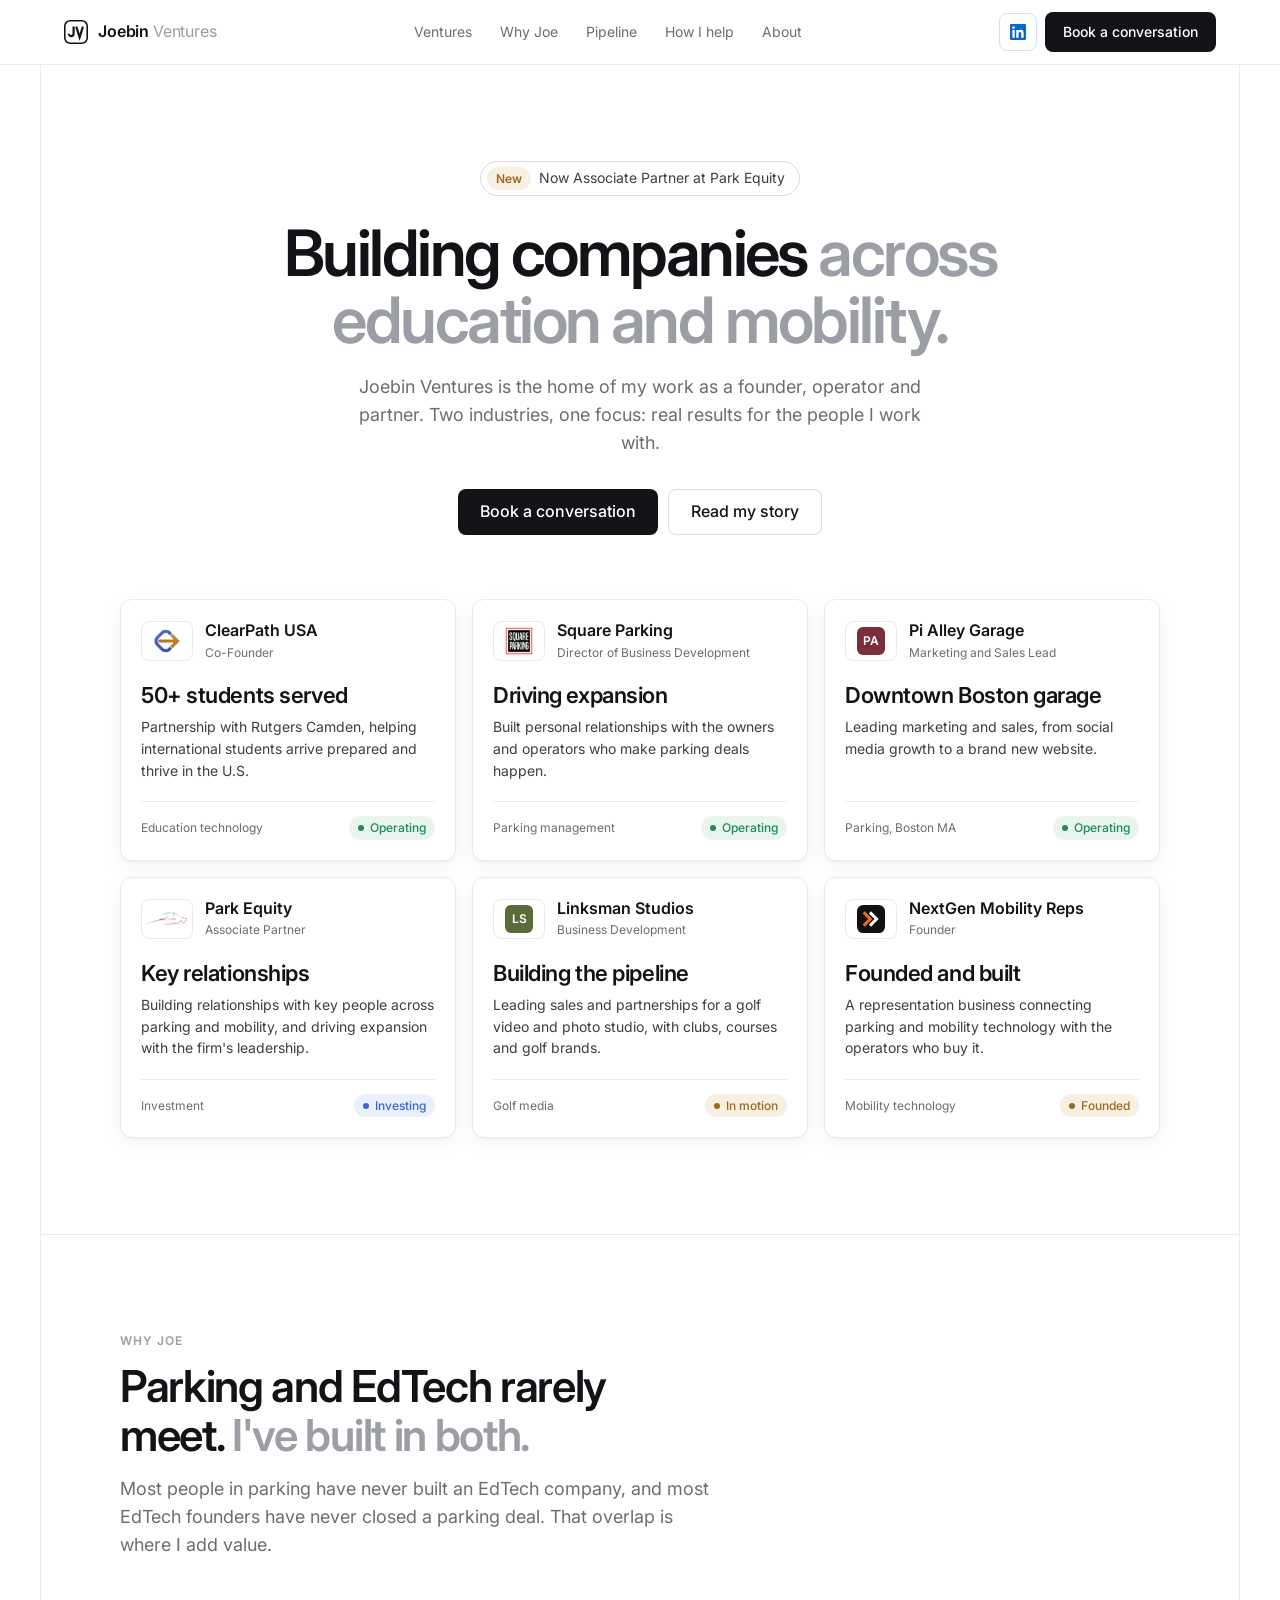
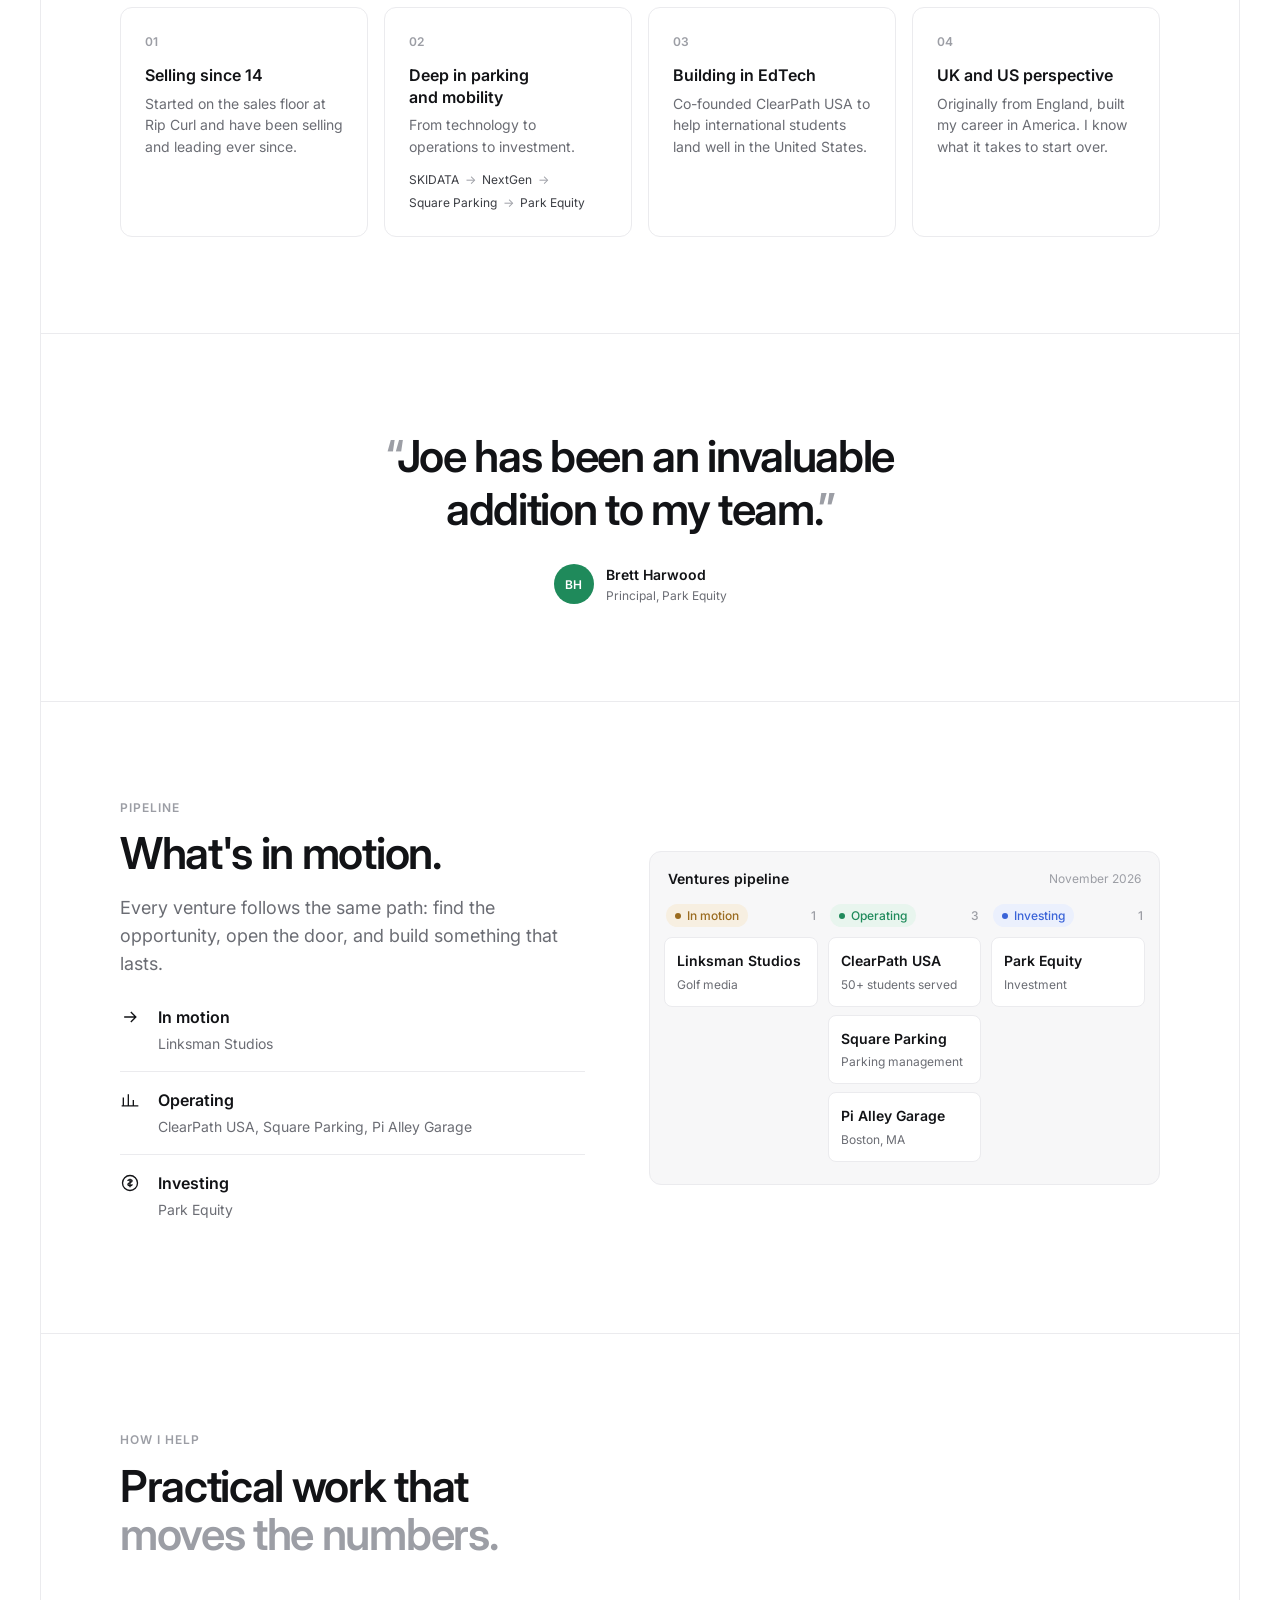
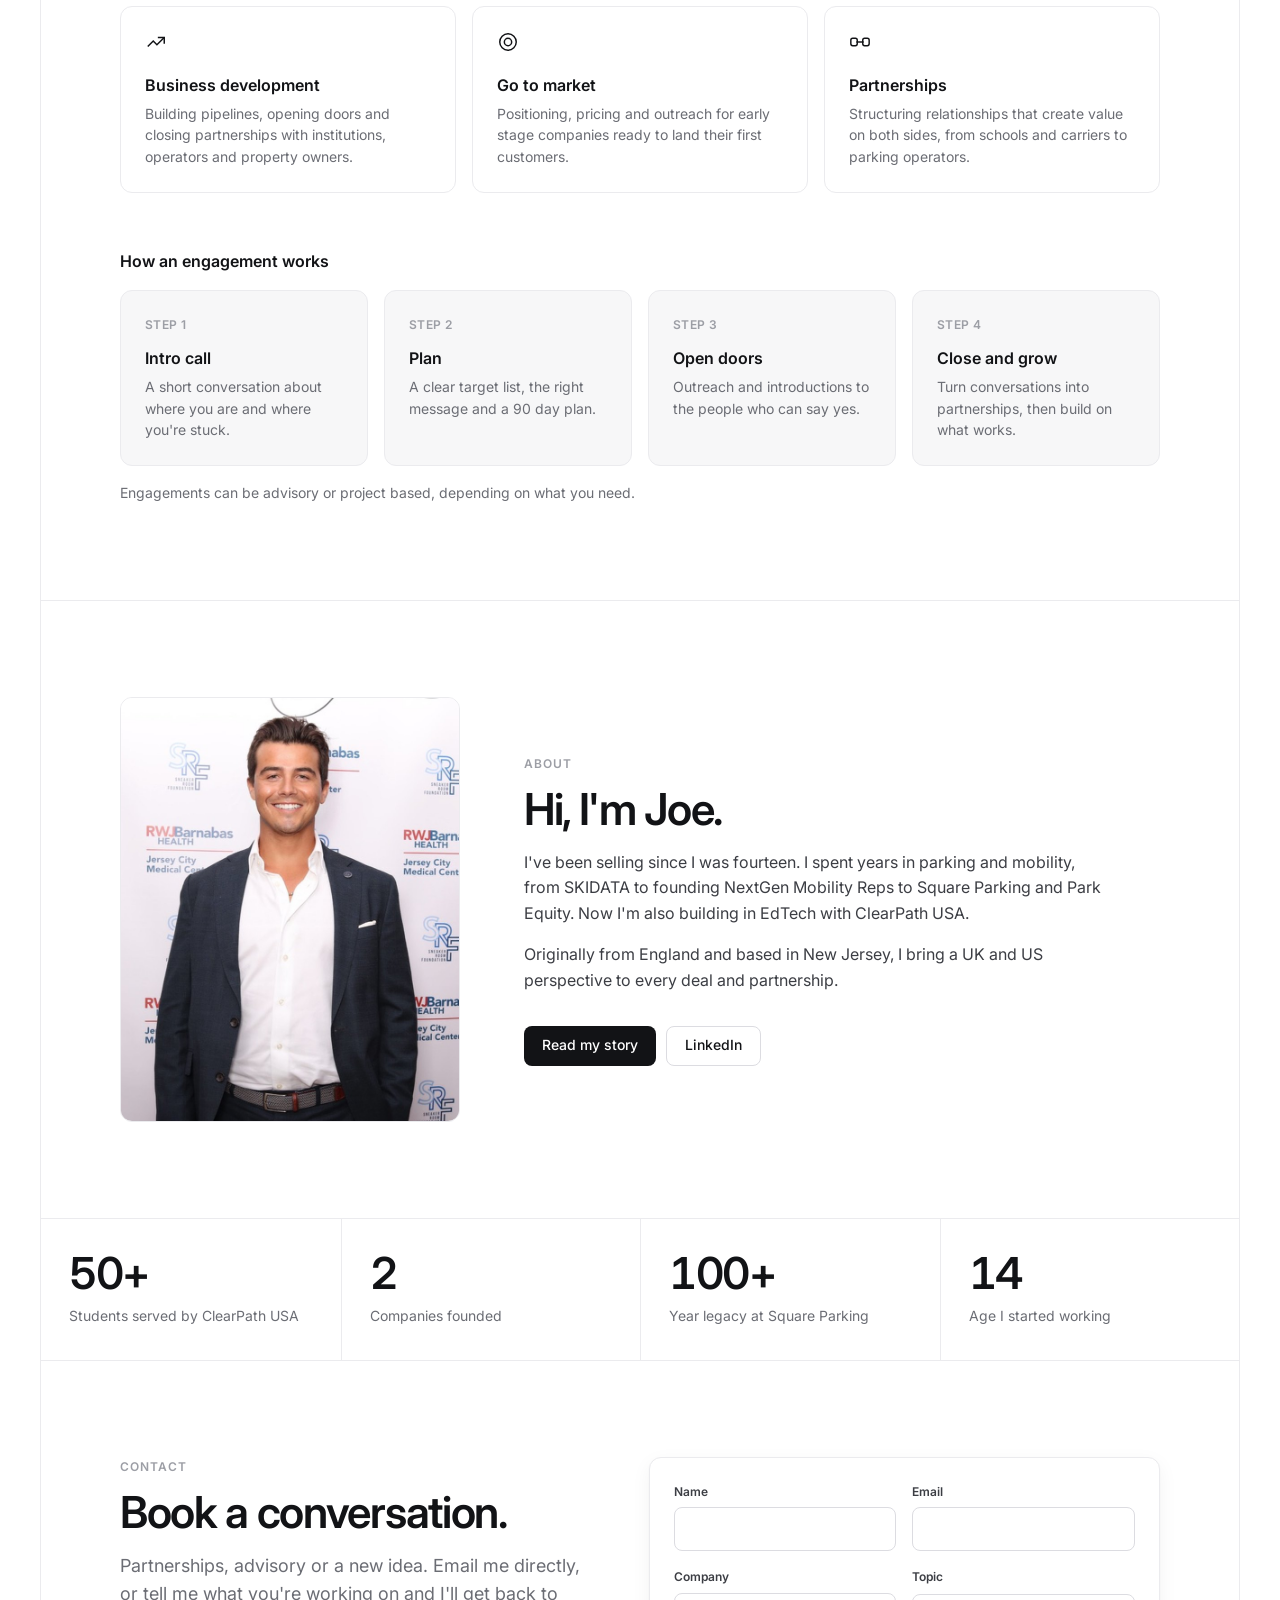
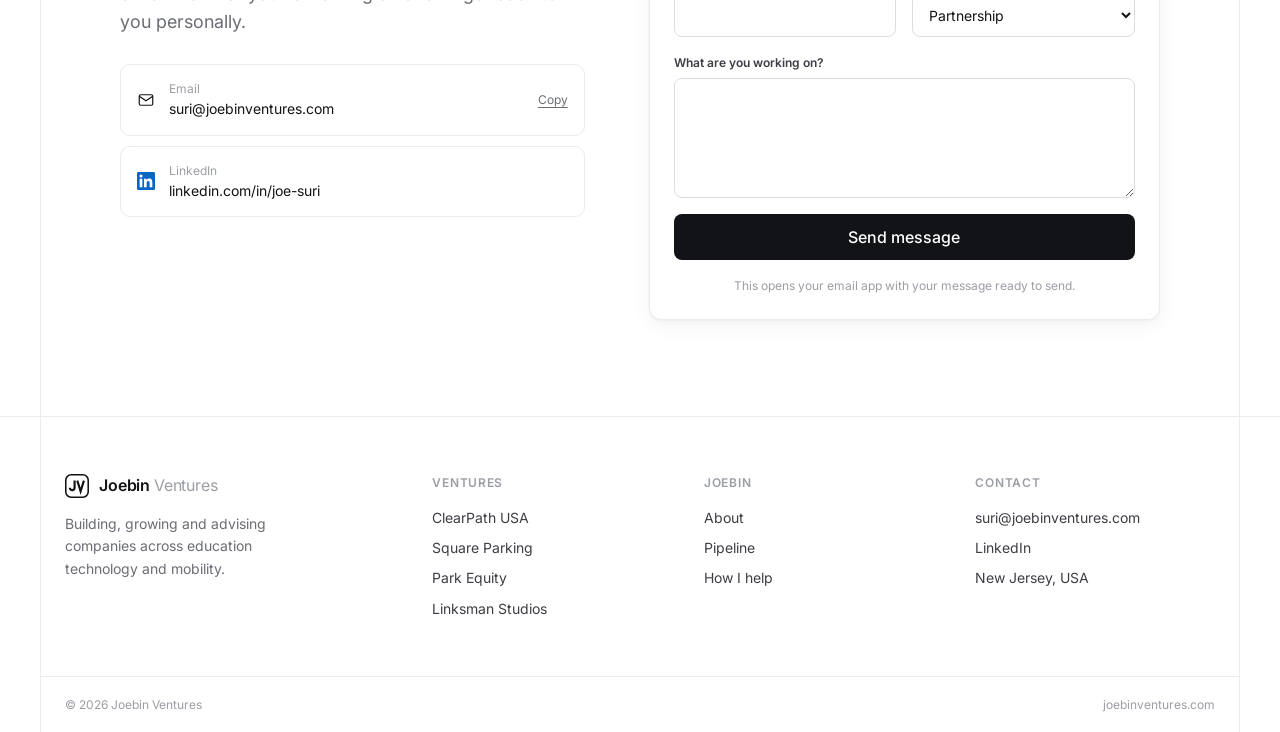
==== commit 0c277f1f: "Tighten spacing in Joebin Ventures wordmark Co-Authored-By: Claude Opus 5.5 <noreply@anthropic.com> " ====
--- a/index.html
+++ b/index.html
@@ -26,7 +26,7 @@
 
 <header>
   <div class="nav">
-    <a href="./" class="brand"><img src="jv-mark.svg" alt="">Joebin <em>Ventures</em></a>
+    <a href="./" class="brand"><img src="jv-mark.svg" alt=""><span>Joebin <em>Ventures</em></span></a>
     <ul class="links">
       <li><a href="#ventures">Ventures</a></li>
       <li><a href="#why">Why Joe</a></li>
@@ -223,7 +223,7 @@
 
 <footer>
   <div class="foot">
-    <div><a href="./" class="brand"><img src="jv-mark.svg" alt="">Joebin <em>Ventures</em></a><p>Building, growing and advising companies across education technology and mobility.</p></div>
+    <div><a href="./" class="brand"><img src="jv-mark.svg" alt=""><span>Joebin <em>Ventures</em></span></a><p>Building, growing and advising companies across education technology and mobility.</p></div>
     <div><h5>Ventures</h5><ul><li><a href="https://clearpathusa.io" target="_blank" rel="noopener">ClearPath USA</a></li><li><a href="#ventures">Square Parking</a></li><li><a href="https://parkequityusa.com" target="_blank" rel="noopener">Park Equity</a></li><li><a href="#pipeline">Linksman Studios</a></li></ul></div>
     <div><h5>Joebin</h5><ul><li><a href="about.html">About</a></li><li><a href="#pipeline">Pipeline</a></li><li><a href="#work">How I help</a></li></ul></div>
     <div><h5>Contact</h5><ul><li><a href="mailto:suri@joebinventures.com">suri@joebinventures.com</a></li><li><a href="https://www.linkedin.com/in/joe-suri/" target="_blank" rel="noopener">LinkedIn</a></li><li>New Jersey, USA</li></ul></div>
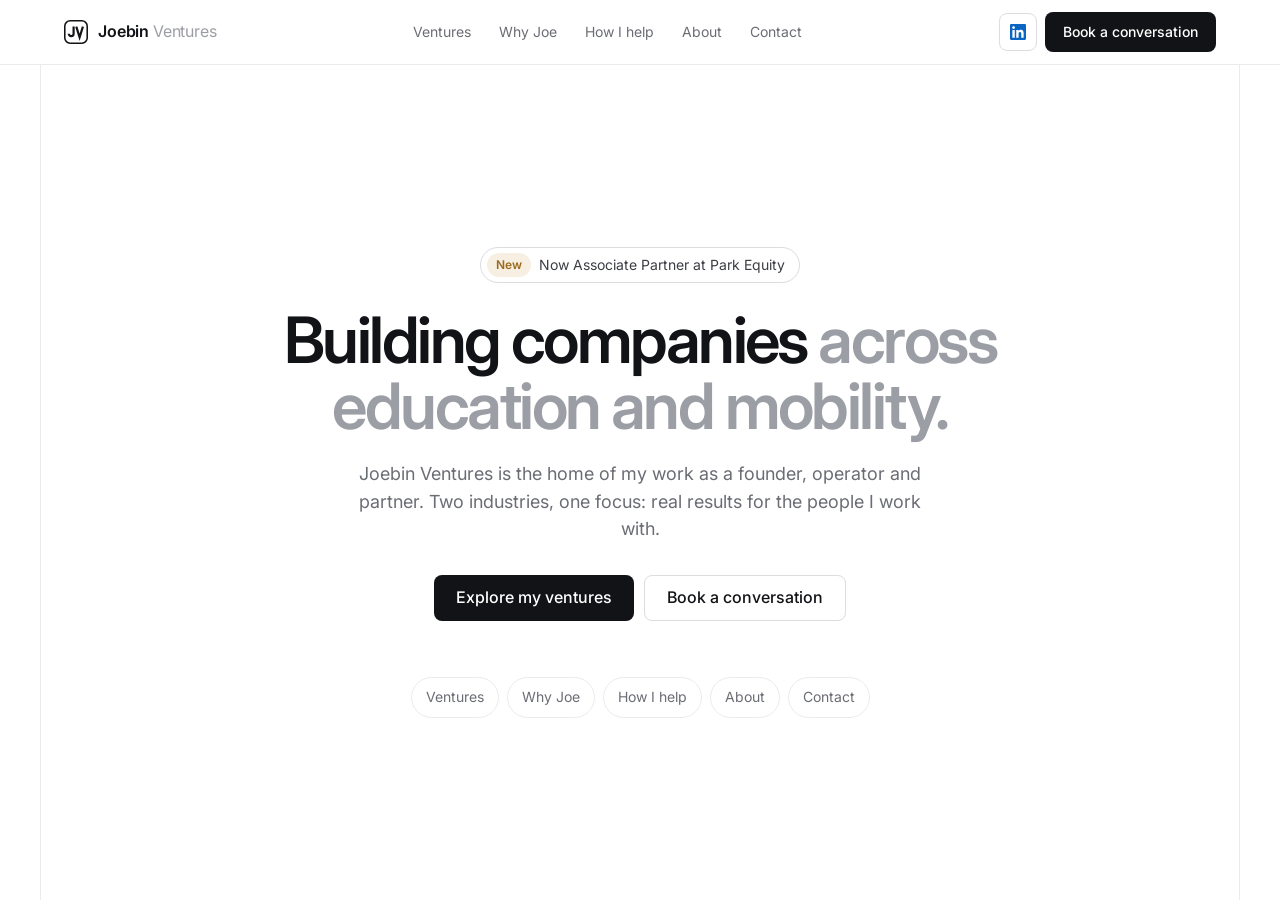
==== commit a4b0f0d1: "Cover page with tabbed sections: Ventures, Why Joe, How I help, About, Contact Co-Authored-By: Claud" ====
--- a/index.html
+++ b/index.html
@@ -26,13 +26,13 @@
 
 <header>
   <div class="nav">
-    <a href="./" class="brand"><img src="jv-mark.svg" alt=""><span>Joebin <em>Ventures</em></span></a>
+    <a href="#" class="brand" data-home><img src="jv-mark.svg" alt=""><span>Joebin <em>Ventures</em></span></a>
     <ul class="links">
-      <li><a href="#ventures">Ventures</a></li>
-      <li><a href="#why">Why Joe</a></li>
-      <li><a href="#pipeline">Pipeline</a></li>
-      <li><a href="#work">How I help</a></li>
-      <li><a href="about.html">About</a></li>
+      <li><a href="#ventures" data-tab="ventures">Ventures</a></li>
+      <li><a href="#why" data-tab="why">Why Joe</a></li>
+      <li><a href="#work" data-tab="work">How I help</a></li>
+      <li><a href="#about" data-tab="about">About</a></li>
+      <li><a href="#contact" data-tab="contact">Contact</a></li>
     </ul>
     <div class="navcta">
       <a href="https://www.linkedin.com/in/joe-suri/" class="icon-btn" target="_blank" rel="noopener" aria-label="Joe Suri on LinkedIn"><svg viewBox="0 0 24 24" fill="currentColor"><path d="M20.45 20.45h-3.56v-5.57c0-1.33-.02-3.04-1.85-3.04-1.85 0-2.14 1.45-2.14 2.94v5.67H9.34V9h3.42v1.56h.05c.48-.9 1.64-1.85 3.37-1.85 3.6 0 4.27 2.37 4.27 5.46v6.28zM5.34 7.43a2.06 2.06 0 1 1 0-4.13 2.06 2.06 0 0 1 0 4.13zM7.12 20.45H3.56V9h3.56v11.45zM22.22 0H1.77C.79 0 0 .77 0 1.73v20.54C0 23.23.79 24 1.77 24h20.45c.98 0 1.78-.77 1.78-1.73V1.73C24 .77 23.2 0 22.22 0z"/></svg></a>
@@ -40,20 +40,30 @@
     </div>
     <button class="menu-btn" id="menuBtn" aria-label="Open menu" aria-expanded="false"><svg viewBox="0 0 24 24" fill="none" stroke="currentColor" stroke-width="1.8"><path d="M4 7h16M4 12h16M4 17h16"/></svg></button>
   </div>
-  <nav class="mnav"><a href="#ventures">Ventures</a><a href="#why">Why Joe</a><a href="#pipeline">Pipeline</a><a href="#work">How I help</a><a href="about.html">About</a><a href="#contact">Contact</a><a href="https://www.linkedin.com/in/joe-suri/" target="_blank" rel="noopener">LinkedIn</a></nav>
+  <nav class="mnav"><a href="#ventures" data-tab="ventures">Ventures</a><a href="#why" data-tab="why">Why Joe</a><a href="#work" data-tab="work">How I help</a><a href="#about" data-tab="about">About</a><a href="#contact" data-tab="contact">Contact</a><a href="https://www.linkedin.com/in/joe-suri/" target="_blank" rel="noopener">LinkedIn</a></nav>
 </header>
 
 <main class="frame">
-
-  <section class="pad hero" id="ventures">
+<div class="view" data-view="home">
+  <section class="pad cover">
     <a href="https://parkequityusa.com" target="_blank" rel="noopener" class="announce"><b>New</b>Now Associate Partner at Park Equity</a>
     <h1>Building companies <span>across education and mobility.</span></h1>
     <p>Joebin Ventures is the home of my work as a founder, operator and partner. Two industries, one focus: real results for the people I work with.</p>
     <div class="cta">
-      <a href="mailto:suri@joebinventures.com?subject=Booking%20a%20conversation" class="btn btn-dark btn-lg">Book a conversation</a>
-      <a href="about.html" class="btn btn-light btn-lg">Read my story</a>
-    </div>
-
+      <a href="#ventures" class="btn btn-dark btn-lg">Explore my ventures</a>
+      <a href="#contact" class="btn btn-light btn-lg">Book a conversation</a>
+    </div>
+    <nav class="cover-tabs" aria-label="Sections">
+      <a href="#ventures">Ventures</a><a href="#why">Why Joe</a><a href="#work">How I help</a><a href="#about">About</a><a href="#contact">Contact</a>
+    </nav>
+  </section>
+</div>
+<div class="view" data-view="ventures" hidden>
+  <section class="pad">
+    <div class="inner">
+      <span class="eyebrow">Ventures</span>
+      <h1 class="h2">Companies I build, <span>grow and invest in.</span></h1>
+    </div>
     <div class="records inner">
       <a class="rec" href="https://clearpathusa.io" target="_blank" rel="noopener">
         <div class="rec-h"><span class="logo-box"><img src="logos/clearpath.png" alt="ClearPath USA logo"></span><div class="rec-t"><strong>ClearPath USA</strong><small>Co-Founder</small></div></div>
@@ -93,29 +103,7 @@
       </div>
     </div>
   </section>
-
-  <section class="band pad" id="why">
-    <div class="inner">
-      <span class="eyebrow">Why Joe</span>
-      <h2 class="h2">Parking and EdTech rarely meet. <span>I've built in both.</span></h2>
-      <p class="sub">Most people in parking have never built an EdTech company, and most EdTech founders have never closed a parking deal. That overlap is where I add value.</p>
-      <div class="grid4">
-        <div class="cell"><span class="k">01</span><h3>Selling since 14</h3><p>Started on the sales floor at Rip Curl and have been selling and leading ever since.</p></div>
-        <div class="cell"><span class="k">02</span><h3>Deep in parking and mobility</h3><p>From technology to operations to investment.</p><div class="path">SKIDATA <i>&rarr;</i> NextGen <i>&rarr;</i> Square Parking <i>&rarr;</i> Park Equity</div></div>
-        <div class="cell"><span class="k">03</span><h3>Building in EdTech</h3><p>Co-founded ClearPath USA to help international students land well in the United States.</p></div>
-        <div class="cell"><span class="k">04</span><h3>UK and US perspective</h3><p>Originally from England, built my career in America. I know what it takes to start over.</p></div>
-      </div>
-    </div>
-  </section>
-
-  <section class="band pad" id="testimonial">
-    <div class="inner quote">
-      <blockquote>Joe has been an invaluable addition to my team.</blockquote>
-      <div class="who"><span class="av">BH</span><div><strong>Brett Harwood</strong><small>Principal, Park Equity</small></div></div>
-    </div>
-  </section>
-
-  <section class="band pad" id="pipeline">
+  <section class="band pad">
     <div class="inner feat">
       <div>
         <span class="eyebrow">Pipeline</span>
@@ -148,8 +136,30 @@
       </div>
     </div>
   </section>
-
-  <section class="band pad" id="work">
+</div>
+<div class="view" data-view="why" hidden>
+  <section class="pad">
+    <div class="inner">
+      <span class="eyebrow">Why Joe</span>
+      <h2 class="h2">Parking and EdTech rarely meet. <span>I've built in both.</span></h2>
+      <p class="sub">Most people in parking have never built an EdTech company, and most EdTech founders have never closed a parking deal. That overlap is where I add value.</p>
+      <div class="grid4">
+        <div class="cell"><span class="k">01</span><h3>Selling since 14</h3><p>Started on the sales floor at Rip Curl and have been selling and leading ever since.</p></div>
+        <div class="cell"><span class="k">02</span><h3>Deep in parking and mobility</h3><p>From technology to operations to investment.</p><div class="path">SKIDATA <i>&rarr;</i> NextGen <i>&rarr;</i> Square Parking <i>&rarr;</i> Park Equity</div></div>
+        <div class="cell"><span class="k">03</span><h3>Building in EdTech</h3><p>Co-founded ClearPath USA to help international students land well in the United States.</p></div>
+        <div class="cell"><span class="k">04</span><h3>UK and US perspective</h3><p>Originally from England, built my career in America. I know what it takes to start over.</p></div>
+      </div>
+    </div>
+  </section>
+  <section class="band pad">
+    <div class="inner quote">
+      <blockquote>Joe has been an invaluable addition to my team.</blockquote>
+      <div class="who"><span class="av">BH</span><div><strong>Brett Harwood</strong><small>Principal, Park Equity</small></div></div>
+    </div>
+  </section>
+</div>
+<div class="view" data-view="work" hidden>
+  <section class="pad">
     <div class="inner">
       <span class="eyebrow">How I help</span>
       <h2 class="h2">Practical work that <span>moves the numbers.</span></h2>
@@ -168,20 +178,62 @@
       <p class="note">Engagements can be advisory or project based, depending on what you need.</p>
     </div>
   </section>
-
-  <section class="band pad">
+</div>
+<div class="view" data-view="about" hidden>
+  <section class="pad">
     <div class="inner profile">
       <div class="photo"><img src="joe-suri.jpg" alt="Joe Suri"></div>
       <div>
         <span class="eyebrow">About</span>
-        <h2 class="h2">Hi, I'm Joe.</h2>
-        <p>I've been selling since I was fourteen. I spent years in parking and mobility, from SKIDATA to founding NextGen Mobility Reps to Square Parking and Park Equity. Now I'm also building in EdTech with ClearPath USA.</p>
-        <p>Originally from England and based in New Jersey, I bring a UK and US perspective to every deal and partnership.</p>
-        <div class="cta"><a href="about.html" class="btn btn-dark">Read my story</a><a href="https://www.linkedin.com/in/joe-suri/" target="_blank" rel="noopener" class="btn btn-light">LinkedIn</a></div>
-      </div>
-    </div>
-  </section>
-
+        <h1 class="h2">Joe Suri</h1>
+        <p>Founder, operator and dealmaker. I've been selling since I was fourteen, and I've spent most of my career inside parking and mobility: SKIDATA, then founding NextGen Mobility Reps, and today Square Parking and Park Equity.</p>
+        <p>Now I'm also building in EdTech. I co-founded ClearPath USA, which has served more than 50 international students and partners with Rutgers Camden.</p>
+        <p>Originally from England and based in New Jersey, I know what it takes to start over somewhere new. That UK and US perspective shapes how I build, sell and partner.</p>
+        <div class="chips">
+          <span>Co-Founder, ClearPath USA</span><span>Associate Partner, Park Equity</span><span>Business Development, Square Parking</span><span>Marketing &amp; Sales, Pi Alley Garage</span>
+        </div>
+        <div class="cta"><a href="mailto:suri@joebinventures.com" class="btn btn-dark">Email Joe</a><a href="https://www.linkedin.com/in/joe-suri/" class="btn btn-light" target="_blank" rel="noopener"><svg viewBox="0 0 24 24" fill="#0a66c2"><path d="M20.45 20.45h-3.56v-5.57c0-1.33-.02-3.04-1.85-3.04-1.85 0-2.14 1.45-2.14 2.94v5.67H9.34V9h3.42v1.56h.05c.48-.9 1.64-1.85 3.37-1.85 3.6 0 4.27 2.37 4.27 5.46v6.28zM5.34 7.43a2.06 2.06 0 1 1 0-4.13 2.06 2.06 0 0 1 0 4.13zM7.12 20.45H3.56V9h3.56v11.45zM22.22 0H1.77C.79 0 0 .77 0 1.73v20.54C0 23.23.79 24 1.77 24h20.45c.98 0 1.78-.77 1.78-1.73V1.73C24 .77 23.2 0 22.22 0z"/></svg>LinkedIn</a></div>
+      </div>
+    </div>
+  </section>
+  <section class="band pad">
+    <div class="inner">
+      <span class="eyebrow">Recognition</span>
+      <h2 class="h2">Leadership, <span>early and often.</span></h2>
+      <div class="grid3">
+        <div class="cell award">
+          <span class="ic"><svg viewBox="0 0 24 24" fill="none" stroke="currentColor" stroke-width="1.7"><circle cx="12" cy="9" r="6"/><path d="M8.5 13.8 7 22l5-3 5 3-1.5-8.2"/></svg></span>
+          <h3>City Recognition Award</h3><small>City of Lake Forest</small>
+          <p>Honored by the city for my work as Student Council Liaison, connecting students with local leadership.</p>
+        </div>
+        <div class="cell award">
+          <span class="ic"><svg viewBox="0 0 24 24" fill="none" stroke="currentColor" stroke-width="1.7"><path d="M12 2 4 5v6c0 5 3.4 9.4 8 11 4.6-1.6 8-6 8-11V5l-8-3z"/><path d="m8.5 12 2.5 2.5 4.5-5"/></svg></span>
+          <h3>Grand Council Citation</h3><small>Sigma Chi Fraternity</small>
+          <p>Awarded by Sigma Chi's Grand Council in recognition of outstanding service.</p>
+        </div>
+        <div class="cell award">
+          <span class="ic"><svg viewBox="0 0 24 24" fill="none" stroke="currentColor" stroke-width="1.7"><path d="m2 9 10-5 10 5-10 5-10-5z"/><path d="M6 11v5c0 1.7 2.7 3 6 3s6-1.3 6-3v-5"/></svg></span>
+          <h3>Dean's List</h3><small>Boise State University</small>
+          <p>Double major in Business Entrepreneurship and Business Administration.</p>
+        </div>
+      </div>
+    </div>
+  </section>
+  <section class="band pad">
+    <div class="inner">
+      <span class="eyebrow">Journey</span>
+      <h2 class="h2">From the sales floor <span>to building companies.</span></h2>
+      <div class="table">
+        <div class="tr th"><span>When</span><span>Where</span><span>What</span></div>
+        <div class="tr"><span class="when">Age 14</span><strong>Rip Curl</strong><p>Started in clothing sales and learned the fundamentals: read people, solve their problem, close.</p></div>
+        <div class="tr"><span class="when">High school</span><strong>Student Council Liaison</strong><p>Represented the student body and was recognized by the City of Lake Forest.</p></div>
+        <div class="tr"><span class="when">University</span><strong>Boise State &amp; Sigma Chi</strong><p>Dean's List with a double major, and a Grand Council Citation for service.</p></div>
+        <div class="tr"><span class="when">Industry</span><strong>SKIDATA</strong><p>Built a foundation in parking and access technology with a global industry leader.</p></div>
+        <div class="tr"><span class="when">Founder</span><strong>NextGen Mobility Reps</strong><p>Founded a representation business connecting mobility technology with operators.</p></div>
+        <div class="tr"><span class="when">Today</span><strong>Joebin Ventures</strong><p>Co-Founder of ClearPath USA (50+ students served, Rutgers Camden partnership), Associate Partner at Park Equity, Director of Business Development at Square Parking, marketing and sales for Pi Alley Garage in Boston, and business development for Linksman Studios.</p></div>
+      </div>
+    </div>
+  </section>
   <section class="band">
     <div class="stats">
       <div class="stat"><b>50+</b><span>Students served by ClearPath USA</span></div>
@@ -190,8 +242,17 @@
       <div class="stat"><b>14</b><span>Age I started working</span></div>
     </div>
   </section>
-
-  <section class="band pad" id="contact">
+  <section class="band pad">
+    <div class="inner">
+      <span class="eyebrow">Beyond business</span>
+      <h2 class="h2">Always pushing.</h2>
+      <p class="sub">I believe in pushing myself physically and mentally. Running marathons and staying disciplined keep me sharp, and that same mindset shows up in everything I build.</p>
+      <div class="chips"><span>Marathon runner</span><span>Golf</span><span>Tennis</span><span>Arsenal supporter</span></div>
+    </div>
+  </section>
+</div>
+<div class="view" data-view="contact" hidden>
+  <section class="pad">
     <div class="inner contact-grid">
       <div>
         <span class="eyebrow">Contact</span>
@@ -218,14 +279,14 @@
       </form>
     </div>
   </section>
-
+</div>
 </main>
 
 <footer>
   <div class="foot">
     <div><a href="./" class="brand"><img src="jv-mark.svg" alt=""><span>Joebin <em>Ventures</em></span></a><p>Building, growing and advising companies across education technology and mobility.</p></div>
-    <div><h5>Ventures</h5><ul><li><a href="https://clearpathusa.io" target="_blank" rel="noopener">ClearPath USA</a></li><li><a href="#ventures">Square Parking</a></li><li><a href="https://parkequityusa.com" target="_blank" rel="noopener">Park Equity</a></li><li><a href="#pipeline">Linksman Studios</a></li></ul></div>
-    <div><h5>Joebin</h5><ul><li><a href="about.html">About</a></li><li><a href="#pipeline">Pipeline</a></li><li><a href="#work">How I help</a></li></ul></div>
+    <div><h5>Ventures</h5><ul><li><a href="https://clearpathusa.io" target="_blank" rel="noopener">ClearPath USA</a></li><li><a href="#ventures">Square Parking</a></li><li><a href="https://parkequityusa.com" target="_blank" rel="noopener">Park Equity</a></li><li><a href="#ventures">Linksman Studios</a></li></ul></div>
+    <div><h5>Joebin</h5><ul><li><a href="#about">About</a></li><li><a href="#ventures">Ventures</a></li><li><a href="#why">Why Joe</a></li><li><a href="#work">How I help</a></li><li><a href="#contact">Contact</a></li></ul></div>
     <div><h5>Contact</h5><ul><li><a href="mailto:suri@joebinventures.com">suri@joebinventures.com</a></li><li><a href="https://www.linkedin.com/in/joe-suri/" target="_blank" rel="noopener">LinkedIn</a></li><li>New Jersey, USA</li></ul></div>
   </div>
   <div class="legal"><span>&copy; <span id="yr">2026</span> Joebin Ventures</span><span>joebinventures.com</span></div>
@@ -233,6 +294,17 @@
 
 <script>
 document.getElementById('yr').textContent=new Date().getFullYear();
+var views=document.querySelectorAll('.view'),tabsEls=document.querySelectorAll('[data-tab]');
+var names=[].map.call(views,function(v){return v.getAttribute('data-view')});
+function route(){var k=(location.hash||'').replace('#','');if(names.indexOf(k)<0)k='home';
+ views.forEach(function(v){v.hidden=v.getAttribute('data-view')!==k});
+ tabsEls.forEach(function(a){var on=a.getAttribute('data-tab')===k;a.classList.toggle('on',on);if(on)a.setAttribute('aria-current','page');else a.removeAttribute('aria-current')});
+ document.body.classList.toggle('is-home',k==='home');
+ document.title=k==='home'?'Joebin Ventures':({ventures:'Ventures',why:'Why Joe',work:'How I help',about:'About Joe Suri',contact:'Contact'}[k]+' | Joebin Ventures');
+ window.scrollTo(0,0);}
+window.addEventListener('hashchange',route);route();
+document.querySelector('[data-home]').addEventListener('click',function(e){e.preventDefault();history.pushState('',document.title,location.pathname);route();});
+
 var h=document.querySelector('header'),mb=document.getElementById('menuBtn');
 mb.addEventListener('click',function(){var o=h.classList.toggle('open');mb.setAttribute('aria-expanded',o)});
 document.querySelectorAll('.mnav a').forEach(function(a){a.addEventListener('click',function(){h.classList.remove('open')})});
--- a/styles.css
+++ b/styles.css
@@ -230,3 +230,18 @@
 }
 @media (prefers-reduced-motion:reduce){*{transition:none!important}}
 .grid4.tight{margin-top:16px}
+
+/* Cover and tabbed views */
+.view[hidden]{display:none}
+.cover{min-height:calc(100vh - 65px);min-height:calc(100svh - 65px);display:flex;flex-direction:column;align-items:center;justify-content:center;text-align:center}
+.cover h1{font-size:var(--t-2xl);font-weight:600;letter-spacing:-.04em;line-height:1.04;margin-top:24px;max-width:880px}
+.cover h1 span{color:var(--faint)}
+.cover > p{font-size:var(--t-md);color:var(--muted);max-width:580px;margin-top:20px;line-height:1.55}
+.cover .cta{justify-content:center}
+.cover-tabs{display:flex;flex-wrap:wrap;justify-content:center;gap:8px;margin-top:56px}
+.cover-tabs a{font-size:var(--t-sm);color:var(--muted);padding:8px 14px;border:1px solid var(--line);border-radius:999px;background:#fff;transition:border-color .15s,color .15s}
+.cover-tabs a:hover{color:var(--text);border-color:var(--line2)}
+.links a.on{color:var(--text);font-weight:500}
+.mnav a.on{font-weight:600}
+body.is-home footer{display:none}
+.view .records{margin-top:40px}
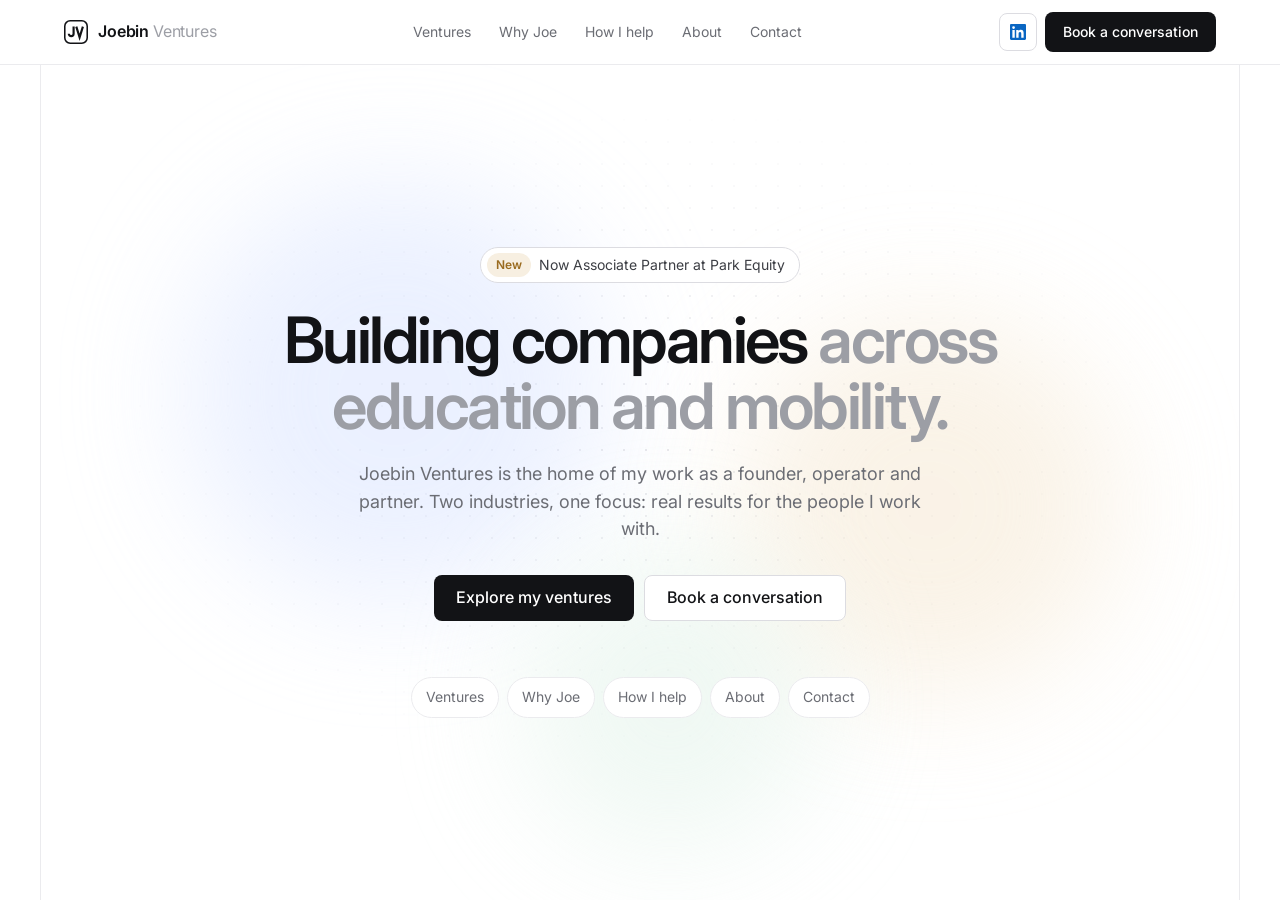
==== commit fe6b98d2: "Cover entrance animation, drifting background glow, tab fade in Co-Authored-By: Claude Opus 5.5 <nor" ====
--- a/index.html
+++ b/index.html
@@ -46,15 +46,16 @@
 <main class="frame">
 <div class="view" data-view="home">
   <section class="pad cover">
-    <a href="https://parkequityusa.com" target="_blank" rel="noopener" class="announce"><b>New</b>Now Associate Partner at Park Equity</a>
-    <h1>Building companies <span>across education and mobility.</span></h1>
-    <p>Joebin Ventures is the home of my work as a founder, operator and partner. Two industries, one focus: real results for the people I work with.</p>
-    <div class="cta">
+    <div class="glow" aria-hidden="true"><i></i><i></i><i></i></div>
+    <a href="https://parkequityusa.com" target="_blank" rel="noopener" class="announce pop" style="--d:0"><b>New</b>Now Associate Partner at Park Equity</a>
+    <h1 aria-label="Building companies across education and mobility."><span class="w" style="--i:0">Building</span> <span class="w" style="--i:1">companies</span> <span class="faint"><span class="w" style="--i:2">across</span> <span class="w" style="--i:3">education</span> <span class="w" style="--i:4">and</span> <span class="w" style="--i:5">mobility.</span></span></h1>
+    <p class="pop" style="--d:7">Joebin Ventures is the home of my work as a founder, operator and partner. Two industries, one focus: real results for the people I work with.</p>
+    <div class="cta pop" style="--d:9">
       <a href="#ventures" class="btn btn-dark btn-lg">Explore my ventures</a>
       <a href="#contact" class="btn btn-light btn-lg">Book a conversation</a>
     </div>
     <nav class="cover-tabs" aria-label="Sections">
-      <a href="#ventures">Ventures</a><a href="#why">Why Joe</a><a href="#work">How I help</a><a href="#about">About</a><a href="#contact">Contact</a>
+      <a href="#ventures" class="pop" style="--d:11">Ventures</a><a href="#why" class="pop" style="--d:12">Why Joe</a><a href="#work" class="pop" style="--d:13">How I help</a><a href="#about" class="pop" style="--d:14">About</a><a href="#contact" class="pop" style="--d:15">Contact</a>
     </nav>
   </section>
 </div>
--- a/styles.css
+++ b/styles.css
@@ -235,7 +235,8 @@
 .view[hidden]{display:none}
 .cover{min-height:calc(100vh - 65px);min-height:calc(100svh - 65px);display:flex;flex-direction:column;align-items:center;justify-content:center;text-align:center}
 .cover h1{font-size:var(--t-2xl);font-weight:600;letter-spacing:-.04em;line-height:1.04;margin-top:24px;max-width:880px}
-.cover h1 span{color:var(--faint)}
+.cover h1 > .w{color:var(--text)}
+.cover h1 .faint,.cover h1 .faint .w{color:var(--faint)}
 .cover > p{font-size:var(--t-md);color:var(--muted);max-width:580px;margin-top:20px;line-height:1.55}
 .cover .cta{justify-content:center}
 .cover-tabs{display:flex;flex-wrap:wrap;justify-content:center;gap:8px;margin-top:56px}
@@ -245,3 +246,36 @@
 .mnav a.on{font-weight:600}
 body.is-home footer{display:none}
 .view .records{margin-top:40px}
+
+/* Cover entrance animation */
+.cover{position:relative;overflow:hidden;isolation:isolate}
+.cover > *:not(.glow){position:relative;z-index:1}
+.cover h1 .faint{color:var(--faint)}
+.cover h1 .w{display:inline-block;animation:rise .9s cubic-bezier(.2,.7,.2,1) both;animation-delay:calc(.25s + var(--i) * .08s)}
+.pop{animation:rise .8s cubic-bezier(.2,.7,.2,1) both;animation-delay:calc(.15s + var(--d) * .07s)}
+@keyframes rise{from{opacity:0;transform:translateY(.45em);filter:blur(6px)}to{opacity:1;transform:none;filter:blur(0)}}
+
+/* Soft drifting glow and dot grid behind the cover */
+.glow{position:absolute;inset:0;z-index:0;pointer-events:none;animation:fadein 1.6s ease both}
+.glow::before{content:"";position:absolute;inset:0;background-image:radial-gradient(var(--line2) 1px,transparent 1px);background-size:22px 22px;-webkit-mask-image:radial-gradient(ellipse 60% 55% at 50% 45%,#000 0%,transparent 75%);mask-image:radial-gradient(ellipse 60% 55% at 50% 45%,#000 0%,transparent 75%);opacity:.7}
+.glow i{position:absolute;border-radius:50%;filter:blur(60px);opacity:.55}
+.glow i:nth-child(1){width:420px;height:420px;left:12%;top:14%;background:#dbe5ff;animation:drift1 16s ease-in-out infinite alternate}
+.glow i:nth-child(2){width:380px;height:380px;right:10%;top:30%;background:#f6e9d4;animation:drift2 18s ease-in-out infinite alternate}
+.glow i:nth-child(3){width:300px;height:300px;left:40%;bottom:6%;background:#e3f3ea;animation:drift3 20s ease-in-out infinite alternate}
+@keyframes drift1{to{transform:translate(80px,40px) scale(1.1)}}
+@keyframes drift2{to{transform:translate(-70px,-50px) scale(1.15)}}
+@keyframes drift3{to{transform:translate(40px,-60px) scale(.9)}}
+@keyframes fadein{from{opacity:0}to{opacity:1}}
+
+/* Buttons and tabs lift slightly on hover */
+.cover .btn{transition:transform .2s,box-shadow .2s,background .15s,border-color .15s}
+.cover .btn:hover{transform:translateY(-2px);box-shadow:0 8px 20px rgba(16,17,20,.12)}
+.cover-tabs a{transition:transform .2s,border-color .15s,color .15s}
+.cover-tabs a:hover{transform:translateY(-2px)}
+
+/* Each tab fades in when opened */
+.view:not([hidden]):not([data-view="home"]){animation:viewin .45s ease both}
+@keyframes viewin{from{opacity:0;transform:translateY(10px)}to{opacity:1;transform:none}}
+
+@media (max-width:640px){.glow i{filter:blur(44px)}.glow i:nth-child(1){width:260px;height:260px}.glow i:nth-child(2){width:240px;height:240px}.glow i:nth-child(3){width:220px;height:220px}}
+@media (prefers-reduced-motion:reduce){.cover h1 .w,.pop,.glow,.glow i,.view{animation:none!important}}
